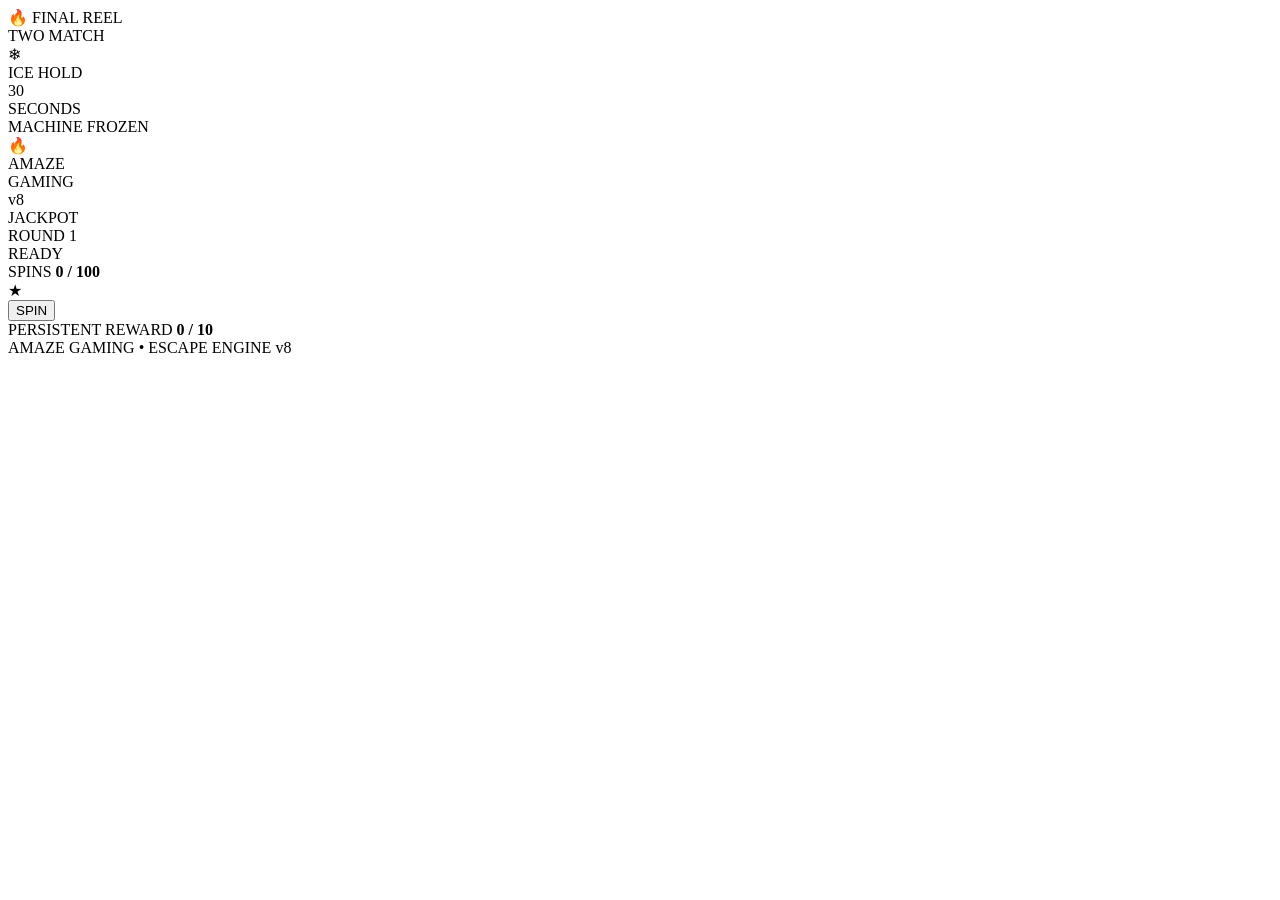
==== index.html @ b722d8b9 "Update index.html" ====
<!DOCTYPE html>
<html lang="bg">

<head>
    <meta charset="UTF-8">

    <meta
        name="viewport"
        content="width=device-width, initial-scale=1.0, viewport-fit=cover"
    >

    <meta
        name="theme-color"
        content="#050505"
    >

    <meta
        name="description"
        content="AMAZE GAMING — Escape Engine v8"
    >

    <title>
        AMAZE GAMING — Escape Engine v8
    </title>

    <!-- =====================================================
         AMAZE GAMING v8
         CSS
    ====================================================== -->

    <link
        rel="stylesheet"
        href="amaze-style-v8.css"
    >
</head>

<body>

    <!-- =====================================================
         CASINO BACKGROUND
    ====================================================== -->

    <div
        id="casinoBackground"
        class="casino-background"
        aria-hidden="true"
    ></div>

    <div
        id="snowContainer"
        class="snow-container"
        aria-hidden="true"
    ></div>

    <!-- =====================================================
         ANTICIPATION OVERLAY
    ====================================================== -->

    <div
        id="anticipationOverlay"
        class="anticipation-overlay"
        aria-hidden="true"
    >

        <div class="anticipation-title">
            🔥 FINAL REEL
        </div>

        <div class="anticipation-subtitle">
            TWO MATCH
        </div>

        <div
            id="anticipationParticles"
            class="anticipation-particles"
        ></div>

    </div>

    <!-- =====================================================
         HOLD OVERLAY
    ====================================================== -->

    <div
        id="holdOverlay"
        class="hold-overlay"
        aria-hidden="true"
    >

        <div class="hold-card">

            <div class="hold-icon">
                ❄
            </div>

            <div class="hold-title">
                ICE HOLD
            </div>

            <div
                id="holdCountdown"
                class="hold-countdown"
            >
                30
            </div>

            <div class="hold-seconds">
                SECONDS
            </div>

            <div
                id="holdProgress"
                class="hold-progress"
                role="progressbar"
                aria-valuemin="0"
                aria-valuemax="30"
                aria-valuenow="30"
            >

                <div
                    id="holdProgressFill"
                    class="hold-progress-fill"
                ></div>

            </div>

            <div
                id="holdStatus"
                class="hold-status"
            >
                MACHINE FROZEN
            </div>

        </div>

    </div>

    <!-- =====================================================
         MAIN GAME
    ====================================================== -->

    <main class="game-page">

        <section
            id="machine"
            class="slot-machine"
        >

            <!-- =================================================
                 HEADER
            ================================================== -->

            <header class="machine-header">

                <div class="brand-fire">
                    🔥
                </div>

                <div class="brand">

                    <div class="brand-name">
                        AMAZE
                    </div>

                    <div class="brand-subtitle">
                        GAMING
                    </div>

                    <div class="brand-version">
                        v8
                    </div>

                </div>

                <div
                    id="jackpotLamp"
                    class="jackpot-lamp"
                    aria-label="Jackpot lamp"
                >
                    JACKPOT
                </div>

            </header>

            <!-- =================================================
                 ROUND / PROGRESS
            ================================================== -->

            <div class="status-panel">

                <div
                    id="roundStatus"
                    class="round-status"
                >
                    ROUND 1
                </div>

                <div
                    id="message"
                    class="game-message"
                    aria-live="polite"
                >
                    READY
                </div>

                <div class="spin-counter">

                    <span>
                        SPINS
                    </span>

                    <strong id="counterValue">
                        0 / 100
                    </strong>

                </div>

                <div
                    id="spinProgress"
                    class="spin-progress"
                    role="progressbar"
                    aria-valuemin="0"
                    aria-valuemax="100"
                    aria-valuenow="0"
                >

                    <div
                        id="spinProgressFill"
                        class="spin-progress-fill"
                    ></div>

                </div>

            </div>

            <!-- =================================================
                 REEL WINDOW
            ================================================== -->

            <div class="reel-stage">

                <div class="reel-frame">

                    <!-- LEFT REEL -->

                    <div
                        id="reelWindow1"
                        class="reel-window"
                    >

                        <div
                            id="slot1"
                            class="reel-drum"
                        ></div>

                    </div>

                    <!-- METAL SEPARATOR -->

                    <div
                        class="metal-separator"
                        aria-hidden="true"
                    >

                        <div class="separator-bolt top"></div>
                        <div class="separator-bolt middle"></div>
                        <div class="separator-bolt bottom"></div>

                    </div>

                    <!-- CENTER REEL -->

                    <div
                        id="reelWindow2"
                        class="reel-window"
                    >

                        <div
                            id="slot2"
                            class="reel-drum"
                        ></div>

                    </div>

                    <!-- METAL SEPARATOR -->

                    <div
                        class="metal-separator"
                        aria-hidden="true"
                    >

                        <div class="separator-bolt top"></div>
                        <div class="separator-bolt middle"></div>
                        <div class="separator-bolt bottom"></div>

                    </div>

                    <!-- RIGHT REEL -->

                    <div
                        id="reelWindow3"
                        class="reel-window"
                    >

                        <div
                            id="slot3"
                            class="reel-drum"
                        ></div>

                    </div>

                    <!-- WIN LINE -->

                    <div
                        class="win-line"
                        aria-hidden="true"
                    >

                        <span class="win-line-left"></span>

                        <span class="win-line-center">
                            ★
                        </span>

                        <span class="win-line-right"></span>

                    </div>

                </div>

            </div>

            <!-- =================================================
                 LEVER
            ================================================== -->

            <div class="lever-area">

                <div
                    class="real-lever"
                    aria-hidden="true"
                >

                    <div class="lever-ball"></div>

                    <div class="lever-arm"></div>

                    <div class="lever-base"></div>

                </div>

            </div>

            <!-- =================================================
                 CONTROL
            ================================================== -->

            <div class="control-panel">

                <button
                    id="button"
                    class="spin-button"
                    type="button"
                >
                    SPIN
                </button>

            </div>

            <!-- =================================================
                 PERSISTENT REWARD
            ================================================== -->

            <section
                class="persistent-panel"
                aria-label="Persistent reward"
            >

                <div class="persistent-header">

                    <span>
                        PERSISTENT REWARD
                    </span>

                    <strong id="persistentValue">
                        0 / 10
                    </strong>

                </div>

                <div
                    id="persistentBar"
                    class="persistent-bar"
                    role="progressbar"
                    aria-valuemin="0"
                    aria-valuemax="10"
                    aria-valuenow="0"
                >

                    <div
                        id="persistentFill"
                        class="persistent-fill"
                    ></div>

                </div>

            </section>

            <!-- =================================================
                 FOOTER
            ================================================== -->

            <footer class="machine-footer">

                AMAZE GAMING
                <span>•</span>
                ESCAPE ENGINE v8

            </footer>

        </section>

    </main>

    <!-- =====================================================
         AMAZE GAMING v8
         JAVASCRIPT
    ====================================================== -->

    <script
        src="amaze-engine-v8.js"
        defer
    ></script>

</body>

</html>
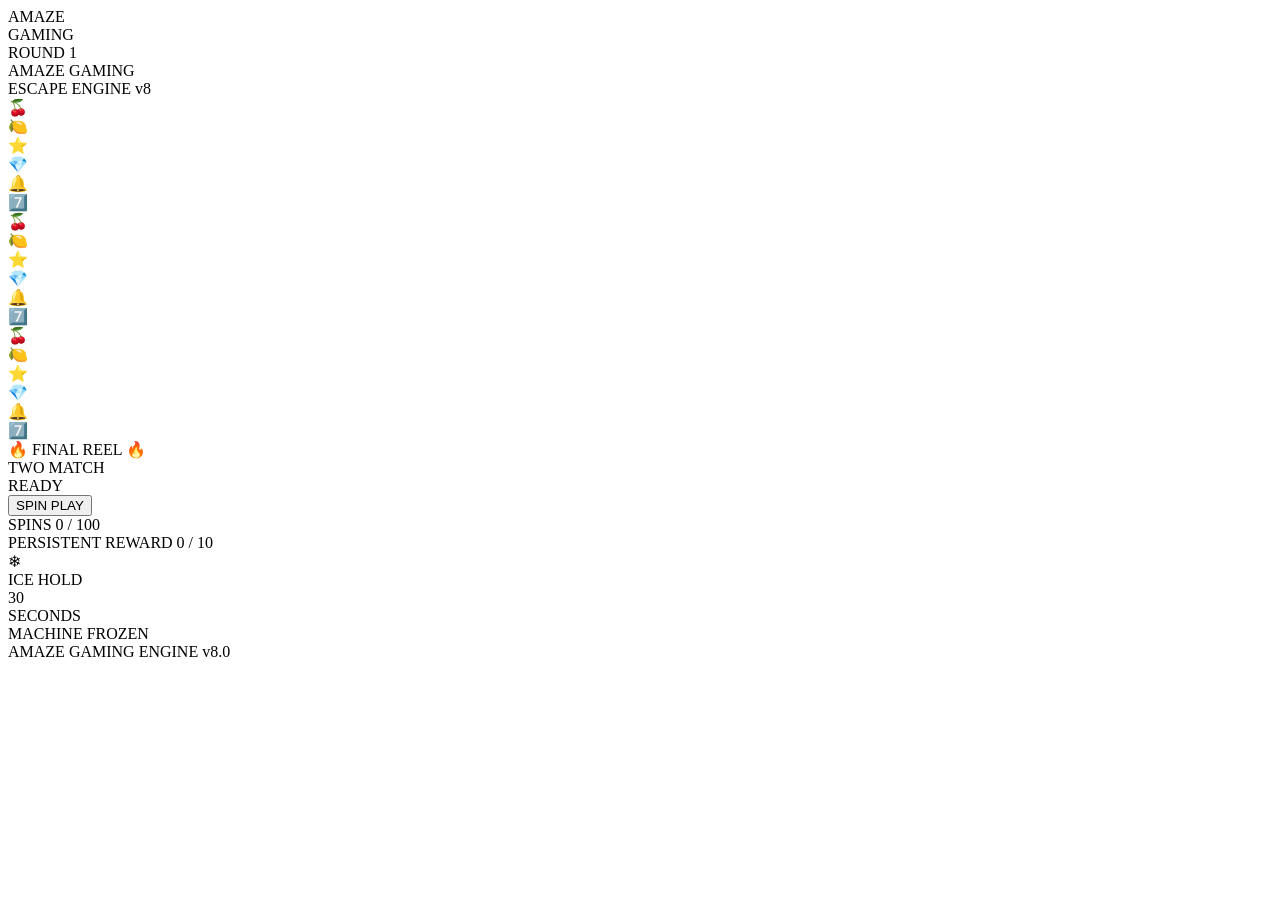
==== commit 8412374a: "Update index.html" ====
--- a/index.html
+++ b/index.html
@@ -1,40 +1,44 @@
 <!DOCTYPE html>
 <html lang="bg">
-
 <head>
+
     <meta charset="UTF-8">
 
     <meta
         name="viewport"
-        content="width=device-width, initial-scale=1.0, viewport-fit=cover"
+        content="width=device-width, initial-scale=1.0"
     >
 
     <meta
         name="theme-color"
-        content="#050505"
+        content="#080808"
     >
 
     <meta
         name="description"
-        content="AMAZE GAMING — Escape Engine v8"
+        content="Amaze Gaming — Escape Engine v8"
     >
 
     <title>
-        AMAZE GAMING — Escape Engine v8
+        Amaze Gaming — Escape Engine v8
     </title>
+
 
     <!-- =====================================================
          AMAZE GAMING v8
-         CSS
+         MAIN STYLE
     ====================================================== -->
 
     <link
         rel="stylesheet"
         href="amaze-style-v8.css"
     >
+
 </head>
 
+
 <body>
+
 
     <!-- =====================================================
          CASINO BACKGROUND
@@ -46,178 +50,416 @@
         aria-hidden="true"
     ></div>
 
+
+    <!-- =====================================================
+         SNOW / ICE EFFECT
+    ====================================================== -->
+
     <div
         id="snowContainer"
         class="snow-container"
         aria-hidden="true"
     ></div>
 
-    <!-- =====================================================
-         ANTICIPATION OVERLAY
-    ====================================================== -->
-
-    <div
-        id="anticipationOverlay"
-        class="anticipation-overlay"
-        aria-hidden="true"
-    >
-
-        <div class="anticipation-title">
-            🔥 FINAL REEL
-        </div>
-
-        <div class="anticipation-subtitle">
-            TWO MATCH
-        </div>
-
-        <div
-            id="anticipationParticles"
-            class="anticipation-particles"
-        ></div>
-
-    </div>
-
-    <!-- =====================================================
-         HOLD OVERLAY
-    ====================================================== -->
-
-    <div
-        id="holdOverlay"
-        class="hold-overlay"
-        aria-hidden="true"
-    >
-
-        <div class="hold-card">
-
-            <div class="hold-icon">
-                ❄
-            </div>
-
-            <div class="hold-title">
-                ICE HOLD
-            </div>
-
-            <div
-                id="holdCountdown"
-                class="hold-countdown"
-            >
-                30
-            </div>
-
-            <div class="hold-seconds">
-                SECONDS
-            </div>
-
-            <div
-                id="holdProgress"
-                class="hold-progress"
-                role="progressbar"
-                aria-valuemin="0"
-                aria-valuemax="30"
-                aria-valuenow="30"
-            >
-
-                <div
-                    id="holdProgressFill"
-                    class="hold-progress-fill"
-                ></div>
-
-            </div>
-
-            <div
-                id="holdStatus"
-                class="hold-status"
-            >
-                MACHINE FROZEN
-            </div>
-
-        </div>
-
-    </div>
 
     <!-- =====================================================
          MAIN GAME
     ====================================================== -->
 
-    <main class="game-page">
+    <main
+        id="game"
+        class="game"
+    >
+
+
+        <!-- ================================================
+             HEADER
+        ================================================= -->
+
+        <header class="game-header">
+
+            <div class="brand">
+
+                <div class="brand-title">
+                    AMAZE
+                </div>
+
+                <div class="brand-subtitle">
+                    GAMING
+                </div>
+
+            </div>
+
+
+            <div
+                id="roundStatus"
+                class="round-status"
+            >
+                ROUND 1
+            </div>
+
+        </header>
+
+
+
+        <!-- ================================================
+             MACHINE
+        ================================================= -->
 
         <section
             id="machine"
-            class="slot-machine"
+            class="machine"
+            aria-label="Amaze Gaming slot machine"
         >
 
-            <!-- =================================================
-                 HEADER
-            ================================================== -->
-
-            <header class="machine-header">
-
-                <div class="brand-fire">
-                    🔥
-                </div>
-
-                <div class="brand">
-
-                    <div class="brand-name">
-                        AMAZE
+
+            <!-- ============================================
+                 JACKPOT LAMP
+            ============================================= -->
+
+            <div
+                id="jackpotLamp"
+                class="jackpot-lamp"
+                aria-hidden="true"
+            ></div>
+
+
+
+            <!-- ============================================
+                 MACHINE TOP
+            ============================================= -->
+
+            <div class="machine-top">
+
+                <div class="machine-title">
+                    AMAZE GAMING
+                </div>
+
+                <div class="machine-version">
+                    ESCAPE ENGINE v8
+                </div>
+
+            </div>
+
+
+
+            <!-- ============================================
+                 REEL WINDOW
+            ============================================= -->
+
+            <div
+                class="reel-window"
+                aria-label="Slot reels"
+            >
+
+
+                <!-- ========================================
+                     REEL 1
+                ========================================= -->
+
+                <div
+                    class="reel-column"
+                    data-reel="1"
+                >
+
+                    <div
+                        id="slot1"
+                        class="slot-reel"
+                        aria-label="First reel"
+                    >
+
+                        <div class="reel-strip">
+
+                            <div class="reel-symbol">
+                                🍒
+                            </div>
+
+                            <div class="reel-symbol">
+                                🍋
+                            </div>
+
+                            <div class="reel-symbol">
+                                ⭐
+                            </div>
+
+                            <div class="reel-symbol">
+                                💎
+                            </div>
+
+                            <div class="reel-symbol">
+                                🔔
+                            </div>
+
+                            <div class="reel-symbol">
+                                7️⃣
+                            </div>
+
+                        </div>
+
                     </div>
 
-                    <div class="brand-subtitle">
-                        GAMING
+                </div>
+
+
+
+                <!-- ========================================
+                     METAL SEPARATOR 1
+                ========================================= -->
+
+                <div
+                    class="reel-separator"
+                    aria-hidden="true"
+                >
+
+                    <div class="separator-metal"></div>
+
+                </div>
+
+
+
+                <!-- ========================================
+                     REEL 2
+                ========================================= -->
+
+                <div
+                    class="reel-column"
+                    data-reel="2"
+                >
+
+                    <div
+                        id="slot2"
+                        class="slot-reel"
+                        aria-label="Second reel"
+                    >
+
+                        <div class="reel-strip">
+
+                            <div class="reel-symbol">
+                                🍒
+                            </div>
+
+                            <div class="reel-symbol">
+                                🍋
+                            </div>
+
+                            <div class="reel-symbol">
+                                ⭐
+                            </div>
+
+                            <div class="reel-symbol">
+                                💎
+                            </div>
+
+                            <div class="reel-symbol">
+                                🔔
+                            </div>
+
+                            <div class="reel-symbol">
+                                7️⃣
+                            </div>
+
+                        </div>
+
                     </div>
 
-                    <div class="brand-version">
-                        v8
+                </div>
+
+
+
+                <!-- ========================================
+                     METAL SEPARATOR 2
+                ========================================= -->
+
+                <div
+                    class="reel-separator"
+                    aria-hidden="true"
+                >
+
+                    <div class="separator-metal"></div>
+
+                </div>
+
+
+
+                <!-- ========================================
+                     REEL 3
+                ========================================= -->
+
+                <div
+                    class="reel-column"
+                    data-reel="3"
+                >
+
+                    <div
+                        id="slot3"
+                        class="slot-reel"
+                        aria-label="Third reel"
+                    >
+
+                        <div class="reel-strip">
+
+                            <div class="reel-symbol">
+                                🍒
+                            </div>
+
+                            <div class="reel-symbol">
+                                🍋
+                            </div>
+
+                            <div class="reel-symbol">
+                                ⭐
+                            </div>
+
+                            <div class="reel-symbol">
+                                💎
+                            </div>
+
+                            <div class="reel-symbol">
+                                🔔
+                            </div>
+
+                            <div class="reel-symbol">
+                                7️⃣
+                            </div>
+
+                        </div>
+
                     </div>
 
                 </div>
 
-                <div
-                    id="jackpotLamp"
-                    class="jackpot-lamp"
-                    aria-label="Jackpot lamp"
-                >
-                    JACKPOT
-                </div>
-
-            </header>
-
-            <!-- =================================================
-                 ROUND / PROGRESS
-            ================================================== -->
-
-            <div class="status-panel">
-
-                <div
-                    id="roundStatus"
-                    class="round-status"
-                >
-                    ROUND 1
-                </div>
-
-                <div
-                    id="message"
-                    class="game-message"
-                    aria-live="polite"
-                >
-                    READY
-                </div>
-
-                <div class="spin-counter">
+
+            </div>
+
+
+
+            <!-- ============================================
+                 REEL CENTER LINE
+            ============================================= -->
+
+            <div
+                class="reel-center-line"
+                aria-hidden="true"
+            ></div>
+
+
+
+            <!-- ============================================
+                 ANTICIPATION OVERLAY
+            ============================================= -->
+
+            <div
+                id="anticipationOverlay"
+                class="anticipation-overlay"
+                aria-hidden="true"
+            >
+
+                <div class="anticipation-content">
+
+                    <div class="anticipation-title">
+                        🔥 FINAL REEL 🔥
+                    </div>
+
+                    <div class="anticipation-subtitle">
+                        TWO MATCH
+                    </div>
+
+                </div>
+
+
+                <div
+                    id="anticipationParticles"
+                    class="anticipation-particles"
+                ></div>
+
+            </div>
+
+
+
+            <!-- ============================================
+                 MACHINE MESSAGE
+            ============================================= -->
+
+            <div
+                id="message"
+                class="machine-message"
+                aria-live="polite"
+            >
+                READY
+            </div>
+
+
+
+            <!-- ============================================
+                 LEVER
+            ============================================= -->
+
+            <div class="lever-area">
+
+                <div class="lever-base">
+
+                    <div
+                        class="real-lever"
+                        role="button"
+                        aria-label="Slot lever"
+                    >
+
+                        <div class="lever-arm"></div>
+
+                        <div class="lever-ball"></div>
+
+                    </div>
+
+                </div>
+
+            </div>
+
+
+
+            <!-- ============================================
+                 SPIN BUTTON
+            ============================================= -->
+
+            <button
+                id="button"
+                class="spin-button"
+                type="button"
+            >
+
+                <span class="button-main">
+                    SPIN
+                </span>
+
+                <span class="button-sub">
+                    PLAY
+                </span>
+
+            </button>
+
+
+
+            <!-- ============================================
+                 SPIN PROGRESS
+            ============================================= -->
+
+            <div class="progress-section">
+
+                <div class="progress-header">
 
                     <span>
                         SPINS
                     </span>
 
-                    <strong id="counterValue">
+                    <span id="counterValue">
                         0 / 100
-                    </strong>
-
-                </div>
+                    </span>
+
+                </div>
+
 
                 <div
                     id="spinProgress"
-                    class="spin-progress"
+                    class="progress-bar"
                     role="progressbar"
                     aria-valuemin="0"
                     aria-valuemax="100"
@@ -226,155 +468,20 @@
 
                     <div
                         id="spinProgressFill"
-                        class="spin-progress-fill"
+                        class="progress-fill"
                     ></div>
 
                 </div>
 
             </div>
 
-            <!-- =================================================
-                 REEL WINDOW
-            ================================================== -->
-
-            <div class="reel-stage">
-
-                <div class="reel-frame">
-
-                    <!-- LEFT REEL -->
-
-                    <div
-                        id="reelWindow1"
-                        class="reel-window"
-                    >
-
-                        <div
-                            id="slot1"
-                            class="reel-drum"
-                        ></div>
-
-                    </div>
-
-                    <!-- METAL SEPARATOR -->
-
-                    <div
-                        class="metal-separator"
-                        aria-hidden="true"
-                    >
-
-                        <div class="separator-bolt top"></div>
-                        <div class="separator-bolt middle"></div>
-                        <div class="separator-bolt bottom"></div>
-
-                    </div>
-
-                    <!-- CENTER REEL -->
-
-                    <div
-                        id="reelWindow2"
-                        class="reel-window"
-                    >
-
-                        <div
-                            id="slot2"
-                            class="reel-drum"
-                        ></div>
-
-                    </div>
-
-                    <!-- METAL SEPARATOR -->
-
-                    <div
-                        class="metal-separator"
-                        aria-hidden="true"
-                    >
-
-                        <div class="separator-bolt top"></div>
-                        <div class="separator-bolt middle"></div>
-                        <div class="separator-bolt bottom"></div>
-
-                    </div>
-
-                    <!-- RIGHT REEL -->
-
-                    <div
-                        id="reelWindow3"
-                        class="reel-window"
-                    >
-
-                        <div
-                            id="slot3"
-                            class="reel-drum"
-                        ></div>
-
-                    </div>
-
-                    <!-- WIN LINE -->
-
-                    <div
-                        class="win-line"
-                        aria-hidden="true"
-                    >
-
-                        <span class="win-line-left"></span>
-
-                        <span class="win-line-center">
-                            ★
-                        </span>
-
-                        <span class="win-line-right"></span>
-
-                    </div>
-
-                </div>
-
-            </div>
-
-            <!-- =================================================
-                 LEVER
-            ================================================== -->
-
-            <div class="lever-area">
-
-                <div
-                    class="real-lever"
-                    aria-hidden="true"
-                >
-
-                    <div class="lever-ball"></div>
-
-                    <div class="lever-arm"></div>
-
-                    <div class="lever-base"></div>
-
-                </div>
-
-            </div>
-
-            <!-- =================================================
-                 CONTROL
-            ================================================== -->
-
-            <div class="control-panel">
-
-                <button
-                    id="button"
-                    class="spin-button"
-                    type="button"
-                >
-                    SPIN
-                </button>
-
-            </div>
-
-            <!-- =================================================
+
+
+            <!-- ============================================
                  PERSISTENT REWARD
-            ================================================== -->
-
-            <section
-                class="persistent-panel"
-                aria-label="Persistent reward"
-            >
+            ============================================= -->
+
+            <div class="persistent-section">
 
                 <div class="persistent-header">
 
@@ -382,11 +489,12 @@
                         PERSISTENT REWARD
                     </span>
 
-                    <strong id="persistentValue">
+                    <span id="persistentValue">
                         0 / 10
-                    </strong>
-
-                </div>
+                    </span>
+
+                </div>
+
 
                 <div
                     id="persistentBar"
@@ -404,27 +512,96 @@
 
                 </div>
 
-            </section>
-
-            <!-- =================================================
-                 FOOTER
-            ================================================== -->
-
-            <footer class="machine-footer">
-
-                AMAZE GAMING
-                <span>•</span>
-                ESCAPE ENGINE v8
-
-            </footer>
+            </div>
+
 
         </section>
 
+
+
+        <!-- =================================================
+             HOLD / ICE OVERLAY
+        ================================================== -->
+
+        <section
+            id="holdOverlay"
+            class="hold-overlay"
+            aria-hidden="true"
+        >
+
+            <div class="hold-panel">
+
+                <div class="hold-icon">
+                    ❄
+                </div>
+
+                <div class="hold-title">
+                    ICE HOLD
+                </div>
+
+                <div
+                    id="holdCountdown"
+                    class="hold-countdown"
+                >
+                    30
+                </div>
+
+                <div class="hold-label">
+                    SECONDS
+                </div>
+
+
+                <div
+                    class="hold-progress"
+                    role="progressbar"
+                    aria-valuemin="0"
+                    aria-valuemax="100"
+                >
+
+                    <div
+                        id="holdProgressFill"
+                        class="hold-progress-fill"
+                    ></div>
+
+                </div>
+
+
+                <div
+                    id="holdStatus"
+                    class="hold-status"
+                >
+                    MACHINE FROZEN
+                </div>
+
+            </div>
+
+        </section>
+
+
     </main>
 
+
+
     <!-- =====================================================
-         AMAZE GAMING v8
-         JAVASCRIPT
+         FOOTER
+    ====================================================== -->
+
+    <footer class="game-footer">
+
+        <span>
+            AMAZE GAMING
+        </span>
+
+        <span>
+            ENGINE v8.0
+        </span>
+
+    </footer>
+
+
+
+    <!-- =====================================================
+         AMAZE GAMING v8 ENGINE
     ====================================================== -->
 
     <script
@@ -432,6 +609,6 @@
         defer
     ></script>
 
+
 </body>
-
 </html>
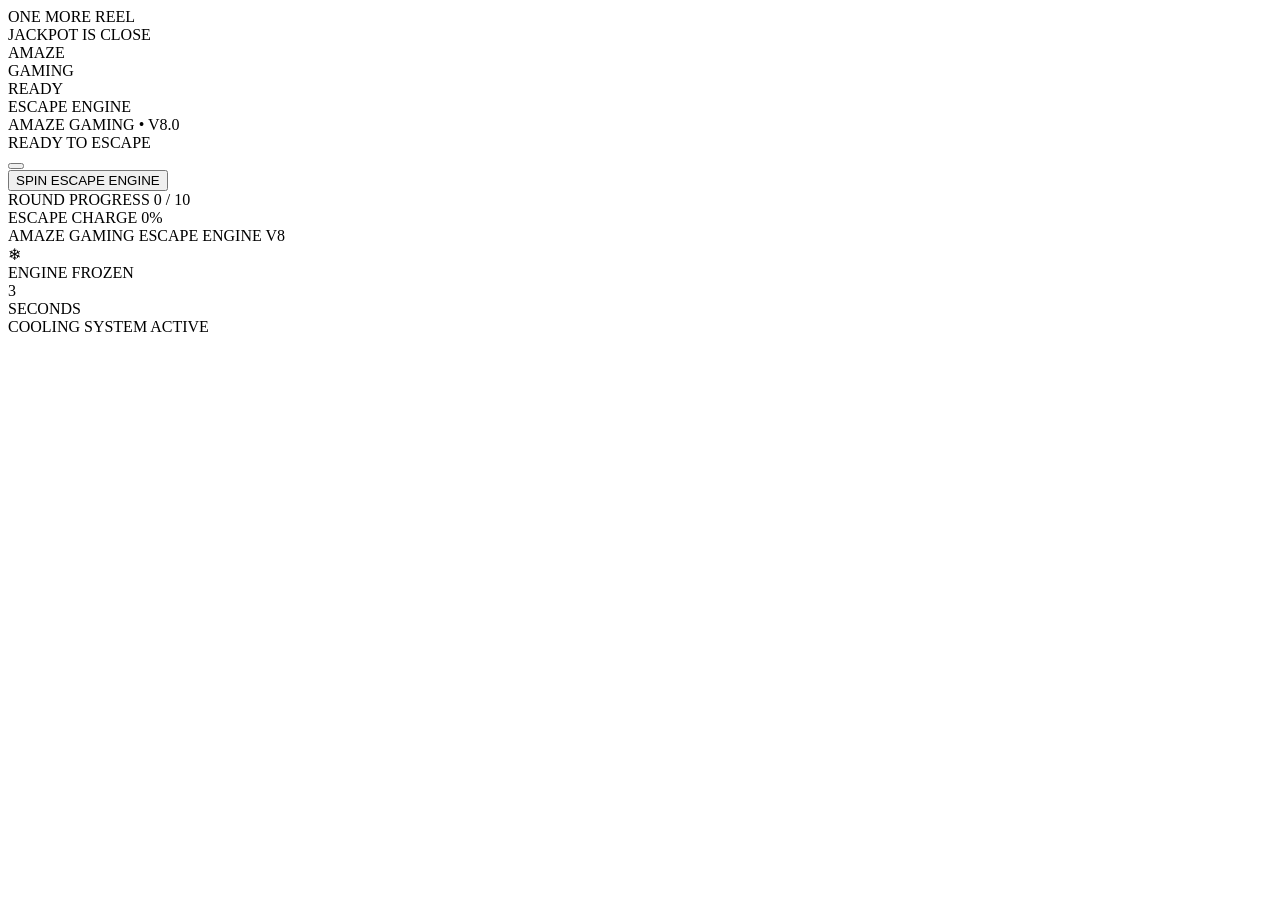
==== commit b006be43: "Update index.html" ====
--- a/index.html
+++ b/index.html
@@ -1,48 +1,31 @@
 <!DOCTYPE html>
 <html lang="bg">
 <head>
-
     <meta charset="UTF-8">
 
     <meta
         name="viewport"
-        content="width=device-width, initial-scale=1.0"
+        content="width=device-width, initial-scale=1.0, viewport-fit=cover"
     >
 
     <meta
         name="theme-color"
-        content="#080808"
-    >
-
-    <meta
-        name="description"
-        content="Amaze Gaming — Escape Engine v8"
-    >
-
-    <title>
-        Amaze Gaming — Escape Engine v8
-    </title>
-
-
-    <!-- =====================================================
-         AMAZE GAMING v8
-         MAIN STYLE
-    ====================================================== -->
+        content="#050505"
+    >
+
+    <title>AMAZE GAMING — Escape Engine v8</title>
 
     <link
         rel="stylesheet"
-        href="amaze-style-v8.css"
-    >
-
+        href="style.css"
+    >
 </head>
 
-
 <body>
 
-
-    <!-- =====================================================
+    <!-- ======================================================
          CASINO BACKGROUND
-    ====================================================== -->
+    ======================================================= -->
 
     <div
         id="casinoBackground"
@@ -51,9 +34,9 @@
     ></div>
 
 
-    <!-- =====================================================
-         SNOW / ICE EFFECT
-    ====================================================== -->
+    <!-- ======================================================
+         SNOW
+    ======================================================= -->
 
     <div
         id="snowContainer"
@@ -62,24 +45,46 @@
     ></div>
 
 
-    <!-- =====================================================
-         MAIN GAME
-    ====================================================== -->
+    <!-- ======================================================
+         ANTICIPATION OVERLAY
+    ======================================================= -->
+
+    <div
+        id="anticipationOverlay"
+        class="anticipation-overlay"
+        aria-hidden="true"
+    >
+        <div
+            id="anticipationParticles"
+            class="anticipation-particles"
+        ></div>
+
+        <div class="anticipation-content">
+            <div class="anticipation-title">
+                ONE MORE REEL
+            </div>
+
+            <div class="anticipation-subtitle">
+                JACKPOT IS CLOSE
+            </div>
+        </div>
+    </div>
+
+
+    <!-- ======================================================
+         GAME
+    ======================================================= -->
 
     <main
         id="game"
         class="game"
     >
 
-
-        <!-- ================================================
-             HEADER
-        ================================================= -->
+        <!-- HEADER -->
 
         <header class="game-header">
 
             <div class="brand">
-
                 <div class="brand-title">
                     AMAZE
                 </div>
@@ -87,528 +92,331 @@
                 <div class="brand-subtitle">
                     GAMING
                 </div>
-
-            </div>
-
+            </div>
 
             <div
                 id="roundStatus"
                 class="round-status"
             >
-                ROUND 1
+                READY
             </div>
 
         </header>
 
 
-
-        <!-- ================================================
+        <!-- ==================================================
              MACHINE
-        ================================================= -->
+        =================================================== -->
 
         <section
             id="machine"
             class="machine"
-            aria-label="Amaze Gaming slot machine"
         >
 
-
-            <!-- ============================================
-                 JACKPOT LAMP
-            ============================================= -->
+            <div class="jackpot-lamp-wrap">
+                <div
+                    id="jackpotLamp"
+                    class="jackpot-lamp"
+                    aria-label="Jackpot status"
+                ></div>
+            </div>
+
+
+            <!-- MACHINE TOP -->
+
+            <div class="machine-top">
+
+                <div class="machine-title">
+                    ESCAPE ENGINE
+                </div>
+
+                <div class="machine-version">
+                    AMAZE GAMING • V8.0
+                </div>
+
+            </div>
+
+
+            <!-- ==================================================
+                 REELS
+            =================================================== -->
 
             <div
-                id="jackpotLamp"
-                class="jackpot-lamp"
-                aria-hidden="true"
-            ></div>
-
-
-
-            <!-- ============================================
-                 MACHINE TOP
-            ============================================= -->
-
-            <div class="machine-top">
-
-                <div class="machine-title">
-                    AMAZE GAMING
-                </div>
-
-                <div class="machine-version">
-                    ESCAPE ENGINE v8
-                </div>
-
-            </div>
-
-
-
-            <!-- ============================================
-                 REEL WINDOW
-            ============================================= -->
-
-            <div
+                id="reels"
                 class="reel-window"
-                aria-label="Slot reels"
-            >
-
-
-                <!-- ========================================
-                     REEL 1
-                ========================================= -->
-
-                <div
+                aria-label="Slot machine reels"
+            >
+
+                <!-- REEL 1 -->
+
+                <div
+                    id="slot1"
+                    class="reel-column"
+                    data-reel="0"
+                >
+                    <div class="slot-reel">
+                        <div class="reel-strip"></div>
+                    </div>
+                </div>
+
+
+                <!-- SEPARATOR -->
+
+                <div
+                    class="reel-separator"
+                    aria-hidden="true"
+                >
+                    <div class="separator-metal"></div>
+                </div>
+
+
+                <!-- REEL 2 -->
+
+                <div
+                    id="slot2"
                     class="reel-column"
                     data-reel="1"
                 >
-
-                    <div
-                        id="slot1"
-                        class="slot-reel"
-                        aria-label="First reel"
-                    >
-
-                        <div class="reel-strip">
-
-                            <div class="reel-symbol">
-                                🍒
-                            </div>
-
-                            <div class="reel-symbol">
-                                🍋
-                            </div>
-
-                            <div class="reel-symbol">
-                                ⭐
-                            </div>
-
-                            <div class="reel-symbol">
-                                💎
-                            </div>
-
-                            <div class="reel-symbol">
-                                🔔
-                            </div>
-
-                            <div class="reel-symbol">
-                                7️⃣
-                            </div>
-
-                        </div>
-
+                    <div class="slot-reel">
+                        <div class="reel-strip"></div>
                     </div>
-
-                </div>
-
-
-
-                <!-- ========================================
-                     METAL SEPARATOR 1
-                ========================================= -->
+                </div>
+
+
+                <!-- SEPARATOR -->
 
                 <div
                     class="reel-separator"
                     aria-hidden="true"
                 >
-
                     <div class="separator-metal"></div>
-
-                </div>
-
-
-
-                <!-- ========================================
-                     REEL 2
-                ========================================= -->
-
-                <div
+                </div>
+
+
+                <!-- REEL 3 -->
+
+                <div
+                    id="slot3"
                     class="reel-column"
                     data-reel="2"
                 >
+                    <div class="slot-reel">
+                        <div class="reel-strip"></div>
+                    </div>
+
+                    <!-- FIRE EFFECT -->
 
                     <div
-                        id="slot2"
-                        class="slot-reel"
-                        aria-label="Second reel"
-                    >
-
-                        <div class="reel-strip">
-
-                            <div class="reel-symbol">
-                                🍒
-                            </div>
-
-                            <div class="reel-symbol">
-                                🍋
-                            </div>
-
-                            <div class="reel-symbol">
-                                ⭐
-                            </div>
-
-                            <div class="reel-symbol">
-                                💎
-                            </div>
-
-                            <div class="reel-symbol">
-                                🔔
-                            </div>
-
-                            <div class="reel-symbol">
-                                7️⃣
-                            </div>
-
-                        </div>
-
-                    </div>
-
-                </div>
-
-
-
-                <!-- ========================================
-                     METAL SEPARATOR 2
-                ========================================= -->
-
-                <div
-                    class="reel-separator"
+                        id="finalReelFire"
+                        class="final-reel-fire"
+                        aria-hidden="true"
+                    ></div>
+
+                </div>
+
+
+                <!-- CENTER PAYLINE -->
+
+                <div
+                    class="reel-center-line"
                     aria-hidden="true"
-                >
-
-                    <div class="separator-metal"></div>
-
-                </div>
-
-
-
-                <!-- ========================================
-                     REEL 3
-                ========================================= -->
-
-                <div
-                    class="reel-column"
-                    data-reel="3"
-                >
-
-                    <div
-                        id="slot3"
-                        class="slot-reel"
-                        aria-label="Third reel"
-                    >
-
-                        <div class="reel-strip">
-
-                            <div class="reel-symbol">
-                                🍒
-                            </div>
-
-                            <div class="reel-symbol">
-                                🍋
-                            </div>
-
-                            <div class="reel-symbol">
-                                ⭐
-                            </div>
-
-                            <div class="reel-symbol">
-                                💎
-                            </div>
-
-                            <div class="reel-symbol">
-                                🔔
-                            </div>
-
-                            <div class="reel-symbol">
-                                7️⃣
-                            </div>
-
-                        </div>
-
-                    </div>
-
-                </div>
-
-
-            </div>
-
-
-
-            <!-- ============================================
-                 REEL CENTER LINE
-            ============================================= -->
-
-            <div
-                class="reel-center-line"
-                aria-hidden="true"
-            ></div>
-
-
-
-            <!-- ============================================
-                 ANTICIPATION OVERLAY
-            ============================================= -->
-
-            <div
-                id="anticipationOverlay"
-                class="anticipation-overlay"
-                aria-hidden="true"
-            >
-
-                <div class="anticipation-content">
-
-                    <div class="anticipation-title">
-                        🔥 FINAL REEL 🔥
-                    </div>
-
-                    <div class="anticipation-subtitle">
-                        TWO MATCH
-                    </div>
-
-                </div>
-
-
-                <div
-                    id="anticipationParticles"
-                    class="anticipation-particles"
                 ></div>
 
             </div>
 
 
-
-            <!-- ============================================
-                 MACHINE MESSAGE
-            ============================================= -->
+            <!-- MESSAGE -->
 
             <div
                 id="message"
                 class="machine-message"
                 aria-live="polite"
             >
-                READY
-            </div>
-
-
-
-            <!-- ============================================
-                 LEVER
-            ============================================= -->
+                READY TO ESCAPE
+            </div>
+
+
+            <!-- LEVER -->
 
             <div class="lever-area">
 
-                <div class="lever-base">
-
-                    <div
-                        class="real-lever"
-                        role="button"
-                        aria-label="Slot lever"
-                    >
-
-                        <div class="lever-arm"></div>
-
-                        <div class="lever-ball"></div>
-
-                    </div>
-
-                </div>
-
-            </div>
-
-
-
-            <!-- ============================================
-                 SPIN BUTTON
-            ============================================= -->
+                <div class="lever-base"></div>
+
+                <button
+                    id="lever"
+                    class="real-lever"
+                    type="button"
+                    aria-label="Pull lever"
+                >
+                    <span class="lever-arm"></span>
+                    <span class="lever-ball"></span>
+                </button>
+
+            </div>
+
+
+            <!-- SPIN BUTTON -->
 
             <button
-                id="button"
+                id="spinButton"
                 class="spin-button"
                 type="button"
             >
-
                 <span class="button-main">
                     SPIN
                 </span>
 
                 <span class="button-sub">
-                    PLAY
+                    ESCAPE ENGINE
                 </span>
-
             </button>
 
 
-
-            <!-- ============================================
-                 SPIN PROGRESS
-            ============================================= -->
-
-            <div class="progress-section">
+            <!-- ==================================================
+                 ROUND PROGRESS
+            =================================================== -->
+
+            <section
+                class="progress-section"
+                aria-label="Round progress"
+            >
 
                 <div class="progress-header">
 
                     <span>
-                        SPINS
+                        ROUND PROGRESS
                     </span>
 
                     <span id="counterValue">
-                        0 / 100
+                        0 / 10
                     </span>
 
                 </div>
-
 
                 <div
                     id="spinProgress"
                     class="progress-bar"
-                    role="progressbar"
-                    aria-valuemin="0"
-                    aria-valuemax="100"
-                    aria-valuenow="0"
-                >
-
+                >
                     <div
                         id="spinProgressFill"
                         class="progress-fill"
                     ></div>
-
-                </div>
-
-            </div>
-
-
-
-            <!-- ============================================
-                 PERSISTENT REWARD
-            ============================================= -->
-
-            <div class="persistent-section">
+                </div>
+
+            </section>
+
+
+            <!-- ==================================================
+                 PERSISTENT PROGRESS
+            =================================================== -->
+
+            <section
+                class="persistent-section"
+                aria-label="Escape progress"
+            >
 
                 <div class="persistent-header">
 
                     <span>
-                        PERSISTENT REWARD
+                        ESCAPE CHARGE
                     </span>
 
                     <span id="persistentValue">
-                        0 / 10
+                        0%
                     </span>
 
                 </div>
-
 
                 <div
                     id="persistentBar"
                     class="persistent-bar"
-                    role="progressbar"
-                    aria-valuemin="0"
-                    aria-valuemax="10"
-                    aria-valuenow="0"
-                >
-
+                >
                     <div
                         id="persistentFill"
                         class="persistent-fill"
                     ></div>
-
-                </div>
-
-            </div>
-
+                </div>
+
+            </section>
 
         </section>
 
 
-
-        <!-- =================================================
-             HOLD / ICE OVERLAY
-        ================================================== -->
-
-        <section
-            id="holdOverlay"
-            class="hold-overlay"
-            aria-hidden="true"
-        >
-
-            <div class="hold-panel">
-
-                <div class="hold-icon">
-                    ❄
-                </div>
-
-                <div class="hold-title">
-                    ICE HOLD
-                </div>
-
-                <div
-                    id="holdCountdown"
-                    class="hold-countdown"
-                >
-                    30
-                </div>
-
-                <div class="hold-label">
-                    SECONDS
-                </div>
-
-
-                <div
-                    class="hold-progress"
-                    role="progressbar"
-                    aria-valuemin="0"
-                    aria-valuemax="100"
-                >
-
-                    <div
-                        id="holdProgressFill"
-                        class="hold-progress-fill"
-                    ></div>
-
-                </div>
-
-
-                <div
-                    id="holdStatus"
-                    class="hold-status"
-                >
-                    MACHINE FROZEN
-                </div>
-
-            </div>
-
-        </section>
-
+        <!-- FOOTER -->
+
+        <footer class="game-footer">
+
+            <span>
+                AMAZE GAMING
+            </span>
+
+            <span>
+                ESCAPE ENGINE V8
+            </span>
+
+        </footer>
 
     </main>
 
 
-
-    <!-- =====================================================
-         FOOTER
-    ====================================================== -->
-
-    <footer class="game-footer">
-
-        <span>
-            AMAZE GAMING
-        </span>
-
-        <span>
-            ENGINE v8.0
-        </span>
-
-    </footer>
-
-
-
-    <!-- =====================================================
-         AMAZE GAMING v8 ENGINE
-    ====================================================== -->
+    <!-- ======================================================
+         HOLD / ICE OVERLAY
+    ======================================================= -->
+
+    <div
+        id="holdOverlay"
+        class="hold-overlay"
+        aria-hidden="true"
+    >
+
+        <div class="hold-panel">
+
+            <div class="hold-icon">
+                ❄
+            </div>
+
+            <div class="hold-title">
+                ENGINE FROZEN
+            </div>
+
+            <div
+                id="holdCountdown"
+                class="hold-countdown"
+            >
+                3
+            </div>
+
+            <div class="hold-label">
+                SECONDS
+            </div>
+
+            <div class="hold-progress">
+                <div
+                    id="holdProgressFill"
+                    class="hold-progress-fill"
+                ></div>
+            </div>
+
+            <div
+                id="holdStatus"
+                class="hold-status"
+            >
+                COOLING SYSTEM ACTIVE
+            </div>
+
+        </div>
+
+    </div>
+
+
+    <!-- ======================================================
+         JAVASCRIPT
+    ======================================================= -->
 
     <script
-        src="amaze-engine-v8.js"
+        src="script.js"
         defer
     ></script>
 
-
 </body>
 </html>
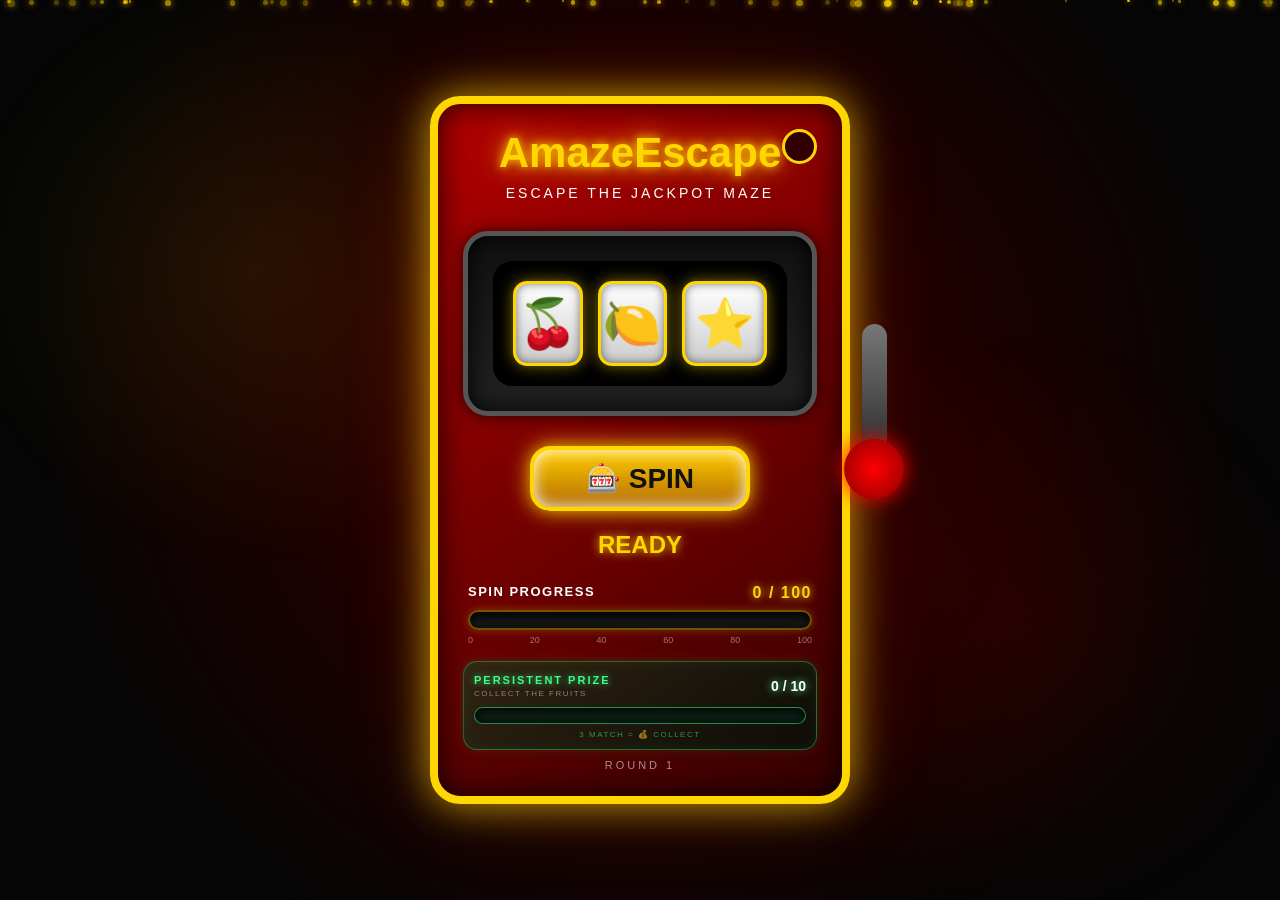
==== commit 912201ef: "Rename index-v7_backup_last.html to index.html" ====
--- a/index.html
+++ b/index.html
@@ -1,422 +1,439 @@
 <!DOCTYPE html>
-<html lang="bg">
+<html lang="en">
+
 <head>
+
     <meta charset="UTF-8">
 
     <meta
         name="viewport"
-        content="width=device-width, initial-scale=1.0, viewport-fit=cover"
+        content="width=device-width, initial-scale=1.0"
     >
 
     <meta
         name="theme-color"
-        content="#050505"
-    >
-
-    <title>AMAZE GAMING — Escape Engine v8</title>
+        content="#220000"
+    >
+
+    <title>AmazeEscape - Jackpot Maze v7</title>
+
+    <link
+        rel="icon"
+        href="favicon.svg"
+    >
 
     <link
         rel="stylesheet"
-        href="style.css"
-    >
+        href="css/amaze-style-v7.css"
+    >
+
 </head>
 
 <body>
 
-    <!-- ======================================================
+    <!-- =====================================================
          CASINO BACKGROUND
-    ======================================================= -->
+    ====================================================== -->
 
     <div
+        class="casino-background"
         id="casinoBackground"
-        class="casino-background"
         aria-hidden="true"
     ></div>
 
 
-    <!-- ======================================================
-         SNOW
-    ======================================================= -->
+    <!-- =====================================================
+         ANTICIPATION OVERLAY
+         GLOBAL FIRE / V7
+    ====================================================== -->
 
     <div
-        id="snowContainer"
-        class="snow-container"
+        class="anticipation-overlay"
+        id="anticipationOverlay"
         aria-hidden="true"
-    ></div>
-
-
-    <!-- ======================================================
-         ANTICIPATION OVERLAY
-    ======================================================= -->
+    >
+
+        <div class="anticipation-fire"></div>
+
+        <div
+            class="anticipation-particles"
+            id="anticipationParticles"
+        ></div>
+
+        <div class="anticipation-vignette"></div>
+
+        <div class="anticipation-text">
+
+            <span>🔥</span>
+
+            <strong>
+                ANTICIPATION
+            </strong>
+
+            <small>
+                FINAL REEL
+            </small>
+
+        </div>
+
+    </div>
+
+
+    <!-- =====================================================
+         HOLD / ICE MODE
+    ====================================================== -->
 
     <div
-        id="anticipationOverlay"
-        class="anticipation-overlay"
+        class="hold-overlay"
+        id="holdOverlay"
         aria-hidden="true"
     >
+
+        <div class="ice-vignette"></div>
+
         <div
-            id="anticipationParticles"
-            class="anticipation-particles"
+            class="snow-container"
+            id="snowContainer"
         ></div>
 
-        <div class="anticipation-content">
-            <div class="anticipation-title">
-                ONE MORE REEL
-            </div>
-
-            <div class="anticipation-subtitle">
-                JACKPOT IS CLOSE
-            </div>
-        </div>
+        <div class="hold-panel">
+
+            <div class="hold-icon">
+                ❄
+            </div>
+
+            <div class="hold-title">
+                HOLD
+            </div>
+
+            <div class="hold-subtitle">
+                ICE MODE
+            </div>
+
+            <div
+                class="hold-countdown"
+                id="holdCountdown"
+            >
+                30
+            </div>
+
+            <div class="hold-progress">
+
+                <div
+                    class="hold-progress-fill"
+                    id="holdProgressFill"
+                ></div>
+
+            </div>
+
+            <div
+                class="hold-status"
+                id="holdStatus"
+            >
+                MACHINE FROZEN
+            </div>
+
+        </div>
+
     </div>
 
 
-    <!-- ======================================================
-         GAME
-    ======================================================= -->
+    <!-- =====================================================
+         MACHINE
+    ====================================================== -->
 
     <main
-        id="game"
-        class="game"
-    >
-
-        <!-- HEADER -->
-
-        <header class="game-header">
-
-            <div class="brand">
-                <div class="brand-title">
-                    AMAZE
+        class="machine"
+        id="machine"
+    >
+
+        <!-- =================================================
+             HEADER
+        ================================================== -->
+
+        <div class="machine-header">
+
+            <h1>
+                AmazeEscape
+            </h1>
+
+            <div class="subtitle">
+                ESCAPE THE JACKPOT MAZE
+            </div>
+
+        </div>
+
+
+        <!-- =================================================
+             CABINET / REELS
+        ================================================== -->
+
+        <section class="cabinet">
+
+            <div class="display">
+
+                <div class="slots">
+
+                    <!-- =====================================
+                         REEL 1
+                    ====================================== -->
+
+                    <div
+                        class="slot reel-stop"
+                        id="slot1"
+                    >
+                        🍒
+                    </div>
+
+
+                    <!-- =====================================
+                         REEL 2
+                    ====================================== -->
+
+                    <div
+                        class="slot reel-stop"
+                        id="slot2"
+                    >
+                        🍋
+                    </div>
+
+
+                    <!-- =====================================
+                         REEL 3
+                         ANTICIPATION TARGET
+                    ====================================== -->
+
+                    <div
+                        class="anticipation-reel-wrap"
+                        id="anticipationReelWrap"
+                    >
+
+                        <!-- Fire ring around reel 3 -->
+                        <div
+                            class="reel-fire-ring"
+                            aria-hidden="true"
+                        ></div>
+
+
+                        <!-- Fire glow -->
+                        <div
+                            class="reel-fire-glow"
+                            aria-hidden="true"
+                        ></div>
+
+
+                        <!-- Reel-specific fire particles -->
+                        <div
+                            class="reel-fire-particles"
+                            id="reelFireParticles"
+                            aria-hidden="true"
+                        ></div>
+
+
+                        <!-- Actual reel 3 -->
+                        <div
+                            class="slot reel-stop"
+                            id="slot3"
+                        >
+                            ⭐
+                        </div>
+
+                    </div>
+
                 </div>
 
-                <div class="brand-subtitle">
-                    GAMING
-                </div>
-            </div>
-
-            <div
-                id="roundStatus"
-                class="round-status"
-            >
-                READY
-            </div>
-
-        </header>
-
-
-        <!-- ==================================================
-             MACHINE
-        =================================================== -->
-
-        <section
-            id="machine"
-            class="machine"
-        >
-
-            <div class="jackpot-lamp-wrap">
-                <div
-                    id="jackpotLamp"
-                    class="jackpot-lamp"
-                    aria-label="Jackpot status"
-                ></div>
-            </div>
-
-
-            <!-- MACHINE TOP -->
-
-            <div class="machine-top">
-
-                <div class="machine-title">
-                    ESCAPE ENGINE
-                </div>
-
-                <div class="machine-version">
-                    AMAZE GAMING • V8.0
-                </div>
-
-            </div>
-
-
-            <!-- ==================================================
-                 REELS
-            =================================================== -->
-
-            <div
-                id="reels"
-                class="reel-window"
-                aria-label="Slot machine reels"
-            >
-
-                <!-- REEL 1 -->
-
-                <div
-                    id="slot1"
-                    class="reel-column"
-                    data-reel="0"
-                >
-                    <div class="slot-reel">
-                        <div class="reel-strip"></div>
-                    </div>
-                </div>
-
-
-                <!-- SEPARATOR -->
-
-                <div
-                    class="reel-separator"
-                    aria-hidden="true"
-                >
-                    <div class="separator-metal"></div>
-                </div>
-
-
-                <!-- REEL 2 -->
-
-                <div
-                    id="slot2"
-                    class="reel-column"
-                    data-reel="1"
-                >
-                    <div class="slot-reel">
-                        <div class="reel-strip"></div>
-                    </div>
-                </div>
-
-
-                <!-- SEPARATOR -->
-
-                <div
-                    class="reel-separator"
-                    aria-hidden="true"
-                >
-                    <div class="separator-metal"></div>
-                </div>
-
-
-                <!-- REEL 3 -->
-
-                <div
-                    id="slot3"
-                    class="reel-column"
-                    data-reel="2"
-                >
-                    <div class="slot-reel">
-                        <div class="reel-strip"></div>
-                    </div>
-
-                    <!-- FIRE EFFECT -->
-
-                    <div
-                        id="finalReelFire"
-                        class="final-reel-fire"
-                        aria-hidden="true"
-                    ></div>
-
-                </div>
-
-
-                <!-- CENTER PAYLINE -->
-
-                <div
-                    class="reel-center-line"
-                    aria-hidden="true"
-                ></div>
-
-            </div>
-
-
-            <!-- MESSAGE -->
-
-            <div
-                id="message"
-                class="machine-message"
-                aria-live="polite"
-            >
-                READY TO ESCAPE
-            </div>
-
-
-            <!-- LEVER -->
-
-            <div class="lever-area">
-
-                <div class="lever-base"></div>
-
-                <button
-                    id="lever"
-                    class="real-lever"
-                    type="button"
-                    aria-label="Pull lever"
-                >
-                    <span class="lever-arm"></span>
-                    <span class="lever-ball"></span>
-                </button>
-
-            </div>
-
-
-            <!-- SPIN BUTTON -->
+            </div>
+
+        </section>
+
+
+        <!-- =================================================
+             HARDWARE
+        ================================================== -->
+
+        <div class="led-border"></div>
+
+
+        <div
+            class="jackpot-lamp"
+            id="jackpotLamp"
+        ></div>
+
+
+        <div class="real-lever">
+
+            <div class="ball"></div>
+
+        </div>
+
+
+        <!-- =================================================
+             CONTROLS
+        ================================================== -->
+
+        <div class="controls">
 
             <button
-                id="spinButton"
-                class="spin-button"
+                id="button"
                 type="button"
             >
-                <span class="button-main">
-                    SPIN
+                🎰 SPIN
+            </button>
+
+        </div>
+
+
+        <!-- =================================================
+             MESSAGE
+        ================================================== -->
+
+        <div
+            id="message"
+            class="message"
+        >
+            READY
+        </div>
+
+
+        <!-- =================================================
+             MAIN SPIN PROGRESS
+        ================================================== -->
+
+        <div class="progress-section">
+
+            <div class="progress-label">
+
+                <span>
+                    SPIN PROGRESS
                 </span>
 
-                <span class="button-sub">
-                    ESCAPE ENGINE
+                <span id="counterValue">
+                    0 / 100
                 </span>
-            </button>
-
-
-            <!-- ==================================================
-                 ROUND PROGRESS
-            =================================================== -->
-
-            <section
-                class="progress-section"
-                aria-label="Round progress"
+
+            </div>
+
+
+            <div
+                class="spin-progress"
+                id="spinProgress"
+                role="progressbar"
+                aria-valuemin="0"
+                aria-valuemax="100"
+                aria-valuenow="0"
             >
 
-                <div class="progress-header">
-
-                    <span>
-                        ROUND PROGRESS
+                <div
+                    class="spin-progress-fill"
+                    id="spinProgressFill"
+                ></div>
+
+                <div
+                    class="spin-progress-glow"
+                ></div>
+
+            </div>
+
+
+            <div class="progress-milestones">
+
+                <span>0</span>
+                <span>20</span>
+                <span>40</span>
+                <span>60</span>
+                <span>80</span>
+                <span>100</span>
+
+            </div>
+
+        </div>
+
+
+        <!-- =================================================
+             PERSISTENT PRIZE
+        ================================================== -->
+
+        <section
+            class="persistent-section"
+            aria-label="Persistent prize progress"
+        >
+
+            <div class="persistent-header">
+
+                <div>
+
+                    <span class="persistent-title">
+                        PERSISTENT PRIZE
                     </span>
 
-                    <span id="counterValue">
-                        0 / 10
+                    <span class="persistent-subtitle">
+                        COLLECT THE FRUITS
                     </span>
 
                 </div>
 
-                <div
-                    id="spinProgress"
-                    class="progress-bar"
+
+                <div
+                    class="persistent-value"
+                    id="persistentValue"
                 >
-                    <div
-                        id="spinProgressFill"
-                        class="progress-fill"
-                    ></div>
+                    0 / 10
                 </div>
 
-            </section>
-
-
-            <!-- ==================================================
-                 PERSISTENT PROGRESS
-            =================================================== -->
-
-            <section
-                class="persistent-section"
-                aria-label="Escape progress"
+            </div>
+
+
+            <div
+                class="persistent-bar"
+                id="persistentBar"
+                role="progressbar"
+                aria-valuemin="0"
+                aria-valuemax="10"
+                aria-valuenow="0"
             >
 
-                <div class="persistent-header">
-
-                    <span>
-                        ESCAPE CHARGE
-                    </span>
-
-                    <span id="persistentValue">
-                        0%
-                    </span>
-
-                </div>
-
-                <div
-                    id="persistentBar"
-                    class="persistent-bar"
-                >
-                    <div
-                        id="persistentFill"
-                        class="persistent-fill"
-                    ></div>
-                </div>
-
-            </section>
+                <div
+                    class="persistent-fill"
+                    id="persistentFill"
+                ></div>
+
+                <div
+                    class="persistent-coins"
+                    id="persistentCoins"
+                ></div>
+
+                <div class="persistent-shine"></div>
+
+            </div>
+
+
+            <div class="persistent-hint">
+                3 MATCH = 💰 COLLECT
+            </div>
 
         </section>
 
 
-        <!-- FOOTER -->
-
-        <footer class="game-footer">
-
-            <span>
-                AMAZE GAMING
-            </span>
-
-            <span>
-                ESCAPE ENGINE V8
-            </span>
-
-        </footer>
+        <!-- =================================================
+             ROUND STATUS
+        ================================================== -->
+
+        <div
+            id="roundStatus"
+            class="round-status"
+        >
+            ROUND 1
+        </div>
 
     </main>
 
 
-    <!-- ======================================================
-         HOLD / ICE OVERLAY
-    ======================================================= -->
-
-    <div
-        id="holdOverlay"
-        class="hold-overlay"
-        aria-hidden="true"
-    >
-
-        <div class="hold-panel">
-
-            <div class="hold-icon">
-                ❄
-            </div>
-
-            <div class="hold-title">
-                ENGINE FROZEN
-            </div>
-
-            <div
-                id="holdCountdown"
-                class="hold-countdown"
-            >
-                3
-            </div>
-
-            <div class="hold-label">
-                SECONDS
-            </div>
-
-            <div class="hold-progress">
-                <div
-                    id="holdProgressFill"
-                    class="hold-progress-fill"
-                ></div>
-            </div>
-
-            <div
-                id="holdStatus"
-                class="hold-status"
-            >
-                COOLING SYSTEM ACTIVE
-            </div>
-
-        </div>
-
-    </div>
-
-
-    <!-- ======================================================
-         JAVASCRIPT
-    ======================================================= -->
-
-    <script
-        src="script.js"
-        defer
-    ></script>
+    <!-- =====================================================
+         ENGINE
+    ====================================================== -->
+
+    <script src="js/amaze-engine-v7.js"></script>
 
 </body>
+
 </html>
--- a/css/amaze-style-v7.css
+++ b/css/amaze-style-v7.css
@@ -0,0 +1,2413 @@
+/* ==========================================================
+   AMAZE ESCAPE
+   STYLE ENGINE v7
+
+   NEW IN v7
+   ----------------------------------------------------------
+   • 2.5s anticipation for reel 3
+   • Reel 3 red danger frame
+   • Reel 3 fire ring
+   • Reel 3 fire glow
+   • Reel 3 fire particles
+   • Global anticipation fire
+   • Mobile optimized
+   ========================================================== */
+
+
+/* ==========================================================
+   RESET
+========================================================== */
+
+* {
+    margin: 0;
+    padding: 0;
+    box-sizing: border-box;
+    font-family: Arial, Helvetica, sans-serif;
+}
+
+
+/* ==========================================================
+   ROOT
+========================================================== */
+
+:root {
+
+    --gold: #ffd700;
+    --gold-light: #fff3a0;
+    --gold-dark: #b36b00;
+
+    --red: #8b0000;
+    --red-dark: #280000;
+
+    --orange: #ff6a00;
+    --fire: #ff2a00;
+
+    --anticipation-red: #ff0000;
+    --anticipation-red-dark: #650000;
+
+    --ice-blue: #7defff;
+    --ice-cyan: #00d9ff;
+    --ice-white: #eaffff;
+
+    --persistent-green: #39ff88;
+    --persistent-green-dark: #087a3c;
+}
+
+
+/* ==========================================================
+   BODY
+========================================================== */
+
+body {
+
+    min-height: 100vh;
+
+    overflow-x: hidden;
+
+    background:
+        radial-gradient(
+            circle at 50% 45%,
+            #580000 0%,
+            #220000 35%,
+            #050505 75%
+        );
+
+    color: white;
+
+    display: flex;
+
+    justify-content: center;
+
+    align-items: center;
+
+    position: relative;
+}
+
+
+/* ==========================================================
+   CASINO BACKGROUND
+========================================================== */
+
+.casino-background {
+
+    position: fixed;
+
+    inset: 0;
+
+    pointer-events: none;
+
+    overflow: hidden;
+
+    z-index: -5;
+
+    background:
+
+        radial-gradient(
+            circle at 20% 30%,
+            rgba(255,215,0,.08),
+            transparent 25%
+        ),
+
+        radial-gradient(
+            circle at 80% 70%,
+            rgba(255,0,0,.08),
+            transparent 25%
+        );
+}
+
+
+.casino-particle {
+
+    position: absolute;
+
+    border-radius: 50%;
+
+    background: var(--gold);
+
+    box-shadow:
+        0 0 6px gold,
+        0 0 12px rgba(255,180,0,.5);
+
+    animation:
+        casinoFloat
+        var(--duration)
+        linear
+        infinite;
+
+    opacity: var(--opacity);
+}
+
+
+@keyframes casinoFloat {
+
+    0% {
+
+        transform:
+            translate3d(0,110vh,0)
+            scale(.5);
+    }
+
+    50% {
+
+        transform:
+            translate3d(var(--drift),45vh,0)
+            scale(1);
+    }
+
+    100% {
+
+        transform:
+            translate3d(
+                calc(var(--drift) * -1),
+                -10vh,
+                0
+            )
+            scale(.4);
+    }
+}
+
+
+/* ==========================================================
+   MACHINE
+========================================================== */
+
+.machine {
+
+    position: relative;
+
+    width: 420px;
+
+    min-height: 700px;
+
+    padding: 25px;
+
+    border-radius: 30px;
+
+    background:
+        linear-gradient(
+            145deg,
+            #b30000,
+            #330000
+        );
+
+    border: 8px solid var(--gold);
+
+    box-shadow:
+        0 0 40px rgba(255,215,0,.7),
+        0 0 90px rgba(255,100,0,.18),
+        inset 0 0 30px rgba(0,0,0,.8);
+
+    text-align: center;
+
+    transition:
+        filter .8s ease,
+        box-shadow .8s ease,
+        border-color .8s ease,
+        background .8s ease;
+
+    z-index: 5;
+}
+
+
+/* ==========================================================
+   HEADER
+========================================================== */
+
+.machine-header h1 {
+
+    font-size: 42px;
+
+    color: var(--gold);
+
+    text-shadow:
+        0 0 10px gold,
+        0 0 25px orange,
+        0 0 45px rgba(255,150,0,.4);
+}
+
+
+.subtitle {
+
+    margin-top: 8px;
+
+    font-size: 14px;
+
+    letter-spacing: 3px;
+}
+
+
+/* ==========================================================
+   CABINET
+========================================================== */
+
+.cabinet {
+
+    margin-top: 30px;
+
+    padding: 25px;
+
+    background:
+        linear-gradient(
+            #111,
+            #222
+        );
+
+    border-radius: 25px;
+
+    border: 5px solid #555;
+
+    box-shadow:
+        inset 0 0 25px black,
+        0 0 15px rgba(0,0,0,.7);
+}
+
+
+.display {
+
+    background: #000;
+
+    padding: 20px;
+
+    border-radius: 20px;
+
+    box-shadow:
+        inset 0 0 25px #000;
+}
+
+
+/* ==========================================================
+   REELS
+========================================================== */
+
+.slots {
+
+    display: flex;
+
+    justify-content: center;
+
+    align-items: center;
+
+    gap: 15px;
+}
+
+
+.slot {
+
+    position: relative;
+
+    width: 85px;
+
+    height: 85px;
+
+    display: flex;
+
+    justify-content: center;
+
+    align-items: center;
+
+    overflow: hidden;
+
+    border-radius: 14px;
+
+    border: 3px solid gold;
+
+    background:
+        linear-gradient(
+            white,
+            #ccc
+        );
+
+    color: #111;
+
+    font-size: 48px;
+
+    font-weight: bold;
+
+    box-shadow:
+        inset 0 0 10px rgba(0,0,0,.5),
+        0 0 15px rgba(255,215,0,.5);
+
+    transition:
+        border-color .25s ease,
+        box-shadow .25s ease,
+        filter .25s ease,
+        transform .25s ease;
+}
+
+
+.slot.reel-spin {
+
+    animation:
+        reelSpin
+        .12s
+        linear
+        infinite;
+}
+
+
+@keyframes reelSpin {
+
+    0% {
+
+        transform: translateY(0);
+
+        filter: blur(0);
+    }
+
+    50% {
+
+        transform: translateY(-25px);
+
+        filter: blur(3px);
+    }
+
+    100% {
+
+        transform: translateY(25px);
+
+        filter: blur(0);
+    }
+}
+
+
+.slot.reel-stop {
+
+    animation:
+        reelStop
+        .25s
+        ease-out;
+}
+
+
+@keyframes reelStop {
+
+    from {
+
+        transform: scale(1.15);
+    }
+
+    to {
+
+        transform: scale(1);
+    }
+}
+
+
+/* ==========================================================
+   V7 ANTICIPATION REEL WRAPPER
+========================================================== */
+
+.anticipation-reel-wrap {
+
+    position: relative;
+
+    width: 85px;
+
+    height: 85px;
+
+    display: flex;
+
+    justify-content: center;
+
+    align-items: center;
+
+    border-radius: 18px;
+
+    isolation: isolate;
+}
+
+
+/* ==========================================================
+   REEL 3 RED ANTICIPATION FRAME
+========================================================== */
+
+.reel-fire-ring {
+
+    position: absolute;
+
+    inset: -7px;
+
+    border-radius: 22px;
+
+    border: 4px solid transparent;
+
+    background:
+        linear-gradient(
+            #180000,
+            #180000
+        ) padding-box,
+
+        linear-gradient(
+            135deg,
+            #ff0000,
+            #ff6a00,
+            #ff0000,
+            #780000,
+            #ff2a00
+        ) border-box;
+
+    opacity: 0;
+
+    transform: scale(.9);
+
+    pointer-events: none;
+
+    z-index: 2;
+}
+
+
+/* ==========================================================
+   REEL 3 FIRE GLOW
+========================================================== */
+
+.reel-fire-glow {
+
+    position: absolute;
+
+    inset: -18px;
+
+    border-radius: 30px;
+
+    background:
+        radial-gradient(
+            ellipse at center,
+            rgba(255,230,80,.85) 0%,
+            rgba(255,80,0,.7) 28%,
+            rgba(255,0,0,.35) 50%,
+            transparent 72%
+        );
+
+    filter: blur(9px);
+
+    opacity: 0;
+
+    transform: scale(.85);
+
+    pointer-events: none;
+
+    z-index: 0;
+}
+
+
+/* ==========================================================
+   REEL 3 FIRE PARTICLE CONTAINER
+========================================================== */
+
+.reel-fire-particles {
+
+    position: absolute;
+
+    inset: -35px;
+
+    overflow: visible;
+
+    pointer-events: none;
+
+    z-index: 4;
+
+    opacity: 0;
+}
+
+
+/* ==========================================================
+   REEL 3 FIRE PARTICLES
+========================================================== */
+
+.reel-fire-particle {
+
+    position: absolute;
+
+    bottom: 0;
+
+    left: 50%;
+
+    width: var(--size);
+
+    height: var(--size);
+
+    border-radius: 50%;
+
+    background:
+        radial-gradient(
+            circle,
+            #ffffff 0%,
+            #fff3a0 20%,
+            #ffd000 40%,
+            #ff5a00 70%,
+            transparent 100%
+        );
+
+    box-shadow:
+        0 0 5px #ffd700,
+        0 0 10px #ff6a00,
+        0 0 18px #ff0000;
+
+    opacity: 0;
+
+    animation:
+        reelFireParticle
+        var(--duration)
+        ease-out
+        var(--delay)
+        infinite;
+}
+
+
+@keyframes reelFireParticle {
+
+    0% {
+
+        transform:
+            translate3d(
+                var(--start-x),
+                10px,
+                0
+            )
+            scale(.25);
+
+        opacity: 0;
+    }
+
+    12% {
+
+        opacity: 1;
+    }
+
+    55% {
+
+        opacity: 1;
+    }
+
+    100% {
+
+        transform:
+            translate3d(
+                var(--end-x),
+                var(--rise),
+                0
+            )
+            scale(0);
+
+        opacity: 0;
+    }
+}
+
+
+/* ==========================================================
+   REEL 3 ACTIVE ANTICIPATION
+========================================================== */
+
+.anticipation-reel-wrap.active {
+
+    z-index: 10;
+}
+
+
+.anticipation-reel-wrap.active .reel-fire-ring {
+
+    opacity: 1;
+
+    animation:
+        reelDangerFrame
+        .28s
+        ease-in-out
+        infinite alternate;
+}
+
+
+.anticipation-reel-wrap.active .reel-fire-glow {
+
+    opacity: 1;
+
+    animation:
+        reelFireGlow
+        .35s
+        ease-in-out
+        infinite alternate;
+}
+
+
+.anticipation-reel-wrap.active .reel-fire-particles {
+
+    opacity: 1;
+}
+
+
+.anticipation-reel-wrap.active .slot {
+
+    border-color: #ff0000;
+
+    box-shadow:
+
+        inset 0 0 10px rgba(0,0,0,.7),
+
+        0 0 8px #ff0000,
+
+        0 0 20px #ff3300,
+
+        0 0 40px rgba(255,0,0,.95),
+
+        0 0 65px rgba(255,70,0,.7);
+}
+
+
+@keyframes reelDangerFrame {
+
+    from {
+
+        transform: scale(.94);
+
+        filter:
+            brightness(1)
+            saturate(1.2);
+
+        box-shadow:
+            0 0 10px #ff0000,
+            0 0 25px rgba(255,0,0,.7);
+    }
+
+    to {
+
+        transform: scale(1.08);
+
+        filter:
+            brightness(1.35)
+            saturate(1.7);
+
+        box-shadow:
+            0 0 18px #ff0000,
+            0 0 45px rgba(255,60,0,.95),
+            0 0 80px rgba(255,0,0,.6);
+    }
+}
+
+
+@keyframes reelFireGlow {
+
+    from {
+
+        transform: scale(.85);
+
+        opacity: .65;
+
+        filter: blur(8px);
+    }
+
+    to {
+
+        transform: scale(1.18);
+
+        opacity: 1;
+
+        filter: blur(13px);
+    }
+}
+
+
+/* ==========================================================
+   ANTICIPATION OVERLAY
+========================================================== */
+
+.anticipation-overlay {
+
+    position: fixed;
+
+    inset: 0;
+
+    pointer-events: none;
+
+    opacity: 0;
+
+    visibility: hidden;
+
+    z-index: 900;
+
+    transition:
+        opacity .2s ease,
+        visibility .2s ease;
+}
+
+
+.anticipation-overlay.active {
+
+    opacity: 1;
+
+    visibility: visible;
+}
+
+
+/* ==========================================================
+   ANTICIPATION VIGNETTE
+========================================================== */
+
+.anticipation-vignette {
+
+    position: absolute;
+
+    inset: 0;
+
+    background:
+        radial-gradient(
+            circle at center,
+            transparent 12%,
+            rgba(255,80,0,.08) 38%,
+            rgba(150,0,0,.5) 72%,
+            rgba(80,0,0,.9) 100%
+        );
+
+    box-shadow:
+        inset 0 0 120px rgba(255,60,0,.9),
+        inset 0 0 250px rgba(255,0,0,.55);
+
+    animation:
+        anticipationVignette
+        .45s
+        infinite alternate;
+}
+
+
+@keyframes anticipationVignette {
+
+    from {
+
+        opacity: .55;
+    }
+
+    to {
+
+        opacity: 1;
+    }
+}
+
+
+/* ==========================================================
+   GLOBAL ANTICIPATION FIRE
+========================================================== */
+
+.anticipation-fire {
+
+    position: absolute;
+
+    left: 50%;
+
+    bottom: -130px;
+
+    width: 550px;
+
+    height: 400px;
+
+    transform:
+        translateX(-50%);
+
+    background:
+        radial-gradient(
+            ellipse at center bottom,
+            rgba(255,230,80,.95) 0%,
+            rgba(255,90,0,.75) 25%,
+            rgba(255,20,0,.35) 50%,
+            transparent 72%
+        );
+
+    filter: blur(8px);
+
+    animation:
+        firePulse
+        .35s
+        infinite alternate;
+}
+
+
+@keyframes firePulse {
+
+    from {
+
+        transform:
+            translateX(-50%)
+            scaleY(.85)
+            scaleX(.95);
+    }
+
+    to {
+
+        transform:
+            translateX(-50%)
+            scaleY(1.15)
+            scaleX(1.05);
+    }
+}
+
+
+/* ==========================================================
+   ANTICIPATION TEXT
+========================================================== */
+
+.anticipation-text {
+
+    position: absolute;
+
+    top: 18%;
+
+    left: 50%;
+
+    transform:
+        translateX(-50%);
+
+    display: flex;
+
+    flex-direction: column;
+
+    align-items: center;
+
+    gap: 5px;
+
+    color: white;
+
+    text-shadow:
+        0 0 10px #fff,
+        0 0 25px #ff6a00,
+        0 0 50px red;
+
+    animation:
+        anticipationText
+        .45s
+        infinite alternate;
+}
+
+
+.anticipation-text span {
+
+    font-size: 42px;
+}
+
+
+.anticipation-text strong {
+
+    font-size: 22px;
+
+    letter-spacing: 5px;
+}
+
+
+.anticipation-text small {
+
+    font-size: 10px;
+
+    letter-spacing: 4px;
+
+    color: #ffd8a0;
+}
+
+
+@keyframes anticipationText {
+
+    from {
+
+        transform:
+            translateX(-50%)
+            scale(.98);
+    }
+
+    to {
+
+        transform:
+            translateX(-50%)
+            scale(1.05);
+    }
+}
+
+
+/* ==========================================================
+   GLOBAL ANTICIPATION PARTICLES
+========================================================== */
+
+.anticipation-particle {
+
+    position: absolute;
+
+    bottom: -20px;
+
+    border-radius: 50%;
+
+    background:
+        radial-gradient(
+            circle,
+            #fff,
+            #ffd700 35%,
+            #ff3c00 75%,
+            transparent
+        );
+
+    box-shadow:
+        0 0 8px orange,
+        0 0 18px red;
+
+    animation:
+        fireParticle
+        var(--duration)
+        linear
+        forwards;
+}
+
+
+@keyframes fireParticle {
+
+    0% {
+
+        transform:
+            translate3d(0,0,0)
+            scale(.5);
+
+        opacity: 0;
+    }
+
+    15% {
+
+        opacity: 1;
+    }
+
+    100% {
+
+        transform:
+            translate3d(
+                var(--drift),
+                -110vh,
+                0
+            )
+            scale(0);
+
+        opacity: 0;
+    }
+}
+
+
+/* ==========================================================
+   ANTICIPATION MACHINE STATE
+========================================================== */
+
+.machine.anticipation-mode {
+
+    border-color: #ff1a00;
+
+    box-shadow:
+
+        0 0 25px rgba(255,0,0,.9),
+
+        0 0 60px rgba(255,50,0,.8),
+
+        0 0 110px rgba(255,0,0,.45),
+
+        inset 0 0 35px rgba(120,0,0,.8);
+
+    animation:
+        machineAnticipation
+        .35s
+        ease-in-out
+        infinite alternate;
+}
+
+
+@keyframes machineAnticipation {
+
+    from {
+
+        filter:
+            brightness(1)
+            saturate(1.15);
+    }
+
+    to {
+
+        filter:
+            brightness(1.15)
+            saturate(1.45);
+    }
+}
+
+
+/* ==========================================================
+   BUTTON
+========================================================== */
+
+#button {
+
+    margin-top: 30px;
+
+    width: 220px;
+
+    height: 65px;
+
+    border-radius: 20px;
+
+    border: 4px solid gold;
+
+    background:
+        linear-gradient(
+            #ffcc00,
+            #b36b00
+        );
+
+    color: #111;
+
+    font-size: 28px;
+
+    font-weight: bold;
+
+    cursor: pointer;
+
+    box-shadow:
+        0 0 20px gold,
+        inset 0 0 15px white;
+
+    transition: .2s;
+}
+
+
+#button:hover {
+
+    transform: scale(1.06);
+
+    box-shadow:
+        0 0 35px yellow,
+        inset 0 0 15px white;
+}
+
+
+#button:active {
+
+    transform: scale(.95);
+}
+
+
+#button:disabled {
+
+    opacity: .6;
+
+    cursor: not-allowed;
+}
+
+
+/* ==========================================================
+   MESSAGE
+========================================================== */
+
+.message {
+
+    margin-top: 20px;
+
+    min-height: 35px;
+
+    font-size: 24px;
+
+    font-weight: bold;
+
+    color: var(--gold);
+
+    text-shadow:
+        0 0 10px gold;
+}
+
+
+/* ==========================================================
+   SPIN PROGRESS
+========================================================== */
+
+.progress-section {
+
+    margin-top: 18px;
+
+    padding: 0 5px;
+}
+
+
+.progress-label {
+
+    display: flex;
+
+    justify-content: space-between;
+
+    margin-bottom: 8px;
+
+    font-size: 13px;
+
+    font-weight: bold;
+
+    letter-spacing: 1.5px;
+}
+
+
+#counterValue {
+
+    color: var(--gold);
+
+    font-size: 16px;
+
+    text-shadow:
+        0 0 8px gold;
+}
+
+
+.spin-progress {
+
+    position: relative;
+
+    width: 100%;
+
+    height: 20px;
+
+    overflow: hidden;
+
+    border-radius: 12px;
+
+    border: 2px solid #6d5500;
+
+    background:
+        linear-gradient(
+            #090909,
+            #1d1d1d
+        );
+
+    box-shadow:
+        inset 0 0 8px black,
+        0 0 8px rgba(255,215,0,.25);
+}
+
+
+.spin-progress-fill {
+
+    position: absolute;
+
+    left: 0;
+
+    top: 0;
+
+    height: 100%;
+
+    width: 0%;
+
+    border-radius: inherit;
+
+    background:
+        linear-gradient(
+            90deg,
+            #8a5300,
+            #ffd700,
+            #fff3a0
+        );
+
+    box-shadow:
+        0 0 10px gold,
+        0 0 25px rgba(255,180,0,.7);
+
+    transition:
+        width .45s cubic-bezier(.2,.8,.2,1);
+}
+
+
+.spin-progress-glow {
+
+    position: absolute;
+
+    top: 0;
+
+    left: -80px;
+
+    width: 70px;
+
+    height: 100%;
+
+    background:
+        linear-gradient(
+            90deg,
+            transparent,
+            rgba(255,255,255,.75),
+            transparent
+        );
+
+    transform: skewX(-20deg);
+
+    animation:
+        progressShine
+        2.5s
+        linear
+        infinite;
+}
+
+
+@keyframes progressShine {
+
+    from {
+
+        left: -80px;
+    }
+
+    to {
+
+        left: 110%;
+    }
+}
+
+
+.progress-milestones {
+
+    display: flex;
+
+    justify-content: space-between;
+
+    margin-top: 5px;
+
+    color: rgba(255,255,255,.45);
+
+    font-size: 9px;
+}
+
+
+/* ==========================================================
+   PERSISTENT PRIZE
+========================================================== */
+
+.persistent-section {
+
+    margin-top: 16px;
+
+    padding: 12px 10px 10px;
+
+    border-radius: 14px;
+
+    border:
+        1px solid
+        rgba(57,255,136,.35);
+
+    background:
+        linear-gradient(
+            145deg,
+            rgba(0,70,35,.5),
+            rgba(0,15,10,.75)
+        );
+
+    box-shadow:
+        inset 0 0 15px rgba(0,255,100,.08),
+        0 0 12px rgba(0,255,100,.12);
+}
+
+
+.persistent-header {
+
+    display: flex;
+
+    align-items: center;
+
+    justify-content: space-between;
+
+    gap: 10px;
+
+    text-align: left;
+}
+
+
+.persistent-title {
+
+    display: block;
+
+    color: var(--persistent-green);
+
+    font-size: 11px;
+
+    font-weight: bold;
+
+    letter-spacing: 2px;
+
+    text-shadow:
+        0 0 7px rgba(57,255,136,.7);
+}
+
+
+.persistent-subtitle {
+
+    display: block;
+
+    margin-top: 3px;
+
+    color: rgba(255,255,255,.45);
+
+    font-size: 8px;
+
+    letter-spacing: 1.5px;
+}
+
+
+.persistent-value {
+
+    color: #fff;
+
+    font-size: 14px;
+
+    font-weight: bold;
+
+    white-space: nowrap;
+
+    text-shadow:
+        0 0 8px var(--persistent-green);
+}
+
+
+.persistent-bar {
+
+    position: relative;
+
+    height: 17px;
+
+    margin-top: 9px;
+
+    overflow: hidden;
+
+    border-radius: 10px;
+
+    border:
+        1px solid
+        rgba(57,255,136,.5);
+
+    background:
+        linear-gradient(
+            #07150d,
+            #102419
+        );
+
+    box-shadow:
+        inset 0 0 8px #000;
+}
+
+
+.persistent-fill {
+
+    position: absolute;
+
+    left: 0;
+
+    top: 0;
+
+    height: 100%;
+
+    width: 0%;
+
+    border-radius: inherit;
+
+    background:
+        linear-gradient(
+            90deg,
+            #087a3c,
+            #39ff88,
+            #d5ffe7
+        );
+
+    box-shadow:
+        0 0 10px #39ff88,
+        0 0 20px rgba(57,255,136,.55);
+
+    transition:
+        width .55s cubic-bezier(.2,.8,.2,1);
+}
+
+
+.persistent-coins {
+
+    position: absolute;
+
+    inset: 0;
+
+    pointer-events: none;
+}
+
+
+.mini-coin {
+
+    position: absolute;
+
+    width: 9px;
+
+    height: 9px;
+
+    border-radius: 50%;
+
+    background:
+        radial-gradient(
+            circle,
+            white 0%,
+            #ffd700 35%,
+            #b8860b 100%
+        );
+
+    box-shadow:
+        0 0 5px gold;
+
+    animation:
+        coinCollect
+        .7s
+        ease-out
+        forwards;
+}
+
+
+@keyframes coinCollect {
+
+    0% {
+
+        transform:
+            translateY(-25px)
+            scale(.4)
+            rotate(0);
+
+        opacity: 0;
+    }
+
+    35% {
+
+        opacity: 1;
+    }
+
+    100% {
+
+        transform:
+            translateY(0)
+            scale(1)
+            rotate(360deg);
+
+        opacity: 1;
+    }
+}
+
+
+.persistent-shine {
+
+    position: absolute;
+
+    top: 0;
+
+    left: -70px;
+
+    width: 60px;
+
+    height: 100%;
+
+    background:
+        linear-gradient(
+            90deg,
+            transparent,
+            rgba(255,255,255,.7),
+            transparent
+        );
+
+    transform: skewX(-20deg);
+
+    animation:
+        persistentShine
+        3s
+        linear
+        infinite;
+}
+
+
+@keyframes persistentShine {
+
+    from {
+
+        left: -70px;
+    }
+
+    to {
+
+        left: 110%;
+    }
+}
+
+
+.persistent-hint {
+
+    margin-top: 6px;
+
+    color:
+        rgba(57,255,136,.55);
+
+    font-size: 8px;
+
+    letter-spacing: 1.5px;
+}
+
+
+/* ==========================================================
+   LEVER
+========================================================== */
+
+.real-lever {
+
+    position: absolute;
+
+    right: -45px;
+
+    top: 220px;
+
+    width: 25px;
+
+    height: 150px;
+
+    background:
+        linear-gradient(
+            #777,
+            #222
+        );
+
+    border-radius: 15px;
+
+    transform-origin: top;
+}
+
+
+.ball {
+
+    position: absolute;
+
+    bottom: -25px;
+
+    left: -18px;
+
+    width: 60px;
+
+    height: 60px;
+
+    border-radius: 50%;
+
+    background:
+        radial-gradient(
+            circle,
+            red,
+            darkred
+        );
+
+    box-shadow:
+        0 0 20px red;
+}
+
+
+.pull-lever {
+
+    animation:
+        pullLever
+        .4s
+        ease;
+}
+
+
+@keyframes pullLever {
+
+    0% {
+
+        transform: rotate(0);
+    }
+
+    50% {
+
+        transform: rotate(35deg);
+    }
+
+    100% {
+
+        transform: rotate(0);
+    }
+}
+
+
+/* ==========================================================
+   JACKPOT LAMP
+========================================================== */
+
+.jackpot-lamp {
+
+    position: absolute;
+
+    top: 25px;
+
+    right: 25px;
+
+    width: 35px;
+
+    height: 35px;
+
+    border-radius: 50%;
+
+    background: #330000;
+
+    border: 3px solid gold;
+}
+
+
+.jackpot-lamp.on {
+
+    background:
+        radial-gradient(
+            circle,
+            yellow,
+            orange,
+            red
+        );
+
+    box-shadow:
+        0 0 15px yellow,
+        0 0 40px orange;
+
+    animation:
+        lampFlash
+        .5s
+        infinite;
+}
+
+
+@keyframes lampFlash {
+
+    0% {
+
+        opacity: .5;
+    }
+
+    50% {
+
+        opacity: 1;
+    }
+
+    100% {
+
+        opacity: .5;
+    }
+}
+
+
+/* ==========================================================
+   WIN
+========================================================== */
+
+.slot.flash {
+
+    animation:
+        winFlash
+        .3s
+        infinite;
+}
+
+
+@keyframes winFlash {
+
+    0% {
+
+        box-shadow:
+            0 0 10px gold;
+    }
+
+    50% {
+
+        box-shadow:
+            0 0 50px white,
+            0 0 80px gold;
+    }
+
+    100% {
+
+        box-shadow:
+            0 0 10px gold;
+    }
+}
+
+
+/* ==========================================================
+   COINS
+========================================================== */
+
+.coin {
+
+    position: fixed;
+
+    top: -40px;
+
+    width: 25px;
+
+    height: 25px;
+
+    border-radius: 50%;
+
+    background:
+        radial-gradient(
+            circle,
+            #fff,
+            gold,
+            #b8860b
+        );
+
+    z-index: 9999;
+
+    animation:
+        coinFall
+        3s
+        linear
+        forwards;
+}
+
+
+@keyframes coinFall {
+
+    from {
+
+        transform:
+            translateY(-50px)
+            rotate(0);
+    }
+
+    to {
+
+        transform:
+            translateY(110vh)
+            rotate(720deg);
+    }
+}
+
+
+/* ==========================================================
+   CONFETTI
+========================================================== */
+
+.confetti {
+
+    position: fixed;
+
+    top: -20px;
+
+    width: 12px;
+
+    height: 20px;
+
+    animation:
+        confettiFall
+        4s
+        linear
+        forwards;
+
+    z-index: 9999;
+}
+
+
+@keyframes confettiFall {
+
+    from {
+
+        transform:
+            translateY(-50px)
+            rotate(0);
+    }
+
+    to {
+
+        transform:
+            translateY(110vh)
+            rotate(720deg);
+    }
+}
+
+
+/* ==========================================================
+   HOLD OVERLAY
+========================================================== */
+
+.hold-overlay {
+
+    position: fixed;
+
+    inset: 0;
+
+    display: flex;
+
+    align-items: center;
+
+    justify-content: center;
+
+    opacity: 0;
+
+    visibility: hidden;
+
+    pointer-events: none;
+
+    z-index: 1000;
+
+    background:
+        radial-gradient(
+            circle at center,
+            rgba(40,190,255,.14),
+            rgba(0,15,30,.72)
+        );
+
+    backdrop-filter: blur(8px);
+
+    -webkit-backdrop-filter: blur(8px);
+
+    transition:
+        opacity .8s ease,
+        visibility .8s ease;
+}
+
+
+.hold-overlay.active {
+
+    opacity: 1;
+
+    visibility: visible;
+
+    pointer-events: auto;
+}
+
+
+.ice-vignette {
+
+    position: absolute;
+
+    inset: 0;
+
+    pointer-events: none;
+
+    box-shadow:
+        inset 0 0 150px rgba(90,230,255,.65),
+        inset 0 0 300px rgba(0,120,255,.25);
+}
+
+
+.hold-panel {
+
+    position: relative;
+
+    width: min(360px,82vw);
+
+    padding: 35px 30px;
+
+    text-align: center;
+
+    border-radius: 28px;
+
+    border:
+        2px solid
+        rgba(170,245,255,.8);
+
+    background:
+        linear-gradient(
+            145deg,
+            rgba(100,220,255,.16),
+            rgba(0,25,55,.8)
+        );
+
+    box-shadow:
+        0 0 35px rgba(0,220,255,.65),
+        inset 0 0 35px rgba(170,250,255,.12);
+
+    backdrop-filter: blur(12px);
+
+    -webkit-backdrop-filter: blur(12px);
+
+    animation:
+        holdPanelIn
+        .8s
+        ease-out;
+}
+
+
+@keyframes holdPanelIn {
+
+    from {
+
+        transform:
+            scale(.8)
+            translateY(20px);
+
+        opacity: 0;
+    }
+
+    to {
+
+        transform:
+            scale(1)
+            translateY(0);
+
+        opacity: 1;
+    }
+}
+
+
+.hold-icon {
+
+    font-size: 45px;
+
+    text-shadow:
+        0 0 10px white,
+        0 0 30px cyan;
+
+    animation:
+        icePulse
+        1.5s
+        infinite;
+}
+
+
+@keyframes icePulse {
+
+    50% {
+
+        transform:
+            scale(1.15)
+            rotate(8deg);
+    }
+}
+
+
+.hold-title {
+
+    margin-top: 5px;
+
+    font-size: 55px;
+
+    font-weight: 900;
+
+    letter-spacing: 8px;
+
+    text-shadow:
+        0 0 10px white,
+        0 0 30px cyan,
+        0 0 60px #008cff;
+}
+
+
+.hold-subtitle {
+
+    margin-top: 4px;
+
+    font-size: 12px;
+
+    letter-spacing: 5px;
+
+    color: var(--ice-blue);
+}
+
+
+.hold-countdown {
+
+    margin-top: 20px;
+
+    font-size: 72px;
+
+    font-weight: bold;
+
+    text-shadow:
+        0 0 15px white,
+        0 0 45px cyan;
+}
+
+
+.hold-progress {
+
+    width: 100%;
+
+    height: 14px;
+
+    margin-top: 15px;
+
+    overflow: hidden;
+
+    border-radius: 10px;
+
+    background:
+        rgba(0,20,35,.8);
+
+    border:
+        1px solid
+        rgba(150,240,255,.6);
+}
+
+
+.hold-progress-fill {
+
+    width: 100%;
+
+    height: 100%;
+
+    background:
+        linear-gradient(
+            90deg,
+            #00a8ff,
+            #9fffff,
+            white
+        );
+
+    box-shadow:
+        0 0 15px cyan;
+
+    transition:
+        width .1s linear;
+}
+
+
+.hold-status {
+
+    margin-top: 15px;
+
+    font-size: 10px;
+
+    letter-spacing: 3px;
+
+    color:
+        rgba(220,250,255,.7);
+}
+
+
+/* ==========================================================
+   SNOW
+========================================================== */
+
+.snow-container {
+
+    position: absolute;
+
+    inset: 0;
+
+    overflow: hidden;
+
+    pointer-events: none;
+}
+
+
+.snowflake {
+
+    position: absolute;
+
+    top: -30px;
+
+    width: var(--size);
+
+    height: var(--size);
+
+    border-radius: 50%;
+
+    background: white;
+
+    box-shadow:
+        0 0 6px white,
+        0 0 15px rgba(130,230,255,.8);
+
+    opacity: var(--opacity);
+
+    animation:
+        snowFall
+        var(--duration)
+        linear
+        infinite;
+}
+
+
+@keyframes snowFall {
+
+    0% {
+
+        transform:
+            translate3d(0,-30px,0)
+            rotate(0);
+    }
+
+    50% {
+
+        transform:
+            translate3d(
+                var(--sway),
+                50vh,
+                0
+            )
+            rotate(180deg);
+    }
+
+    100% {
+
+        transform:
+            translate3d(
+                calc(var(--sway) * -1),
+                110vh,
+                0
+            )
+            rotate(360deg);
+    }
+}
+
+
+/* ==========================================================
+   ICE MACHINE STATE
+========================================================== */
+
+.machine.ice-mode {
+
+    filter:
+        saturate(.55)
+        brightness(.72)
+        contrast(1.05);
+
+    box-shadow:
+        0 0 35px rgba(0,220,255,.8),
+        0 0 90px rgba(0,130,255,.45),
+        inset 0 0 40px rgba(0,30,60,.8);
+}
+
+
+/* ==========================================================
+   ROUND COMPLETE
+========================================================== */
+
+.machine.round-complete {
+
+    animation:
+        roundComplete
+        .8s
+        ease-in-out
+        infinite alternate;
+}
+
+
+@keyframes roundComplete {
+
+    from {
+
+        box-shadow:
+            0 0 40px gold,
+            0 0 80px orange;
+    }
+
+    to {
+
+        box-shadow:
+            0 0 70px white,
+            0 0 140px gold,
+            0 0 200px orange;
+    }
+}
+
+
+/* ==========================================================
+   ROUND STATUS
+========================================================== */
+
+.round-status {
+
+    margin-top: 9px;
+
+    font-size: 11px;
+
+    letter-spacing: 3px;
+
+    color:
+        rgba(255,255,255,.55);
+}
+
+
+/* ==========================================================
+   MOBILE
+========================================================== */
+
+@media (max-width:600px) {
+
+    body {
+
+        align-items: flex-start;
+
+        padding-top: 15px;
+
+        padding-bottom: 20px;
+    }
+
+
+    .machine {
+
+        width: 94vw;
+
+        min-height: 0;
+
+        padding: 18px;
+    }
+
+
+    .machine-header h1 {
+
+        font-size: 32px;
+    }
+
+
+    .subtitle {
+
+        font-size: 10px;
+
+        letter-spacing: 2px;
+    }
+
+
+    .cabinet {
+
+        margin-top: 22px;
+
+        padding: 15px;
+    }
+
+
+    .slots {
+
+        gap: 8px;
+    }
+
+
+    .slot {
+
+        width: 70px;
+
+        height: 70px;
+
+        font-size: 38px;
+    }
+
+
+    .anticipation-reel-wrap {
+
+        width: 70px;
+
+        height: 70px;
+    }
+
+
+    .reel-fire-ring {
+
+        inset: -6px;
+
+        border-radius: 18px;
+    }
+
+
+    .reel-fire-glow {
+
+        inset: -14px;
+    }
+
+
+    .reel-fire-particles {
+
+        inset: -30px;
+    }
+
+
+    #button {
+
+        width: 180px;
+
+        height: 58px;
+
+        font-size: 22px;
+    }
+
+
+    .message {
+
+        font-size: 20px;
+    }
+
+
+    .hold-title {
+
+        font-size: 43px;
+    }
+
+
+    .hold-countdown {
+
+        font-size: 60px;
+    }
+
+
+    .anticipation-text strong {
+
+        font-size: 16px;
+
+        letter-spacing: 3px;
+    }
+
+
+    .anticipation-text {
+
+        top: 15%;
+    }
+
+
+    .anticipation-fire {
+
+        width: 430px;
+
+        height: 330px;
+    }
+}
+
+
+/* ==========================================================
+   VERY SMALL MOBILE
+========================================================== */
+
+@media (max-width:360px) {
+
+    .slot {
+
+        width: 62px;
+
+        height: 62px;
+
+        font-size: 32px;
+    }
+
+
+    .anticipation-reel-wrap {
+
+        width: 62px;
+
+        height: 62px;
+    }
+
+
+    .machine {
+
+        padding: 12px;
+    }
+
+
+    .persistent-section {
+
+        padding-left: 7px;
+
+        padding-right: 7px;
+    }
+
+
+    .reel-fire-ring {
+
+        inset: -5px;
+    }
+}
+
+
+/* ==========================================================
+   REDUCED MOTION
+========================================================== */
+
+@media (prefers-reduced-motion: reduce) {
+
+    *,
+    *::before,
+    *::after {
+
+        animation-duration: .001ms !important;
+
+        animation-iteration-count: 1 !important;
+
+        scroll-behavior: auto !important;
+
+        transition-duration: .001ms !important;
+    }
+}
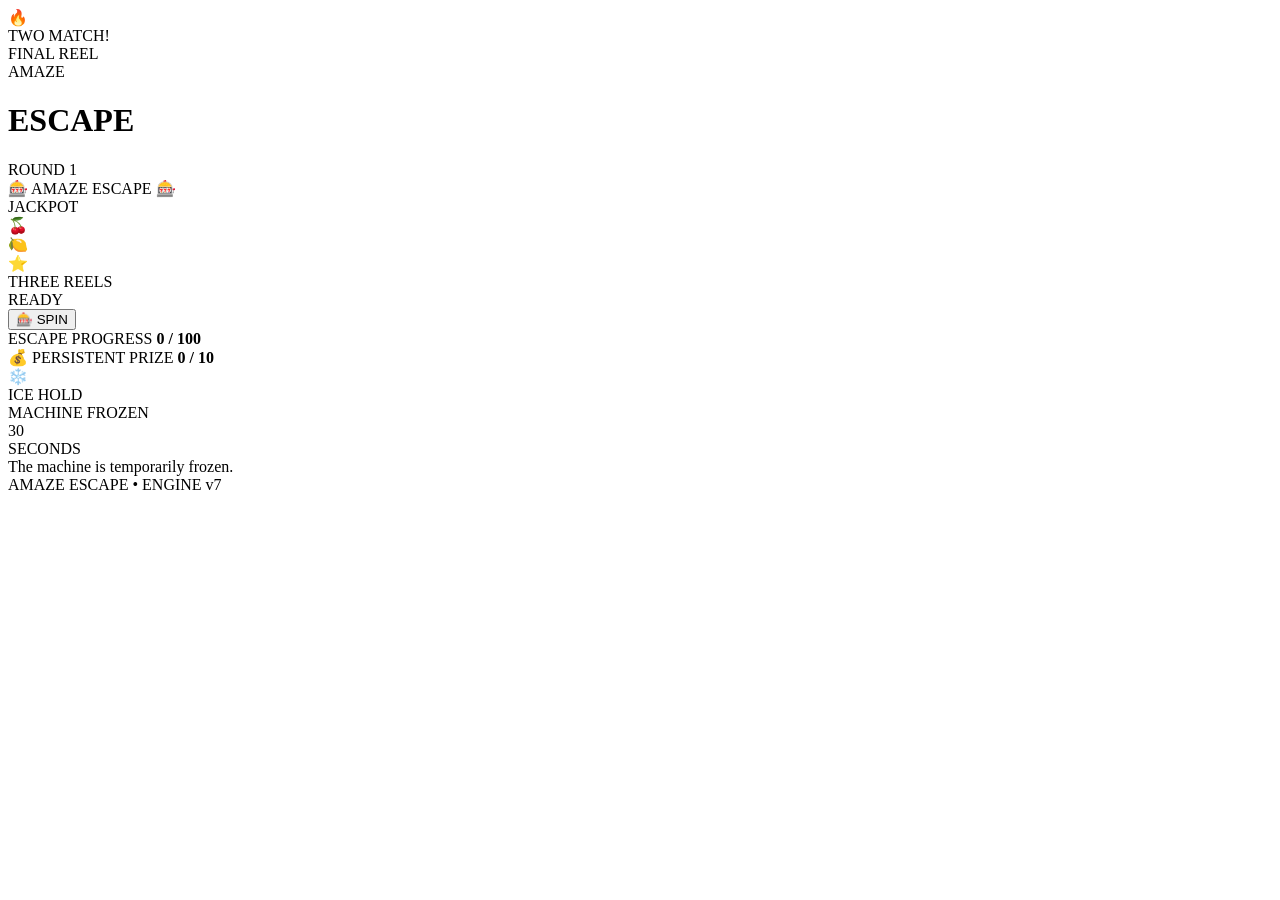
==== commit 44f00dc5: "Add initial HTML structure for Amaze Escape game" ====
--- a/index.html
+++ b/index.html
@@ -1,5 +1,5 @@
 <!DOCTYPE html>
-<html lang="en">
+<html lang="bg">
 
 <head>
 
@@ -12,427 +12,476 @@
 
     <meta
         name="theme-color"
-        content="#220000"
+        content="#07000f"
     >
 
-    <title>AmazeEscape - Jackpot Maze v7</title>
-
-    <link
-        rel="icon"
-        href="favicon.svg"
-    >
+    <title>Amaze Escape</title>
 
     <link
         rel="stylesheet"
-        href="css/amaze-style-v7.css"
+        href="amaze-style-v7.css"
     >
 
 </head>
 
+
 <body>
 
-    <!-- =====================================================
+    <!-- ======================================================
          CASINO BACKGROUND
-    ====================================================== -->
+    ======================================================= -->
 
     <div
+        id="casinoBackground"
         class="casino-background"
-        id="casinoBackground"
         aria-hidden="true"
     ></div>
 
 
-    <!-- =====================================================
+    <!-- ======================================================
+         SNOW / ICE EFFECT
+    ======================================================= -->
+
+    <div
+        id="snowContainer"
+        class="snow-container"
+        aria-hidden="true"
+    ></div>
+
+
+    <!-- ======================================================
          ANTICIPATION OVERLAY
-         GLOBAL FIRE / V7
-    ====================================================== -->
+    ======================================================= -->
 
     <div
+        id="anticipationOverlay"
         class="anticipation-overlay"
-        id="anticipationOverlay"
         aria-hidden="true"
     >
 
-        <div class="anticipation-fire"></div>
+        <div class="anticipation-glow"></div>
 
         <div
+            id="anticipationParticles"
             class="anticipation-particles"
-            id="anticipationParticles"
         ></div>
 
-        <div class="anticipation-vignette"></div>
-
-        <div class="anticipation-text">
-
-            <span>🔥</span>
-
-            <strong>
-                ANTICIPATION
-            </strong>
-
-            <small>
+        <div class="anticipation-content">
+
+            <div class="anticipation-warning">
+                🔥
+            </div>
+
+            <div class="anticipation-title">
+                TWO MATCH!
+            </div>
+
+            <div class="anticipation-subtitle">
                 FINAL REEL
-            </small>
+            </div>
 
         </div>
 
     </div>
 
 
-    <!-- =====================================================
-         HOLD / ICE MODE
-    ====================================================== -->
-
-    <div
-        class="hold-overlay"
-        id="holdOverlay"
-        aria-hidden="true"
-    >
-
-        <div class="ice-vignette"></div>
-
-        <div
-            class="snow-container"
-            id="snowContainer"
-        ></div>
-
-        <div class="hold-panel">
-
-            <div class="hold-icon">
-                ❄
-            </div>
-
-            <div class="hold-title">
-                HOLD
-            </div>
-
-            <div class="hold-subtitle">
-                ICE MODE
-            </div>
+    <!-- ======================================================
+         MAIN GAME
+    ======================================================= -->
+
+    <main class="game-wrapper">
+
+
+        <!-- ==================================================
+             HEADER
+        =================================================== -->
+
+        <header class="game-header">
+
+            <div class="brand">
+
+                <div class="brand-small">
+                    AMAZE
+                </div>
+
+                <h1>
+                    ESCAPE
+                </h1>
+
+            </div>
+
 
             <div
-                class="hold-countdown"
-                id="holdCountdown"
+                id="roundStatus"
+                class="round-status"
             >
-                30
-            </div>
-
-            <div class="hold-progress">
-
-                <div
-                    class="hold-progress-fill"
-                    id="holdProgressFill"
+                ROUND 1
+            </div>
+
+        </header>
+
+
+        <!-- ==================================================
+             MACHINE
+        =================================================== -->
+
+        <section
+            id="machine"
+            class="slot-machine"
+            aria-label="Amaze Escape slot machine"
+        >
+
+
+            <!-- ==============================================
+                 MACHINE TOP
+            =============================================== -->
+
+            <div class="machine-top">
+
+                <div class="machine-title">
+                    🎰 AMAZE ESCAPE 🎰
+                </div>
+
+                <div
+                    id="jackpotLamp"
+                    class="jackpot-lamp"
+                >
+
+                    <span class="lamp-light"></span>
+
+                    <span class="lamp-text">
+                        JACKPOT
+                    </span>
+
+                </div>
+
+            </div>
+
+
+            <!-- ==============================================
+                 REELS AREA
+            =============================================== -->
+
+            <div class="reels-frame">
+
+
+                <!-- LEFT LIGHT -->
+                <div
+                    class="reel-side-light left"
+                    aria-hidden="true"
                 ></div>
 
-            </div>
+
+                <!-- ==========================================
+                     REEL 1
+                =========================================== -->
+
+                <div
+                    id="slot1"
+                    class="reel"
+                    aria-label="First reel"
+                >
+                    🍒
+                </div>
+
+
+                <!-- ==========================================
+                     REEL 2
+                =========================================== -->
+
+                <div
+                    id="slot2"
+                    class="reel"
+                    aria-label="Second reel"
+                >
+                    🍋
+                </div>
+
+
+                <!-- ==========================================
+                     REEL 3 — FINAL REEL
+                =========================================== -->
+
+                <div
+                    id="slot3"
+                    class="reel final-reel"
+                    aria-label="Final reel"
+                >
+                    ⭐
+                </div>
+
+
+                <!-- RIGHT LIGHT -->
+                <div
+                    class="reel-side-light right"
+                    aria-hidden="true"
+                ></div>
+
+
+            </div>
+
+
+            <!-- ==============================================
+                 REEL STATUS
+            =============================================== -->
+
+            <div class="reel-status">
+
+                <span class="status-dot"></span>
+
+                <span>
+                    THREE REELS
+                </span>
+
+                <span class="status-dot"></span>
+
+            </div>
+
+
+            <!-- ==============================================
+                 MESSAGE
+            =============================================== -->
 
             <div
-                class="hold-status"
-                id="holdStatus"
+                id="message"
+                class="game-message"
+                aria-live="polite"
             >
-                MACHINE FROZEN
-            </div>
-
-        </div>
-
-    </div>
-
-
-    <!-- =====================================================
-         MACHINE
-    ====================================================== -->
-
-    <main
-        class="machine"
-        id="machine"
-    >
-
-        <!-- =================================================
-             HEADER
-        ================================================== -->
-
-        <div class="machine-header">
-
-            <h1>
-                AmazeEscape
-            </h1>
-
-            <div class="subtitle">
-                ESCAPE THE JACKPOT MAZE
-            </div>
-
-        </div>
-
-
-        <!-- =================================================
-             CABINET / REELS
-        ================================================== -->
-
-        <section class="cabinet">
-
-            <div class="display">
-
-                <div class="slots">
-
-                    <!-- =====================================
-                         REEL 1
-                    ====================================== -->
+                READY
+            </div>
+
+
+            <!-- ==============================================
+                 LEVER
+            =============================================== -->
+
+            <div
+                class="lever-area"
+                aria-hidden="true"
+            >
+
+                <div class="lever-base">
 
                     <div
-                        class="slot reel-stop"
-                        id="slot1"
+                        class="real-lever"
                     >
-                        🍒
+
+                        <div class="lever-ball"></div>
+
+                        <div class="lever-stick"></div>
+
                     </div>
 
-
-                    <!-- =====================================
-                         REEL 2
-                    ====================================== -->
-
-                    <div
-                        class="slot reel-stop"
-                        id="slot2"
-                    >
-                        🍋
-                    </div>
-
-
-                    <!-- =====================================
-                         REEL 3
-                         ANTICIPATION TARGET
-                    ====================================== -->
-
-                    <div
-                        class="anticipation-reel-wrap"
-                        id="anticipationReelWrap"
-                    >
-
-                        <!-- Fire ring around reel 3 -->
-                        <div
-                            class="reel-fire-ring"
-                            aria-hidden="true"
-                        ></div>
-
-
-                        <!-- Fire glow -->
-                        <div
-                            class="reel-fire-glow"
-                            aria-hidden="true"
-                        ></div>
-
-
-                        <!-- Reel-specific fire particles -->
-                        <div
-                            class="reel-fire-particles"
-                            id="reelFireParticles"
-                            aria-hidden="true"
-                        ></div>
-
-
-                        <!-- Actual reel 3 -->
-                        <div
-                            class="slot reel-stop"
-                            id="slot3"
-                        >
-                            ⭐
-                        </div>
-
-                    </div>
-
-                </div>
-
-            </div>
-
-        </section>
-
-
-        <!-- =================================================
-             HARDWARE
-        ================================================== -->
-
-        <div class="led-border"></div>
-
-
-        <div
-            class="jackpot-lamp"
-            id="jackpotLamp"
-        ></div>
-
-
-        <div class="real-lever">
-
-            <div class="ball"></div>
-
-        </div>
-
-
-        <!-- =================================================
-             CONTROLS
-        ================================================== -->
-
-        <div class="controls">
+                </div>
+
+            </div>
+
+
+            <!-- ==============================================
+                 SPIN BUTTON
+            =============================================== -->
 
             <button
                 id="button"
+                class="spin-button"
                 type="button"
             >
-                🎰 SPIN
+
+                <span class="button-glow"></span>
+
+                <span class="button-icon">
+                    🎰
+                </span>
+
+                <span class="button-text">
+                    SPIN
+                </span>
+
             </button>
 
-        </div>
-
-
-        <!-- =================================================
-             MESSAGE
-        ================================================== -->
-
-        <div
-            id="message"
-            class="message"
-        >
-            READY
-        </div>
-
-
-        <!-- =================================================
-             MAIN SPIN PROGRESS
-        ================================================== -->
-
-        <div class="progress-section">
-
-            <div class="progress-label">
-
-                <span>
-                    SPIN PROGRESS
-                </span>
-
-                <span id="counterValue">
-                    0 / 100
-                </span>
-
-            </div>
-
-
-            <div
-                class="spin-progress"
-                id="spinProgress"
-                role="progressbar"
-                aria-valuemin="0"
-                aria-valuemax="100"
-                aria-valuenow="0"
-            >
-
-                <div
-                    class="spin-progress-fill"
-                    id="spinProgressFill"
-                ></div>
-
-                <div
-                    class="spin-progress-glow"
-                ></div>
-
-            </div>
-
-
-            <div class="progress-milestones">
-
-                <span>0</span>
-                <span>20</span>
-                <span>40</span>
-                <span>60</span>
-                <span>80</span>
-                <span>100</span>
-
-            </div>
-
-        </div>
-
-
-        <!-- =================================================
-             PERSISTENT PRIZE
-        ================================================== -->
-
-        <section
-            class="persistent-section"
-            aria-label="Persistent prize progress"
-        >
-
-            <div class="persistent-header">
-
-                <div>
-
-                    <span class="persistent-title">
+
+            <!-- ==============================================
+                 SPIN PROGRESS
+            =============================================== -->
+
+            <div class="progress-section">
+
+                <div class="progress-header">
+
+                    <span>
+                        ESCAPE PROGRESS
+                    </span>
+
+                    <strong id="counterValue">
+                        0 / 100
+                    </strong>
+
+                </div>
+
+
+                <div
+                    id="spinProgress"
+                    class="progress-bar"
+                    role="progressbar"
+                    aria-valuemin="0"
+                    aria-valuemax="100"
+                    aria-valuenow="0"
+                >
+
+                    <div
+                        id="spinProgressFill"
+                        class="progress-fill"
+                    ></div>
+
+                </div>
+
+            </div>
+
+
+            <!-- ==============================================
+                 PERSISTENT REWARD
+            =============================================== -->
+
+            <div class="persistent-section">
+
+                <div class="persistent-header">
+
+                    <span class="persistent-icon">
+                        💰
+                    </span>
+
+                    <span>
                         PERSISTENT PRIZE
                     </span>
 
-                    <span class="persistent-subtitle">
-                        COLLECT THE FRUITS
-                    </span>
-
-                </div>
-
-
-                <div
-                    class="persistent-value"
-                    id="persistentValue"
-                >
-                    0 / 10
-                </div>
-
-            </div>
-
-
-            <div
-                class="persistent-bar"
-                id="persistentBar"
-                role="progressbar"
-                aria-valuemin="0"
-                aria-valuemax="10"
-                aria-valuenow="0"
-            >
-
-                <div
-                    class="persistent-fill"
-                    id="persistentFill"
-                ></div>
-
-                <div
-                    class="persistent-coins"
-                    id="persistentCoins"
-                ></div>
-
-                <div class="persistent-shine"></div>
-
-            </div>
-
-
-            <div class="persistent-hint">
-                3 MATCH = 💰 COLLECT
-            </div>
+                    <strong id="persistentValue">
+                        0 / 10
+                    </strong>
+
+                </div>
+
+
+                <div
+                    id="persistentBar"
+                    class="persistent-bar"
+                    role="progressbar"
+                    aria-valuemin="0"
+                    aria-valuemax="10"
+                    aria-valuenow="0"
+                >
+
+                    <div
+                        id="persistentFill"
+                        class="persistent-fill"
+                    ></div>
+
+                </div>
+
+            </div>
+
 
         </section>
 
 
-        <!-- =================================================
-             ROUND STATUS
-        ================================================== -->
+        <!-- ==================================================
+             HOLD / ICE OVERLAY
+        =================================================== -->
 
         <div
-            id="roundStatus"
-            class="round-status"
+            id="holdOverlay"
+            class="hold-overlay"
+            aria-hidden="true"
         >
-            ROUND 1
+
+            <div class="hold-backdrop"></div>
+
+
+            <div class="hold-card">
+
+
+                <div class="hold-icon">
+                    ❄️
+                </div>
+
+
+                <div class="hold-title">
+                    ICE HOLD
+                </div>
+
+
+                <div
+                    id="holdStatus"
+                    class="hold-status"
+                >
+                    MACHINE FROZEN
+                </div>
+
+
+                <div
+                    id="holdCountdown"
+                    class="hold-countdown"
+                >
+                    30
+                </div>
+
+
+                <div class="hold-seconds">
+                    SECONDS
+                </div>
+
+
+                <div class="hold-progress">
+
+                    <div
+                        id="holdProgressFill"
+                        class="hold-progress-fill"
+                    ></div>
+
+                </div>
+
+
+                <div class="hold-message">
+                    The machine is temporarily frozen.
+                </div>
+
+
+            </div>
+
         </div>
 
+
+        <!-- ==================================================
+             FOOTER
+        =================================================== -->
+
+        <footer class="game-footer">
+
+            <span>
+                AMAZE ESCAPE
+            </span>
+
+            <span>
+                •
+            </span>
+
+            <span>
+                ENGINE v7
+            </span>
+
+        </footer>
+
+
     </main>
 
 
-    <!-- =====================================================
-         ENGINE
-    ====================================================== -->
-
-    <script src="js/amaze-engine-v7.js"></script>
+    <!-- ======================================================
+         JAVASCRIPT
+    ======================================================= -->
+
+    <script
+        src="amaze-engine-v7.js"
+        defer
+    ></script>
 
 </body>
 
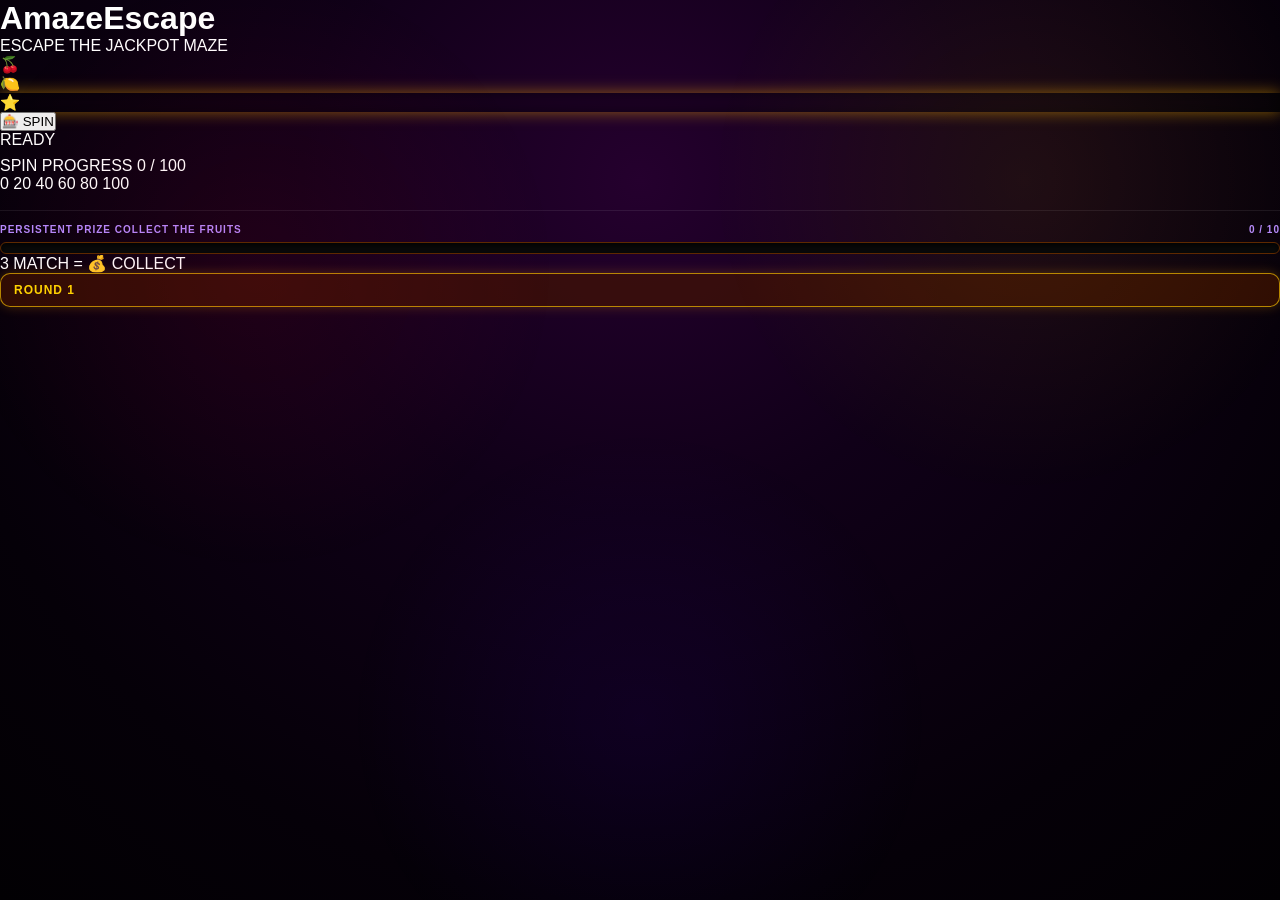
==== commit a7cb8b79: "Rename index-v7-backup_work.html to index.html" ====
--- a/index.html
+++ b/index.html
@@ -1,5 +1,5 @@
 <!DOCTYPE html>
-<html lang="bg">
+<html lang="en">
 
 <head>
 
@@ -12,72 +12,125 @@
 
     <meta
         name="theme-color"
-        content="#07000f"
-    >
-
-    <title>Amaze Escape</title>
+        content="#220000"
+    >
+
+    <title>AmazeEscape - Jackpot Maze v7</title>
+
+    <link
+        rel="icon"
+        href="favicon.svg"
+    >
 
     <link
         rel="stylesheet"
-        href="amaze-style-v7.css"
+        href="css/amaze-style-v7.css"
     >
 
 </head>
 
-
 <body>
 
-    <!-- ======================================================
+    <!-- =====================================================
          CASINO BACKGROUND
-    ======================================================= -->
+    ====================================================== -->
 
     <div
+        class="casino-background"
         id="casinoBackground"
-        class="casino-background"
         aria-hidden="true"
     ></div>
 
 
-    <!-- ======================================================
-         SNOW / ICE EFFECT
-    ======================================================= -->
+    <!-- =====================================================
+         ANTICIPATION OVERLAY
+         GLOBAL FIRE / V7
+    ====================================================== -->
 
     <div
-        id="snowContainer"
-        class="snow-container"
+        class="anticipation-overlay"
+        id="anticipationOverlay"
         aria-hidden="true"
-    ></div>
-
-
-    <!-- ======================================================
-         ANTICIPATION OVERLAY
-    ======================================================= -->
+    >
+
+        <div class="anticipation-fire"></div>
+
+        <div
+            class="anticipation-particles"
+            id="anticipationParticles"
+        ></div>
+
+        <div class="anticipation-vignette"></div>
+
+        <div class="anticipation-text">
+
+            <span>🔥</span>
+
+            <strong>
+                ANTICIPATION
+            </strong>
+
+            <small>
+                FINAL REEL
+            </small>
+
+        </div>
+
+    </div>
+
+
+    <!-- =====================================================
+         HOLD / ICE MODE
+    ====================================================== -->
 
     <div
-        id="anticipationOverlay"
-        class="anticipation-overlay"
+        class="hold-overlay"
+        id="holdOverlay"
         aria-hidden="true"
     >
 
-        <div class="anticipation-glow"></div>
+        <div class="ice-vignette"></div>
 
         <div
-            id="anticipationParticles"
-            class="anticipation-particles"
+            class="snow-container"
+            id="snowContainer"
         ></div>
 
-        <div class="anticipation-content">
-
-            <div class="anticipation-warning">
-                🔥
-            </div>
-
-            <div class="anticipation-title">
-                TWO MATCH!
-            </div>
-
-            <div class="anticipation-subtitle">
-                FINAL REEL
+        <div class="hold-panel">
+
+            <div class="hold-icon">
+                ❄
+            </div>
+
+            <div class="hold-title">
+                HOLD
+            </div>
+
+            <div class="hold-subtitle">
+                ICE MODE
+            </div>
+
+            <div
+                class="hold-countdown"
+                id="holdCountdown"
+            >
+                30
+            </div>
+
+            <div class="hold-progress">
+
+                <div
+                    class="hold-progress-fill"
+                    id="holdProgressFill"
+                ></div>
+
+            </div>
+
+            <div
+                class="hold-status"
+                id="holdStatus"
+            >
+                MACHINE FROZEN
             </div>
 
         </div>
@@ -85,403 +138,301 @@
     </div>
 
 
-    <!-- ======================================================
-         MAIN GAME
-    ======================================================= -->
-
-    <main class="game-wrapper">
-
-
-        <!-- ==================================================
+    <!-- =====================================================
+         MACHINE
+    ====================================================== -->
+
+    <main
+        class="machine"
+        id="machine"
+    >
+
+        <!-- =================================================
              HEADER
-        =================================================== -->
-
-        <header class="game-header">
-
-            <div class="brand">
-
-                <div class="brand-small">
-                    AMAZE
+        ================================================== -->
+
+        <div class="machine-header">
+
+            <h1>
+                AmazeEscape
+            </h1>
+
+            <div class="subtitle">
+                ESCAPE THE JACKPOT MAZE
+            </div>
+
+        </div>
+
+
+        <!-- =================================================
+             CABINET / REELS
+        ================================================== -->
+
+        <section class="cabinet">
+
+            <div class="display">
+
+                <div class="slots">
+
+                    <!-- =====================================
+                         REEL 1
+                    ====================================== -->
+
+                    <div
+                        class="slot reel-stop"
+                        id="slot1"
+                    >
+                        🍒
+                    </div>
+
+
+                    <!-- =====================================
+                         REEL 2
+                    ====================================== -->
+
+                    <div
+                        class="slot reel-stop"
+                        id="slot2"
+                    >
+                        🍋
+                    </div>
+
+
+                    <!-- =====================================
+                         REEL 3
+                         ANTICIPATION TARGET
+                    ====================================== -->
+
+                    <div
+                        class="anticipation-reel-wrap"
+                        id="anticipationReelWrap"
+                    >
+
+                        <!-- Fire ring around reel 3 -->
+                        <div
+                            class="reel-fire-ring"
+                            aria-hidden="true"
+                        ></div>
+
+
+                        <!-- Fire glow -->
+                        <div
+                            class="reel-fire-glow"
+                            aria-hidden="true"
+                        ></div>
+
+
+                        <!-- Reel-specific fire particles -->
+                        <div
+                            class="reel-fire-particles"
+                            id="reelFireParticles"
+                            aria-hidden="true"
+                        ></div>
+
+
+                        <!-- Actual reel 3 -->
+                        <div
+                            class="slot reel-stop"
+                            id="slot3"
+                        >
+                            ⭐
+                        </div>
+
+                    </div>
+
                 </div>
 
-                <h1>
-                    ESCAPE
-                </h1>
-
-            </div>
-
-
-            <div
-                id="roundStatus"
-                class="round-status"
-            >
-                ROUND 1
-            </div>
-
-        </header>
-
-
-        <!-- ==================================================
-             MACHINE
-        =================================================== -->
-
-        <section
-            id="machine"
-            class="slot-machine"
-            aria-label="Amaze Escape slot machine"
-        >
-
-
-            <!-- ==============================================
-                 MACHINE TOP
-            =============================================== -->
-
-            <div class="machine-top">
-
-                <div class="machine-title">
-                    🎰 AMAZE ESCAPE 🎰
-                </div>
-
-                <div
-                    id="jackpotLamp"
-                    class="jackpot-lamp"
-                >
-
-                    <span class="lamp-light"></span>
-
-                    <span class="lamp-text">
-                        JACKPOT
-                    </span>
-
-                </div>
-
-            </div>
-
-
-            <!-- ==============================================
-                 REELS AREA
-            =============================================== -->
-
-            <div class="reels-frame">
-
-
-                <!-- LEFT LIGHT -->
-                <div
-                    class="reel-side-light left"
-                    aria-hidden="true"
-                ></div>
-
-
-                <!-- ==========================================
-                     REEL 1
-                =========================================== -->
-
-                <div
-                    id="slot1"
-                    class="reel"
-                    aria-label="First reel"
-                >
-                    🍒
-                </div>
-
-
-                <!-- ==========================================
-                     REEL 2
-                =========================================== -->
-
-                <div
-                    id="slot2"
-                    class="reel"
-                    aria-label="Second reel"
-                >
-                    🍋
-                </div>
-
-
-                <!-- ==========================================
-                     REEL 3 — FINAL REEL
-                =========================================== -->
-
-                <div
-                    id="slot3"
-                    class="reel final-reel"
-                    aria-label="Final reel"
-                >
-                    ⭐
-                </div>
-
-
-                <!-- RIGHT LIGHT -->
-                <div
-                    class="reel-side-light right"
-                    aria-hidden="true"
-                ></div>
-
-
-            </div>
-
-
-            <!-- ==============================================
-                 REEL STATUS
-            =============================================== -->
-
-            <div class="reel-status">
-
-                <span class="status-dot"></span>
-
-                <span>
-                    THREE REELS
-                </span>
-
-                <span class="status-dot"></span>
-
-            </div>
-
-
-            <!-- ==============================================
-                 MESSAGE
-            =============================================== -->
-
-            <div
-                id="message"
-                class="game-message"
-                aria-live="polite"
-            >
-                READY
-            </div>
-
-
-            <!-- ==============================================
-                 LEVER
-            =============================================== -->
-
-            <div
-                class="lever-area"
-                aria-hidden="true"
-            >
-
-                <div class="lever-base">
-
-                    <div
-                        class="real-lever"
-                    >
-
-                        <div class="lever-ball"></div>
-
-                        <div class="lever-stick"></div>
-
-                    </div>
-
-                </div>
-
-            </div>
-
-
-            <!-- ==============================================
-                 SPIN BUTTON
-            =============================================== -->
+            </div>
+
+        </section>
+
+
+        <!-- =================================================
+             HARDWARE
+        ================================================== -->
+
+        <div class="led-border"></div>
+
+
+        <div
+            class="jackpot-lamp"
+            id="jackpotLamp"
+        ></div>
+
+
+        <div class="real-lever">
+
+            <div class="ball"></div>
+
+        </div>
+
+
+        <!-- =================================================
+             CONTROLS
+        ================================================== -->
+
+        <div class="controls">
 
             <button
                 id="button"
-                class="spin-button"
                 type="button"
             >
-
-                <span class="button-glow"></span>
-
-                <span class="button-icon">
-                    🎰
+                🎰 SPIN
+            </button>
+
+        </div>
+
+
+        <!-- =================================================
+             MESSAGE
+        ================================================== -->
+
+        <div
+            id="message"
+            class="message"
+        >
+            READY
+        </div>
+
+
+        <!-- =================================================
+             MAIN SPIN PROGRESS
+        ================================================== -->
+
+        <div class="progress-section">
+
+            <div class="progress-label">
+
+                <span>
+                    SPIN PROGRESS
                 </span>
 
-                <span class="button-text">
-                    SPIN
+                <span id="counterValue">
+                    0 / 100
                 </span>
 
-            </button>
-
-
-            <!-- ==============================================
-                 SPIN PROGRESS
-            =============================================== -->
-
-            <div class="progress-section">
-
-                <div class="progress-header">
-
-                    <span>
-                        ESCAPE PROGRESS
-                    </span>
-
-                    <strong id="counterValue">
-                        0 / 100
-                    </strong>
-
-                </div>
-
-
-                <div
-                    id="spinProgress"
-                    class="progress-bar"
-                    role="progressbar"
-                    aria-valuemin="0"
-                    aria-valuemax="100"
-                    aria-valuenow="0"
-                >
-
-                    <div
-                        id="spinProgressFill"
-                        class="progress-fill"
-                    ></div>
-
-                </div>
-
-            </div>
-
-
-            <!-- ==============================================
-                 PERSISTENT REWARD
-            =============================================== -->
-
-            <div class="persistent-section">
-
-                <div class="persistent-header">
-
-                    <span class="persistent-icon">
-                        💰
-                    </span>
-
-                    <span>
+            </div>
+
+
+            <div
+                class="spin-progress"
+                id="spinProgress"
+                role="progressbar"
+                aria-valuemin="0"
+                aria-valuemax="100"
+                aria-valuenow="0"
+            >
+
+                <div
+                    class="spin-progress-fill"
+                    id="spinProgressFill"
+                ></div>
+
+                <div
+                    class="spin-progress-glow"
+                ></div>
+
+            </div>
+
+
+            <div class="progress-milestones">
+
+                <span>0</span>
+                <span>20</span>
+                <span>40</span>
+                <span>60</span>
+                <span>80</span>
+                <span>100</span>
+
+            </div>
+
+        </div>
+
+
+        <!-- =================================================
+             PERSISTENT PRIZE
+        ================================================== -->
+
+        <section
+            class="persistent-section"
+            aria-label="Persistent prize progress"
+        >
+
+            <div class="persistent-header">
+
+                <div>
+
+                    <span class="persistent-title">
                         PERSISTENT PRIZE
                     </span>
 
-                    <strong id="persistentValue">
-                        0 / 10
-                    </strong>
+                    <span class="persistent-subtitle">
+                        COLLECT THE FRUITS
+                    </span>
 
                 </div>
 
 
                 <div
-                    id="persistentBar"
-                    class="persistent-bar"
-                    role="progressbar"
-                    aria-valuemin="0"
-                    aria-valuemax="10"
-                    aria-valuenow="0"
+                    class="persistent-value"
+                    id="persistentValue"
                 >
-
-                    <div
-                        id="persistentFill"
-                        class="persistent-fill"
-                    ></div>
-
+                    0 / 10
                 </div>
 
             </div>
 
 
+            <div
+                class="persistent-bar"
+                id="persistentBar"
+                role="progressbar"
+                aria-valuemin="0"
+                aria-valuemax="10"
+                aria-valuenow="0"
+            >
+
+                <div
+                    class="persistent-fill"
+                    id="persistentFill"
+                ></div>
+
+                <div
+                    class="persistent-coins"
+                    id="persistentCoins"
+                ></div>
+
+                <div class="persistent-shine"></div>
+
+            </div>
+
+
+            <div class="persistent-hint">
+                3 MATCH = 💰 COLLECT
+            </div>
+
         </section>
 
 
-        <!-- ==================================================
-             HOLD / ICE OVERLAY
-        =================================================== -->
+        <!-- =================================================
+             ROUND STATUS
+        ================================================== -->
 
         <div
-            id="holdOverlay"
-            class="hold-overlay"
-            aria-hidden="true"
+            id="roundStatus"
+            class="round-status"
         >
-
-            <div class="hold-backdrop"></div>
-
-
-            <div class="hold-card">
-
-
-                <div class="hold-icon">
-                    ❄️
-                </div>
-
-
-                <div class="hold-title">
-                    ICE HOLD
-                </div>
-
-
-                <div
-                    id="holdStatus"
-                    class="hold-status"
-                >
-                    MACHINE FROZEN
-                </div>
-
-
-                <div
-                    id="holdCountdown"
-                    class="hold-countdown"
-                >
-                    30
-                </div>
-
-
-                <div class="hold-seconds">
-                    SECONDS
-                </div>
-
-
-                <div class="hold-progress">
-
-                    <div
-                        id="holdProgressFill"
-                        class="hold-progress-fill"
-                    ></div>
-
-                </div>
-
-
-                <div class="hold-message">
-                    The machine is temporarily frozen.
-                </div>
-
-
-            </div>
-
-        </div>
-
-
-        <!-- ==================================================
-             FOOTER
-        =================================================== -->
-
-        <footer class="game-footer">
-
-            <span>
-                AMAZE ESCAPE
-            </span>
-
-            <span>
-                •
-            </span>
-
-            <span>
-                ENGINE v7
-            </span>
-
-        </footer>
-
+            ROUND 1
+        </div>
 
     </main>
 
 
-    <!-- ======================================================
-         JAVASCRIPT
-    ======================================================= -->
-
-    <script
-        src="amaze-engine-v7.js"
-        defer
-    ></script>
+    <!-- =====================================================
+         ENGINE
+    ====================================================== -->
+
+    <script src="js/amaze-engine-v7.js"></script>
 
 </body>
 
--- a/css/amaze-style-v7.css
+++ b/css/amaze-style-v7.css
@@ -0,0 +1,2452 @@
+/* ==========================================================
+   AMAZE ESCAPE
+   STYLE v7
+   ----------------------------------------------------------
+   3 REELS
+   FINAL REEL FIRE
+   ANTICIPATION
+   ICE HOLD
+   JACKPOT
+   PROGRESS
+   PERSISTENT REWARD
+   MOBILE
+========================================================== */
+
+
+/* ==========================================================
+   RESET
+========================================================== */
+
+* {
+    box-sizing: border-box;
+    margin: 0;
+    padding: 0;
+}
+
+
+html {
+    width: 100%;
+    min-height: 100%;
+    background: #050008;
+}
+
+
+body {
+    width: 100%;
+    min-height: 100vh;
+
+    overflow-x: hidden;
+
+    font-family:
+        Arial,
+        Helvetica,
+        sans-serif;
+
+    color: #ffffff;
+
+    background:
+        radial-gradient(
+            circle at 50% 20%,
+            #25002e 0%,
+            #100018 35%,
+            #050008 75%,
+            #020003 100%
+        );
+}
+
+
+/* ==========================================================
+   CASINO BACKGROUND
+========================================================== */
+
+.casino-background {
+    position: fixed;
+
+    inset: 0;
+
+    overflow: hidden;
+
+    pointer-events: none;
+
+    z-index: 0;
+
+    background:
+        radial-gradient(
+            circle at 20% 30%,
+            rgba(255, 0, 60, .08),
+            transparent 25%
+        ),
+        radial-gradient(
+            circle at 80% 20%,
+            rgba(255, 180, 0, .08),
+            transparent 25%
+        ),
+        radial-gradient(
+            circle at 50% 80%,
+            rgba(80, 0, 255, .08),
+            transparent 30%
+        );
+}
+
+
+.casino-particle {
+    position: absolute;
+
+    bottom: -20px;
+
+    border-radius: 50%;
+
+    background: #ffd700;
+
+    opacity: var(--opacity);
+
+    box-shadow:
+        0 0 6px #ffd700,
+        0 0 14px rgba(255, 120, 0, .6);
+
+    animation:
+        casinoFloat
+        var(--duration)
+        linear
+        infinite;
+
+    pointer-events: none;
+}
+
+
+@keyframes casinoFloat {
+
+    0% {
+        transform:
+            translate3d(0, 0, 0)
+            scale(.5);
+
+        opacity: 0;
+    }
+
+    15% {
+        opacity: var(--opacity);
+    }
+
+    85% {
+        opacity: var(--opacity);
+    }
+
+    100% {
+        transform:
+            translate3d(var(--drift), -110vh, 0)
+            scale(1.2);
+
+        opacity: 0;
+    }
+}
+
+
+/* ==========================================================
+   SNOW
+========================================================== */
+
+.snow-container {
+    position: fixed;
+
+    inset: 0;
+
+    overflow: hidden;
+
+    pointer-events: none;
+
+    z-index: 100;
+
+    opacity: 0;
+
+    visibility: hidden;
+
+    transition:
+        opacity .5s ease,
+        visibility .5s ease;
+}
+
+
+.snow-container.active {
+    opacity: 1;
+    visibility: visible;
+}
+
+
+.snowflake {
+    position: absolute;
+
+    top: -20px;
+
+    width: var(--size);
+    height: var(--size);
+
+    border-radius: 50%;
+
+    background:
+        radial-gradient(
+            circle,
+            #ffffff 0%,
+            #dff8ff 50%,
+            rgba(150, 220, 255, .1) 100%
+        );
+
+    opacity: var(--opacity);
+
+    filter:
+        drop-shadow(
+            0 0 5px #9eeaff
+        );
+
+    animation:
+        snowfall
+        var(--duration)
+        linear
+        infinite;
+}
+
+
+@keyframes snowfall {
+
+    0% {
+        transform:
+            translate3d(0, -20px, 0)
+            rotate(0deg);
+    }
+
+    50% {
+        transform:
+            translate3d(var(--sway), 50vh, 0)
+            rotate(180deg);
+    }
+
+    100% {
+        transform:
+            translate3d(
+                calc(var(--sway) * -1),
+                110vh,
+                0
+            )
+            rotate(360deg);
+    }
+}
+
+
+/* ==========================================================
+   GAME WRAPPER
+========================================================== */
+
+.game-wrapper {
+    position: relative;
+
+    z-index: 10;
+
+    width: min(94vw, 680px);
+
+    margin: 0 auto;
+
+    padding:
+        25px
+        15px
+        40px;
+}
+
+
+/* ==========================================================
+   HEADER
+========================================================== */
+
+.game-header {
+    display: flex;
+
+    align-items: center;
+    justify-content: space-between;
+
+    gap: 15px;
+
+    margin-bottom: 18px;
+}
+
+
+.brand {
+    text-align: left;
+}
+
+
+.brand-small {
+    color: #ffcf00;
+
+    font-size: 11px;
+
+    font-weight: 900;
+
+    letter-spacing: 5px;
+
+    text-shadow:
+        0 0 8px #ffae00;
+}
+
+
+.brand h1 {
+    color: #ffffff;
+
+    font-size:
+        clamp(28px, 8vw, 48px);
+
+    font-weight: 1000;
+
+    line-height: .9;
+
+    letter-spacing: 2px;
+
+    text-shadow:
+        0 3px 0 #760000,
+        0 0 10px #ff1800,
+        0 0 25px rgba(255, 0, 0, .6);
+}
+
+
+.round-status {
+    padding:
+        9px
+        13px;
+
+    border:
+        1px solid rgba(255, 200, 0, .65);
+
+    border-radius: 10px;
+
+    color: #ffd700;
+
+    background:
+        rgba(70, 20, 0, .65);
+
+    font-size: 12px;
+
+    font-weight: 900;
+
+    letter-spacing: 1px;
+
+    box-shadow:
+        0 0 12px rgba(255, 160, 0, .25);
+}
+
+
+/* ==========================================================
+   SLOT MACHINE
+========================================================== */
+
+.slot-machine {
+    position: relative;
+
+    width: 100%;
+
+    padding:
+        20px
+        18px
+        25px;
+
+    border:
+        3px solid #8e1300;
+
+    border-radius: 28px;
+
+    background:
+        linear-gradient(
+            145deg,
+            #420006 0%,
+            #180007 40%,
+            #090006 100%
+        );
+
+    box-shadow:
+        0 0 0 2px #ffae00,
+        0 0 0 5px #300006,
+        0 20px 70px rgba(0, 0, 0, .8),
+        0 0 35px rgba(255, 30, 0, .25);
+
+    transition:
+        box-shadow .4s ease,
+        filter .4s ease,
+        transform .3s ease;
+}
+
+
+/* ==========================================================
+   MACHINE PLAYING
+========================================================== */
+
+.slot-machine.playing {
+    box-shadow:
+        0 0 0 2px #ffb000,
+        0 0 0 5px #430000,
+        0 20px 70px rgba(0, 0, 0, .8),
+        0 0 50px rgba(255, 40, 0, .55);
+}
+
+
+.slot-machine.playing .machine-title {
+    animation:
+        titlePulse
+        .35s
+        ease-in-out
+        infinite alternate;
+}
+
+
+@keyframes titlePulse {
+
+    from {
+        text-shadow:
+            0 0 6px #ff8c00;
+    }
+
+    to {
+        text-shadow:
+            0 0 8px #fff,
+            0 0 20px #ff4500,
+            0 0 35px #ff0000;
+    }
+}
+
+
+/* ==========================================================
+   MACHINE TOP
+========================================================== */
+
+.machine-top {
+    display: flex;
+
+    align-items: center;
+    justify-content: space-between;
+
+    gap: 12px;
+
+    margin-bottom: 18px;
+}
+
+
+.machine-title {
+    color: #ffd34e;
+
+    font-size:
+        clamp(13px, 3.5vw, 19px);
+
+    font-weight: 1000;
+
+    letter-spacing: 1px;
+
+    text-shadow:
+        0 0 8px #ff6500;
+}
+
+
+.jackpot-lamp {
+    display: flex;
+
+    align-items: center;
+
+    gap: 6px;
+
+    opacity: .45;
+
+    transition:
+        opacity .2s ease,
+        transform .2s ease;
+}
+
+
+.jackpot-lamp.on {
+    opacity: 1;
+
+    animation:
+        jackpotLamp
+        .25s
+        infinite alternate;
+}
+
+
+.lamp-light {
+    width: 10px;
+    height: 10px;
+
+    border-radius: 50%;
+
+    background: #4b0000;
+
+    box-shadow:
+        inset 0 0 3px #000;
+}
+
+
+.jackpot-lamp.on .lamp-light {
+    background: #ffec00;
+
+    box-shadow:
+        0 0 5px #fff,
+        0 0 12px #ffcf00,
+        0 0 25px #ff3300;
+}
+
+
+.lamp-text {
+    color: #ffcf00;
+
+    font-size: 9px;
+
+    font-weight: 1000;
+
+    letter-spacing: 1px;
+}
+
+
+@keyframes jackpotLamp {
+
+    from {
+        transform: scale(1);
+    }
+
+    to {
+        transform: scale(1.08);
+    }
+}
+
+
+/* ==========================================================
+   REELS FRAME
+========================================================== */
+
+.reels-frame {
+    position: relative;
+
+    display: grid;
+
+    grid-template-columns:
+        repeat(3, minmax(0, 1fr));
+
+    gap: 10px;
+
+    width: 100%;
+
+    padding:
+        13px;
+
+    border:
+        3px solid #d68b00;
+
+    border-radius: 18px;
+
+    background:
+        linear-gradient(
+            180deg,
+            #130000,
+            #020003
+        );
+
+    box-shadow:
+        inset 0 0 25px #000,
+        0 0 20px rgba(255, 150, 0, .2);
+}
+
+
+/* ==========================================================
+   REEL SIDE LIGHTS
+========================================================== */
+
+.reel-side-light {
+    position: absolute;
+
+    top: 10px;
+    bottom: 10px;
+
+    width: 4px;
+
+    border-radius: 10px;
+
+    background:
+        linear-gradient(
+            180deg,
+            transparent,
+            #ffdc00,
+            #ff1800,
+            #ffdc00,
+            transparent
+        );
+
+    box-shadow:
+        0 0 10px #ff4500,
+        0 0 20px #ff1800;
+
+    opacity: .8;
+
+    animation:
+        sideLight
+        1.2s
+        ease-in-out
+        infinite alternate;
+}
+
+
+.reel-side-light.left {
+    left: 5px;
+}
+
+
+.reel-side-light.right {
+    right: 5px;
+}
+
+
+@keyframes sideLight {
+
+    from {
+        opacity: .4;
+    }
+
+    to {
+        opacity: 1;
+    }
+}
+
+
+/* ==========================================================
+   REELS
+========================================================== */
+
+.reel {
+    position: relative;
+
+    display: flex;
+
+    align-items: center;
+    justify-content: center;
+
+    min-width: 0;
+
+    height:
+        clamp(120px, 28vw, 190px);
+
+    overflow: hidden;
+
+    border:
+        3px solid #ffb000;
+
+    border-radius: 15px;
+
+    color: #ffffff;
+
+    background:
+        radial-gradient(
+            circle at 50% 40%,
+            #ffffff 0%,
+            #e9e9e9 35%,
+            #a9a9a9 65%,
+            #555 100%
+        );
+
+    font-size:
+        clamp(55px, 13vw, 100px);
+
+    line-height: 1;
+
+    text-align: center;
+
+    text-shadow:
+        0 3px 4px rgba(0, 0, 0, .5);
+
+    box-shadow:
+        inset 0 0 15px rgba(0, 0, 0, .65),
+        0 0 12px rgba(255, 170, 0, .35);
+
+    transform:
+        translateZ(0);
+
+    will-change:
+        transform,
+        filter,
+        box-shadow;
+
+    transition:
+        border-color .2s ease,
+        box-shadow .2s ease;
+}
+
+
+/* ==========================================================
+   REEL INNER SHINE
+========================================================== */
+
+.reel::before {
+    content: "";
+
+    position: absolute;
+
+    inset: 0;
+
+    pointer-events: none;
+
+    z-index: 2;
+
+    background:
+        linear-gradient(
+            110deg,
+            rgba(255,255,255,.35),
+            transparent 20%,
+            transparent 70%,
+            rgba(255,255,255,.12)
+        );
+
+    mix-blend-mode: screen;
+}
+
+
+/* ==========================================================
+   REEL SHADOW
+========================================================== */
+
+.reel::after {
+    content: "";
+
+    position: absolute;
+
+    left: 0;
+    right: 0;
+
+    top: 50%;
+
+    height: 2px;
+
+    pointer-events: none;
+
+    z-index: 3;
+
+    background:
+        rgba(255,255,255,.8);
+
+    box-shadow:
+        0 0 5px rgba(255,255,255,.8);
+
+    opacity: .2;
+}
+
+
+/* ==========================================================
+   FINAL REEL BASE
+========================================================== */
+
+#slot3 {
+    border-color: #ffbd00;
+
+    box-shadow:
+        inset 0 0 18px rgba(0,0,0,.7),
+        0 0 16px rgba(255,180,0,.5);
+
+    z-index: 5;
+}
+
+
+/* ==========================================================
+   REEL SPIN
+========================================================== */
+
+.reel-spin {
+    animation:
+        reelSpin
+        .12s
+        linear
+        infinite;
+
+    filter:
+        blur(.5px)
+        brightness(1.08);
+}
+
+
+@keyframes reelSpin {
+
+    0% {
+        transform:
+            translateY(-8px)
+            scaleY(.96);
+    }
+
+    50% {
+        transform:
+            translateY(8px)
+            scaleY(1.04);
+    }
+
+    100% {
+        transform:
+            translateY(-8px)
+            scaleY(.96);
+    }
+}
+
+
+/* ==========================================================
+   REEL STOP
+========================================================== */
+
+.reel-stop {
+    animation:
+        reelStop
+        .28s
+        cubic-bezier(.17,.67,.3,1.4);
+}
+
+
+@keyframes reelStop {
+
+    0% {
+        transform:
+            translateY(-12px)
+            scaleY(.94);
+    }
+
+    55% {
+        transform:
+            translateY(7px)
+            scaleY(1.04);
+    }
+
+    100% {
+        transform:
+            translateY(0)
+            scaleY(1);
+    }
+}
+
+
+/* ==========================================================
+   FINAL REEL ANTICIPATION
+========================================================== */
+
+#slot3.final-reel-anticipation {
+
+    border-color: #ff1800 !important;
+
+    background:
+        radial-gradient(
+            circle at 50% 50%,
+            #fff4d0 0%,
+            #ffbd00 25%,
+            #ff6500 48%,
+            #8e0000 75%,
+            #160000 100%
+        );
+
+    box-shadow:
+        0 0 10px #ff0000,
+        0 0 25px #ff3b00,
+        0 0 50px #ff0000,
+        0 0 80px rgba(255,0,0,.65),
+        inset 0 0 25px rgba(255,0,0,.7);
+
+    animation:
+        finalReelFireFrame
+        .22s
+        infinite alternate;
+
+    z-index: 20;
+}
+
+
+/* ==========================================================
+   ANTICIPATION MODE
+========================================================== */
+
+.slot-machine.anticipation-mode {
+
+    border-color: #ff2400;
+
+    box-shadow:
+        0 0 0 2px #ffcf00,
+        0 0 0 5px #ff1200,
+        0 0 40px #ff1800,
+        0 0 100px rgba(255,0,0,.7),
+        inset 0 0 40px rgba(255,0,0,.15);
+
+    animation:
+        machineFire
+        .3s
+        infinite alternate;
+}
+
+
+@keyframes machineFire {
+
+    from {
+        filter:
+            brightness(1);
+    }
+
+    to {
+        filter:
+            brightness(1.12);
+    }
+}
+
+
+/* ==========================================================
+   REEL STATUS
+========================================================== */
+
+.reel-status {
+    display: flex;
+
+    align-items: center;
+    justify-content: center;
+
+    gap: 9px;
+
+    margin-top: 12px;
+
+    color: #8e8e8e;
+
+    font-size: 9px;
+
+    font-weight: 900;
+
+    letter-spacing: 3px;
+}
+
+
+.status-dot {
+    width: 5px;
+    height: 5px;
+
+    border-radius: 50%;
+
+    background: #ff4d00;
+
+    box-shadow:
+        0 0 7px #ff3000;
+}
+
+
+/* ==========================================================
+   GAME MESSAGE
+========================================================== */
+
+.game-message {
+    min-height: 38px;
+
+    display: flex;
+
+    align-items: center;
+    justify-content: center;
+
+    margin-top: 12px;
+
+    color: #ffffff;
+
+    font-size:
+        clamp(16px, 4vw, 23px);
+
+    font-weight: 1000;
+
+    letter-spacing: 1px;
+
+    text-align: center;
+
+    text-shadow:
+        0 0 8px #ff4d00,
+        0 0 20px rgba(255,0,0,.5);
+}
+
+
+/* ==========================================================
+   LEVER
+========================================================== */
+
+.lever-area {
+    position: absolute;
+
+    right: -48px;
+
+    top: 120px;
+
+    width: 65px;
+
+    height: 170px;
+}
+
+
+.lever-base {
+    position: absolute;
+
+    right: 0;
+
+    top: 45px;
+
+    width: 45px;
+    height: 90px;
+
+    border-radius:
+        12px
+        18px
+        18px
+        12px;
+
+    background:
+        linear-gradient(
+            90deg,
+            #310000,
+            #a00000,
+            #380000
+        );
+
+    border:
+        2px solid #d58a00;
+
+    box-shadow:
+        0 0 15px rgba(255, 70, 0, .3);
+}
+
+
+.real-lever {
+    position: absolute;
+
+    left: 12px;
+
+    top: -35px;
+
+    width: 18px;
+
+    height: 110px;
+
+    transform-origin:
+        50% 90%;
+
+    transition:
+        transform .15s ease;
+}
+
+
+.real-lever.pull-lever {
+    animation:
+        pullLever
+        .5s
+        cubic-bezier(.2,.8,.3,1);
+}
+
+
+@keyframes pullLever {
+
+    0% {
+        transform:
+            rotate(0deg);
+    }
+
+    35% {
+        transform:
+            rotate(32deg);
+    }
+
+    65% {
+        transform:
+            rotate(25deg);
+    }
+
+    100% {
+        transform:
+            rotate(0deg);
+    }
+}
+
+
+.lever-stick {
+    position: absolute;
+
+    left: 5px;
+    bottom: 5px;
+
+    width: 8px;
+    height: 82px;
+
+    border-radius: 10px;
+
+    background:
+        linear-gradient(
+            90deg,
+            #555,
+            #eeeeee,
+            #555
+        );
+
+    box-shadow:
+        0 0 6px #fff;
+}
+
+
+.lever-ball {
+    position: absolute;
+
+    top: 0;
+    left: 0;
+
+    width: 22px;
+    height: 22px;
+
+    border-radius: 50%;
+
+    background:
+        radial-gradient(
+            circle at 30% 25%,
+            #ffcf00,
+            #ff3500 55%,
+            #700000
+        );
+
+    box-shadow:
+        0 0 8px #ff4500,
+        0 0 20px rgba(255,0,0,.5);
+
+    z-index: 2;
+}
+
+
+/* ==========================================================
+   SPIN BUTTON
+========================================================== */
+
+.spin-button {
+    position: relative;
+
+    display: flex;
+
+    align-items: center;
+    justify-content: center;
+
+    gap: 10px;
+
+    width: min(100%, 330px);
+
+    min-height: 62px;
+
+    margin:
+        15px auto
+        20px;
+
+    overflow: hidden;
+
+    border:
+        2px solid #ffd000;
+
+    border-radius: 16px;
+
+    color: #ffffff;
+
+    background:
+        linear-gradient(
+            180deg,
+            #ff3d00,
+            #b40000 55%,
+            #650000
+        );
+
+    font-size: 20px;
+
+    font-weight: 1000;
+
+    letter-spacing: 3px;
+
+    cursor: pointer;
+
+    box-shadow:
+        0 5px 0 #400000,
+        0 0 20px rgba(255, 50, 0, .45);
+
+    transition:
+        transform .1s ease,
+        filter .15s ease,
+        box-shadow .15s ease;
+}
+
+
+.spin-button:hover:not(:disabled) {
+    filter: brightness(1.15);
+
+    box-shadow:
+        0 5px 0 #400000,
+        0 0 30px rgba(255, 50, 0, .7);
+}
+
+
+.spin-button:active:not(:disabled) {
+    transform:
+        translateY(4px);
+
+    box-shadow:
+        0 1px 0 #400000,
+        0 0 20px rgba(255, 50, 0, .5);
+}
+
+
+.spin-button:disabled {
+    cursor: not-allowed;
+
+    opacity: .45;
+
+    filter:
+        grayscale(.25);
+}
+
+
+.button-icon {
+    position: relative;
+    z-index: 2;
+
+    font-size: 22px;
+}
+
+
+.button-text {
+    position: relative;
+    z-index: 2;
+}
+
+
+.button-glow {
+    position: absolute;
+
+    inset: -50%;
+
+    background:
+        linear-gradient(
+            120deg,
+            transparent 35%,
+            rgba(255,255,255,.4) 50%,
+            transparent 65%
+        );
+
+    transform:
+        translateX(-70%);
+
+    animation:
+        buttonShine
+        3s
+        infinite;
+}
+
+
+@keyframes buttonShine {
+
+    0%,
+    60% {
+        transform:
+            translateX(-70%);
+    }
+
+    80%,
+    100% {
+        transform:
+            translateX(70%);
+    }
+}
+
+
+/* ==========================================================
+   PROGRESS
+========================================================== */
+
+.progress-section {
+    margin-top: 8px;
+}
+
+
+.progress-header,
+.persistent-header {
+    display: flex;
+
+    align-items: center;
+    justify-content: space-between;
+
+    gap: 10px;
+
+    margin-bottom: 7px;
+
+    color: #9b9b9b;
+
+    font-size: 10px;
+
+    font-weight: 900;
+
+    letter-spacing: 1px;
+}
+
+
+.progress-header strong {
+    color: #ffd000;
+}
+
+
+.progress-bar,
+.persistent-bar {
+    position: relative;
+
+    width: 100%;
+
+    height: 12px;
+
+    overflow: hidden;
+
+    border:
+        1px solid #5e2900;
+
+    border-radius: 20px;
+
+    background:
+        #090909;
+
+    box-shadow:
+        inset 0 2px 5px rgba(0,0,0,.8);
+}
+
+
+.progress-fill {
+    width: 0;
+    height: 100%;
+
+    border-radius: inherit;
+
+    background:
+        linear-gradient(
+            90deg,
+            #ff1800,
+            #ff9d00,
+            #ffe600
+        );
+
+    box-shadow:
+        0 0 10px #ff4d00,
+        0 0 20px rgba(255,100,0,.5);
+
+    transition:
+        width .3s ease;
+}
+
+
+/* ==========================================================
+   PERSISTENT REWARD
+========================================================== */
+
+.persistent-section {
+    margin-top: 17px;
+
+    padding-top: 13px;
+
+    border-top:
+        1px solid rgba(255,255,255,.08);
+}
+
+
+.persistent-header {
+    color: #b68bff;
+}
+
+
+.persistent-icon {
+    margin-right: -4px;
+}
+
+
+.persistent-header strong {
+    margin-left: auto;
+
+    color: #ffd700;
+}
+
+
+.persistent-fill {
+    position: relative;
+
+    width: 0;
+    height: 100%;
+
+    border-radius: inherit;
+
+    background:
+        linear-gradient(
+            90deg,
+            #6b00ff,
+            #bd30ff,
+            #ffd000
+        );
+
+    box-shadow:
+        0 0 10px #a000ff,
+        0 0 20px rgba(150,0,255,.5);
+
+    transition:
+        width .35s ease;
+}
+
+
+.mini-coin {
+    position: absolute;
+
+    width: 8px;
+    height: 8px;
+
+    border-radius: 50%;
+
+    background:
+        radial-gradient(
+            circle at 30% 25%,
+            #fff7a0,
+            #ffd000 35%,
+            #e18b00 70%,
+            #8c4200
+        );
+
+    box-shadow:
+        0 0 5px #ffd000;
+
+    pointer-events: none;
+
+    animation:
+        miniCoin
+        1.1s
+        ease-out
+        forwards;
+}
+
+
+@keyframes miniCoin {
+
+    0% {
+        transform:
+            translateY(0)
+            scale(.4);
+
+        opacity: 0;
+    }
+
+    25% {
+        opacity: 1;
+    }
+
+    100% {
+        transform:
+            translateY(-30px)
+            scale(1.2);
+
+        opacity: 0;
+    }
+}
+
+
+/* ==========================================================
+   ANTICIPATION OVERLAY
+========================================================== */
+
+.anticipation-overlay {
+    position: fixed;
+
+    inset: 0;
+
+    display: flex;
+
+    align-items: center;
+    justify-content: center;
+
+    overflow: hidden;
+
+    pointer-events: none;
+
+    opacity: 0;
+    visibility: hidden;
+
+    z-index: 500;
+
+    background:
+        radial-gradient(
+            circle at center,
+            rgba(255, 80, 0, .12),
+            rgba(80, 0, 0, .25) 35%,
+            rgba(0,0,0,.72) 100%
+        );
+
+    transition:
+        opacity .2s ease,
+        visibility .2s ease;
+}
+
+
+.anticipation-overlay.active {
+    opacity: 1;
+    visibility: visible;
+}
+
+
+.anticipation-glow {
+    position: absolute;
+
+    width: 55vw;
+    height: 55vw;
+
+    max-width: 550px;
+    max-height: 550px;
+
+    border-radius: 50%;
+
+    background:
+        radial-gradient(
+            circle,
+            rgba(255, 230, 0, .16),
+            rgba(255, 40, 0, .13) 30%,
+            transparent 70%
+        );
+
+    filter:
+        blur(10px);
+
+    animation:
+        anticipationGlow
+        .45s
+        infinite alternate;
+}
+
+
+@keyframes anticipationGlow {
+
+    from {
+        transform:
+            scale(.8);
+
+        opacity: .5;
+    }
+
+    to {
+        transform:
+            scale(1.15);
+
+        opacity: 1;
+    }
+}
+
+
+.anticipation-content {
+    position: relative;
+
+    text-align: center;
+
+    z-index: 3;
+
+    animation:
+        anticipationText
+        .45s
+        infinite alternate;
+}
+
+
+.anticipation-warning {
+    font-size:
+        clamp(40px, 13vw, 85px);
+
+    filter:
+        drop-shadow(0 0 15px #ff4500);
+}
+
+
+.anticipation-title {
+    color: #fff;
+
+    font-size:
+        clamp(28px, 8vw, 58px);
+
+    font-weight: 1000;
+
+    letter-spacing: 3px;
+
+    text-shadow:
+        0 0 8px #fff,
+        0 0 20px #ffcf00,
+        0 0 40px #ff4500,
+        0 0 70px #ff0000;
+}
+
+
+.anticipation-subtitle {
+    margin-top: 5px;
+
+    color: #ffd000;
+
+    font-size:
+        clamp(14px, 4vw, 24px);
+
+    font-weight: 1000;
+
+    letter-spacing: 8px;
+
+    text-shadow:
+        0 0 15px #ff3000;
+}
+
+
+@keyframes anticipationText {
+
+    from {
+        transform:
+            scale(.97);
+
+        filter:
+            brightness(.9);
+    }
+
+    to {
+        transform:
+            scale(1.04);
+
+        filter:
+            brightness(1.25);
+    }
+}
+
+
+/* ==========================================================
+   ANTICIPATION PARTICLES
+========================================================== */
+
+.anticipation-particles {
+    position: absolute;
+
+    inset: 0;
+
+    overflow: hidden;
+}
+
+
+.anticipation-particle {
+    position: absolute;
+
+    bottom: -20px;
+
+    border-radius: 50%;
+
+    background:
+        radial-gradient(
+            circle,
+            #fff 0%,
+            #ffd700 30%,
+            #ff4500 65%,
+            transparent 100%
+        );
+
+    box-shadow:
+        0 0 8px #ff9d00,
+        0 0 18px #ff1800;
+
+    animation:
+        anticipationParticle
+        var(--duration)
+        linear
+        infinite;
+}
+
+
+@keyframes anticipationParticle {
+
+    0% {
+        transform:
+            translate3d(0, 30px, 0)
+            scale(.2);
+
+        opacity: 0;
+    }
+
+    15% {
+        opacity: 1;
+    }
+
+    100% {
+        transform:
+            translate3d(var(--drift), -110vh, 0)
+            scale(0);
+
+        opacity: 0;
+    }
+}
+
+
+/* ==========================================================
+   ICE MODE
+========================================================== */
+
+.slot-machine.ice-mode {
+
+    border-color: #72eaff;
+
+    box-shadow:
+        0 0 0 2px #dffcff,
+        0 0 0 5px #008cff,
+        0 0 35px #00bfff,
+        0 0 80px rgba(0,180,255,.5),
+        inset 0 0 35px rgba(0,200,255,.15);
+
+    filter:
+        saturate(.7);
+}
+
+
+.slot-machine.ice-mode .reel {
+    border-color: #79eaff;
+
+    box-shadow:
+        inset 0 0 18px rgba(0,100,255,.5),
+        0 0 18px rgba(0,200,255,.5);
+
+    filter:
+        hue-rotate(20deg)
+        saturate(.7);
+}
+
+
+.slot-machine.ice-mode .machine-title {
+    color: #bdf8ff;
+
+    text-shadow:
+        0 0 10px #00d9ff;
+}
+
+
+/* ==========================================================
+   HOLD OVERLAY
+========================================================== */
+
+.hold-overlay {
+    position: fixed;
+
+    inset: 0;
+
+    display: flex;
+
+    align-items: center;
+    justify-content: center;
+
+    padding: 20px;
+
+    z-index: 1000;
+
+    opacity: 0;
+    visibility: hidden;
+
+    pointer-events: none;
+
+    transition:
+        opacity .35s ease,
+        visibility .35s ease;
+}
+
+
+.hold-overlay.active {
+    opacity: 1;
+    visibility: visible;
+
+    pointer-events: auto;
+}
+
+
+.hold-backdrop {
+    position: absolute;
+
+    inset: 0;
+
+    background:
+        rgba(0, 15, 35, .82);
+
+    backdrop-filter:
+        blur(8px);
+}
+
+
+.hold-card {
+    position: relative;
+
+    width: min(90vw, 420px);
+
+    padding:
+        35px
+        25px;
+
+    border:
+        2px solid #9defff;
+
+    border-radius: 24px;
+
+    text-align: center;
+
+    background:
+        linear-gradient(
+            145deg,
+            rgba(5, 60, 95, .95),
+            rgba(0, 15, 35, .98)
+        );
+
+    box-shadow:
+        0 0 20px #00bfff,
+        0 0 60px rgba(0,150,255,.5),
+        inset 0 0 30px rgba(0,220,255,.12);
+
+    animation:
+        iceCard
+        1.2s
+        ease-in-out
+        infinite alternate;
+}
+
+
+@keyframes iceCard {
+
+    from {
+        transform:
+            scale(.985);
+
+        box-shadow:
+            0 0 20px #00bfff,
+            0 0 50px rgba(0,150,255,.35);
+    }
+
+    to {
+        transform:
+            scale(1.015);
+
+        box-shadow:
+            0 0 30px #8ff5ff,
+            0 0 80px rgba(0,150,255,.6);
+    }
+}
+
+
+.hold-icon {
+    font-size: 55px;
+
+    filter:
+        drop-shadow(0 0 15px #00d9ff);
+}
+
+
+.hold-title {
+    margin-top: 10px;
+
+    color: #e8fdff;
+
+    font-size: 28px;
+
+    font-weight: 1000;
+
+    letter-spacing: 4px;
+
+    text-shadow:
+        0 0 10px #00d9ff;
+}
+
+
+.hold-status {
+    margin-top: 8px;
+
+    color: #7feeff;
+
+    font-size: 10px;
+
+    font-weight: 900;
+
+    letter-spacing: 2px;
+}
+
+
+.hold-countdown {
+    margin-top: 12px;
+
+    color: #ffffff;
+
+    font-size:
+        clamp(65px, 18vw, 100px);
+
+    font-weight: 1000;
+
+    line-height: 1;
+
+    text-shadow:
+        0 0 10px #fff,
+        0 0 30px #00d9ff,
+        0 0 60px #008cff;
+}
+
+
+.hold-seconds {
+    color: #82eaff;
+
+    font-size: 10px;
+
+    font-weight: 900;
+
+    letter-spacing: 4px;
+}
+
+
+.hold-progress {
+    position: relative;
+
+    width: 100%;
+
+    height: 10px;
+
+    margin-top: 20px;
+
+    overflow: hidden;
+
+    border-radius: 20px;
+
+    background: #00111d;
+
+    border:
+        1px solid #126b8a;
+}
+
+
+.hold-progress-fill {
+    width: 100%;
+    height: 100%;
+
+    border-radius: inherit;
+
+    background:
+        linear-gradient(
+            90deg,
+            #00aaff,
+            #a5f8ff
+        );
+
+    box-shadow:
+        0 0 10px #00d9ff;
+
+    transition:
+        width .1s linear;
+}
+
+
+.hold-message {
+    margin-top: 15px;
+
+    color: #7896a3;
+
+    font-size: 10px;
+
+    line-height: 1.5;
+}
+
+
+/* ==========================================================
+   ROUND COMPLETE
+========================================================== */
+
+.slot-machine.round-complete {
+
+    border-color: #ffd700;
+
+    animation:
+        roundComplete
+        .35s
+        infinite alternate;
+
+    box-shadow:
+        0 0 0 2px #fff,
+        0 0 0 5px #ffcf00,
+        0 0 50px #ffcf00,
+        0 0 100px rgba(255,150,0,.7);
+}
+
+
+@keyframes roundComplete {
+
+    from {
+        transform:
+            scale(1);
+    }
+
+    to {
+        transform:
+            scale(1.015);
+    }
+}
+
+
+/* ==========================================================
+   JACKPOT REEL FLASH
+========================================================== */
+
+.reel.flash {
+
+    animation:
+        jackpotFlash
+        .22s
+        infinite alternate;
+}
+
+
+@keyframes jackpotFlash {
+
+    from {
+        filter:
+            brightness(1);
+    }
+
+    to {
+        filter:
+            brightness(1.8)
+            saturate(1.5);
+
+        box-shadow:
+            inset 0 0 20px rgba(255,255,255,.8),
+            0 0 35px #ffd000,
+            0 0 70px #ff4500;
+    }
+}
+
+
+/* ==========================================================
+   COINS
+========================================================== */
+
+.coin {
+    position: fixed;
+
+    top: -30px;
+
+    width: 16px;
+    height: 16px;
+
+    z-index: 2000;
+
+    border-radius: 50%;
+
+    border:
+        2px solid #fff1a0;
+
+    background:
+        radial-gradient(
+            circle at 30% 25%,
+            #fff8a8,
+            #ffd000 35%,
+            #d68a00 70%,
+            #7b4300
+        );
+
+    box-shadow:
+        0 0 7px #ffd000;
+
+    pointer-events: none;
+
+    animation:
+        coinFall
+        3.5s
+        cubic-bezier(.15,.65,.35,1)
+        forwards;
+}
+
+
+@keyframes coinFall {
+
+    0% {
+        transform:
+            translateY(-30px)
+            rotate(0deg);
+
+        opacity: 0;
+    }
+
+    10% {
+        opacity: 1;
+    }
+
+    100% {
+        transform:
+            translateY(115vh)
+            rotate(900deg);
+
+        opacity: 0;
+    }
+}
+
+
+/* ==========================================================
+   CONFETTI
+========================================================== */
+
+.confetti {
+    position: fixed;
+
+    top: -20px;
+
+    width: 8px;
+    height: 15px;
+
+    z-index: 1999;
+
+    pointer-events: none;
+
+    animation:
+        confettiFall
+        4s
+        cubic-bezier(.15,.65,.35,1)
+        forwards;
+}
+
+
+@keyframes confettiFall {
+
+    0% {
+        transform:
+            translateY(-20px)
+            rotate(0deg);
+
+        opacity: 0;
+    }
+
+    10% {
+        opacity: 1;
+    }
+
+    100% {
+        transform:
+            translateY(115vh)
+            translateX(
+                calc(
+                    -100px +
+                    200px * var(--random, .5)
+                )
+            )
+            rotate(900deg);
+
+        opacity: 0;
+    }
+}
+
+
+/* ==========================================================
+   FOOTER
+========================================================== */
+
+.game-footer {
+    display: flex;
+
+    justify-content: center;
+
+    gap: 10px;
+
+    margin-top: 20px;
+
+    color: #4f4f58;
+
+    font-size: 8px;
+
+    font-weight: 900;
+
+    letter-spacing: 2px;
+}
+
+
+/* ==========================================================
+   ACCESSIBILITY
+========================================================== */
+
+button:focus-visible {
+    outline:
+        3px solid #ffffff;
+
+    outline-offset:
+        4px;
+}
+
+
+@media (
+    prefers-reduced-motion: reduce
+) {
+
+    *,
+    *::before,
+    *::after {
+
+        animation-duration:
+            .001ms !important;
+
+        animation-iteration-count:
+            1 !important;
+
+        scroll-behavior:
+            auto !important;
+
+    }
+
+}
+
+
+/* ==========================================================
+   TABLET
+========================================================== */
+
+@media (max-width: 760px) {
+
+    .game-wrapper {
+        width: min(94vw, 620px);
+
+        padding-top: 18px;
+    }
+
+
+    .lever-area {
+        right: -38px;
+
+        transform:
+            scale(.85);
+
+        transform-origin:
+            center right;
+    }
+
+}
+
+
+/* ==========================================================
+   MOBILE
+========================================================== */
+
+@media (max-width: 600px) {
+
+    .game-wrapper {
+        width: 100%;
+
+        padding:
+            14px
+            9px
+            30px;
+    }
+
+
+    .game-header {
+        margin-bottom: 12px;
+    }
+
+
+    .brand-small {
+        font-size: 8px;
+
+        letter-spacing: 3px;
+    }
+
+
+    .brand h1 {
+        font-size: 30px;
+    }
+
+
+    .round-status {
+        padding:
+            7px
+            9px;
+
+        font-size: 9px;
+    }
+
+
+    .slot-machine {
+        padding:
+            14px
+            10px
+            18px;
+
+        border-radius: 20px;
+    }
+
+
+    .machine-top {
+        margin-bottom: 12px;
+    }
+
+
+    .machine-title {
+        font-size: 12px;
+    }
+
+
+    .lamp-text {
+        display: none;
+    }
+
+
+    .reels-frame {
+        gap: 6px;
+
+        padding: 8px;
+
+        border-radius: 13px;
+    }
+
+
+    .reel {
+        height:
+            clamp(105px, 31vw, 145px);
+
+        border-width: 2px;
+
+        border-radius: 10px;
+
+        font-size:
+            clamp(45px, 14vw, 70px);
+    }
+
+
+    .reel-side-light {
+        display: none;
+    }
+
+
+    .reel-status {
+        margin-top: 8px;
+
+        font-size: 7px;
+
+        letter-spacing: 2px;
+    }
+
+
+    .game-message {
+        min-height: 32px;
+
+        font-size: 16px;
+    }
+
+
+    .lever-area {
+        display: none;
+    }
+
+
+    .spin-button {
+        min-height: 56px;
+
+        margin-top: 10px;
+
+        border-radius: 13px;
+
+        font-size: 17px;
+    }
+
+
+    .progress-header,
+    .persistent-header {
+        font-size: 8px;
+    }
+
+
+    .progress-bar,
+    .persistent-bar {
+        height: 10px;
+    }
+
+
+    .hold-card {
+        padding:
+            28px
+            18px;
+    }
+
+
+    .hold-title {
+        font-size: 22px;
+    }
+
+
+    .anticipation-title {
+        letter-spacing: 2px;
+    }
+
+
+    .anticipation-subtitle {
+        letter-spacing: 5px;
+    }
+
+}
+
+
+/* ==========================================================
+   VERY SMALL PHONES
+========================================================== */
+
+@media (max-width: 380px) {
+
+    .reel {
+        height: 98px;
+
+        font-size: 43px;
+    }
+
+
+    .reels-frame {
+        padding: 6px;
+
+        gap: 5px;
+    }
+
+
+    .slot-machine {
+        padding-left: 8px;
+        padding-right: 8px;
+    }
+
+
+    .machine-title {
+        font-size: 10px;
+    }
+
+
+    .round-status {
+        font-size: 8px;
+    }
+
+}
+
+
+/* ==========================================================
+   FINAL REEL EXTRA FIRE
+========================================================== */
+
+#slot3.final-reel-anticipation::before {
+
+    background:
+        linear-gradient(
+            110deg,
+            rgba(255,255,255,.55),
+            transparent 20%,
+            rgba(255,80,0,.25) 50%,
+            transparent 75%
+        );
+
+    animation:
+        reelFireShine
+        .3s
+        linear
+        infinite;
+}
+
+
+@keyframes reelFireShine {
+
+    from {
+        transform:
+            translateX(-100%);
+    }
+
+    to {
+        transform:
+            translateX(100%);
+    }
+}
+
+
+/* ==========================================================
+   END
+========================================================== */
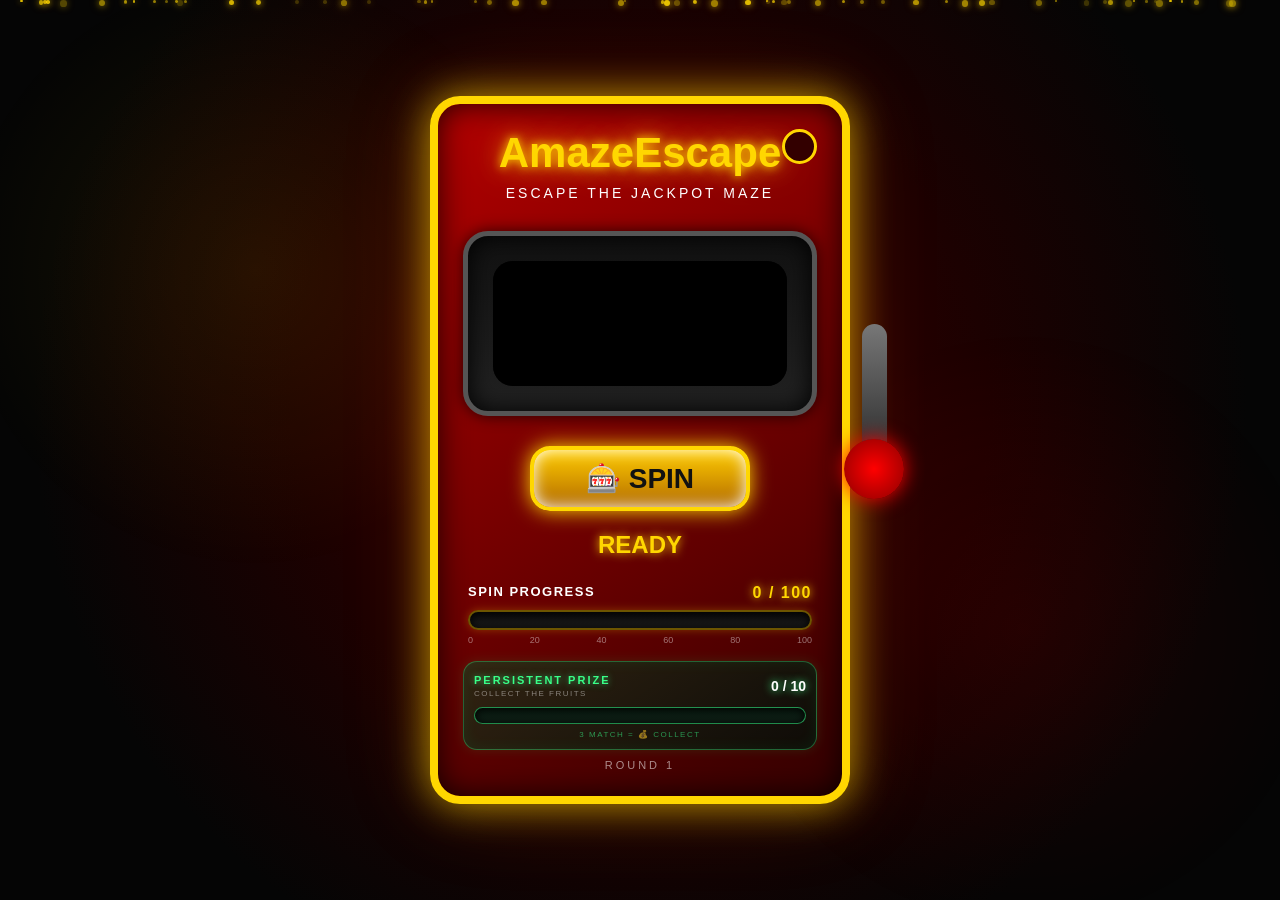
==== commit 68fdb5be: "Update index.html" ====
--- a/index.html
+++ b/index.html
@@ -174,75 +174,111 @@
 
                 <div class="slots">
 
-                    <!-- =====================================
-                         REEL 1
-                    ====================================== -->
-
-                    <div
-                        class="slot reel-stop"
-                        id="slot1"
-                    >
-                        🍒
-                    </div>
-
-
-                    <!-- =====================================
-                         REEL 2
-                    ====================================== -->
-
-                    <div
-                        class="slot reel-stop"
-                        id="slot2"
-                    >
-                        🍋
-                    </div>
-
-
-                    <!-- =====================================
-                         REEL 3
-                         ANTICIPATION TARGET
-                    ====================================== -->
-
-                    <div
-                        class="anticipation-reel-wrap"
-                        id="anticipationReelWrap"
-                    >
-
-                        <!-- Fire ring around reel 3 -->
-                        <div
-                            class="reel-fire-ring"
-                            aria-hidden="true"
-                        ></div>
-
-
-                        <!-- Fire glow -->
-                        <div
-                            class="reel-fire-glow"
-                            aria-hidden="true"
-                        ></div>
-
-
-                        <!-- Reel-specific fire particles -->
-                        <div
-                            class="reel-fire-particles"
-                            id="reelFireParticles"
-                            aria-hidden="true"
-                        ></div>
-
-
-                        <!-- Actual reel 3 -->
-                        <div
-                            class="slot reel-stop"
-                            id="slot3"
-                        >
-                            ⭐
-                        </div>
-
-                    </div>
-
-                </div>
-
-            </div>
+    <!-- REEL 1 -->
+    <div class="reel-column">
+
+        <div
+            class="reel-window"
+            id="reelWindow1"
+        >
+            <div
+                class="reel-strip"
+                id="slot1"
+            ></div>
+
+            <div class="reel-shade reel-shade-top"></div>
+            <div class="reel-shade reel-shade-bottom"></div>
+
+            <div class="reel-center-line"></div>
+        </div>
+
+    </div>
+
+
+    <!-- METAL SEPARATOR -->
+    <div class="reel-separator">
+        <div class="separator-bolt top"></div>
+        <div class="separator-metal"></div>
+        <div class="separator-bolt bottom"></div>
+    </div>
+
+
+    <!-- REEL 2 -->
+    <div class="reel-column">
+
+        <div
+            class="reel-window"
+            id="reelWindow2"
+        >
+            <div
+                class="reel-strip"
+                id="slot2"
+            ></div>
+
+            <div class="reel-shade reel-shade-top"></div>
+            <div class="reel-shade reel-shade-bottom"></div>
+
+            <div class="reel-center-line"></div>
+        </div>
+
+    </div>
+
+
+    <!-- METAL SEPARATOR -->
+    <div class="reel-separator">
+        <div class="separator-bolt top"></div>
+        <div class="separator-metal"></div>
+        <div class="separator-bolt bottom"></div>
+    </div>
+
+
+    <!-- REEL 3 -->
+    <div class="reel-column">
+
+        <div
+            class="anticipation-reel-wrap"
+            id="anticipationReelWrap"
+        >
+
+            <div
+                class="reel-fire-ring"
+                aria-hidden="true"
+            ></div>
+
+            <div
+                class="reel-fire-glow"
+                aria-hidden="true"
+            ></div>
+
+            <div
+                class="reel-fire-particles"
+                id="reelFireParticles"
+                aria-hidden="true"
+            ></div>
+
+
+            <div
+                class="reel-window"
+                id="reelWindow3"
+            >
+
+                <div
+                    class="reel-strip"
+                    id="slot3"
+                ></div>
+
+                <div class="reel-shade reel-shade-top"></div>
+                <div class="reel-shade reel-shade-bottom"></div>
+
+                <div class="reel-center-line"></div>
+
+            </div>
+
+        </div>
+
+    </div>
+
+</div>
 
         </section>
 
--- a/css/amaze-style-v7.css
+++ b/css/amaze-style-v7.css
@@ -1,16 +1,17 @@
 /* ==========================================================
    AMAZE ESCAPE
-   STYLE v7
+   STYLE ENGINE v7
+
+   NEW IN v7
    ----------------------------------------------------------
-   3 REELS
-   FINAL REEL FIRE
-   ANTICIPATION
-   ICE HOLD
-   JACKPOT
-   PROGRESS
-   PERSISTENT REWARD
-   MOBILE
-========================================================== */
+   • 2.5s anticipation for reel 3
+   • Reel 3 red danger frame
+   • Reel 3 fire ring
+   • Reel 3 fire glow
+   • Reel 3 fire particles
+   • Global anticipation fire
+   • Mobile optimized
+   ========================================================== */
 
 
 /* ==========================================================
@@ -18,40 +19,68 @@
 ========================================================== */
 
 * {
-    box-sizing: border-box;
     margin: 0;
     padding: 0;
-}
-
-
-html {
-    width: 100%;
-    min-height: 100%;
-    background: #050008;
-}
-
+    box-sizing: border-box;
+    font-family: Arial, Helvetica, sans-serif;
+}
+
+
+/* ==========================================================
+   ROOT
+========================================================== */
+
+:root {
+
+    --gold: #ffd700;
+    --gold-light: #fff3a0;
+    --gold-dark: #b36b00;
+
+    --red: #8b0000;
+    --red-dark: #280000;
+
+    --orange: #ff6a00;
+    --fire: #ff2a00;
+
+    --anticipation-red: #ff0000;
+    --anticipation-red-dark: #650000;
+
+    --ice-blue: #7defff;
+    --ice-cyan: #00d9ff;
+    --ice-white: #eaffff;
+
+    --persistent-green: #39ff88;
+    --persistent-green-dark: #087a3c;
+}
+
+
+/* ==========================================================
+   BODY
+========================================================== */
 
 body {
-    width: 100%;
+
     min-height: 100vh;
 
     overflow-x: hidden;
 
-    font-family:
-        Arial,
-        Helvetica,
-        sans-serif;
-
-    color: #ffffff;
-
     background:
         radial-gradient(
-            circle at 50% 20%,
-            #25002e 0%,
-            #100018 35%,
-            #050008 75%,
-            #020003 100%
-        );
+            circle at 50% 45%,
+            #580000 0%,
+            #220000 35%,
+            #050505 75%
+        );
+
+    color: white;
+
+    display: flex;
+
+    justify-content: center;
+
+    align-items: center;
+
+    position: relative;
 }
 
 
@@ -60,49 +89,44 @@
 ========================================================== */
 
 .casino-background {
+
     position: fixed;
 
     inset: 0;
 
+    pointer-events: none;
+
     overflow: hidden;
 
-    pointer-events: none;
-
-    z-index: 0;
-
-    background:
+    z-index: -5;
+
+    background:
+
         radial-gradient(
             circle at 20% 30%,
-            rgba(255, 0, 60, .08),
+            rgba(255,215,0,.08),
             transparent 25%
         ),
+
         radial-gradient(
-            circle at 80% 20%,
-            rgba(255, 180, 0, .08),
+            circle at 80% 70%,
+            rgba(255,0,0,.08),
             transparent 25%
-        ),
-        radial-gradient(
-            circle at 50% 80%,
-            rgba(80, 0, 255, .08),
-            transparent 30%
         );
 }
 
 
 .casino-particle {
+
     position: absolute;
 
-    bottom: -20px;
-
     border-radius: 50%;
 
-    background: #ffd700;
-
-    opacity: var(--opacity);
+    background: var(--gold);
 
     box-shadow:
-        0 0 6px #ffd700,
-        0 0 14px rgba(255, 120, 0, .6);
+        0 0 6px gold,
+        0 0 12px rgba(255,180,0,.5);
 
     animation:
         casinoFloat
@@ -110,75 +134,395 @@
         linear
         infinite;
 
+    opacity: var(--opacity);
+}
+
+
+@keyframes casinoFloat {
+
+    0% {
+
+        transform:
+            translate3d(0,110vh,0)
+            scale(.5);
+    }
+
+    50% {
+
+        transform:
+            translate3d(var(--drift),45vh,0)
+            scale(1);
+    }
+
+    100% {
+
+        transform:
+            translate3d(
+                calc(var(--drift) * -1),
+                -10vh,
+                0
+            )
+            scale(.4);
+    }
+}
+
+
+/* ==========================================================
+   MACHINE
+========================================================== */
+
+.machine {
+
+    position: relative;
+
+    width: 420px;
+
+    min-height: 700px;
+
+    padding: 25px;
+
+    border-radius: 30px;
+
+    background:
+        linear-gradient(
+            145deg,
+            #b30000,
+            #330000
+        );
+
+    border: 8px solid var(--gold);
+
+    box-shadow:
+        0 0 40px rgba(255,215,0,.7),
+        0 0 90px rgba(255,100,0,.18),
+        inset 0 0 30px rgba(0,0,0,.8);
+
+    text-align: center;
+
+    transition:
+        filter .8s ease,
+        box-shadow .8s ease,
+        border-color .8s ease,
+        background .8s ease;
+
+    z-index: 5;
+}
+
+
+/* ==========================================================
+   HEADER
+========================================================== */
+
+.machine-header h1 {
+
+    font-size: 42px;
+
+    color: var(--gold);
+
+    text-shadow:
+        0 0 10px gold,
+        0 0 25px orange,
+        0 0 45px rgba(255,150,0,.4);
+}
+
+
+.subtitle {
+
+    margin-top: 8px;
+
+    font-size: 14px;
+
+    letter-spacing: 3px;
+}
+
+
+/* ==========================================================
+   CABINET
+========================================================== */
+
+.cabinet {
+
+    margin-top: 30px;
+
+    padding: 25px;
+
+    background:
+        linear-gradient(
+            #111,
+            #222
+        );
+
+    border-radius: 25px;
+
+    border: 5px solid #555;
+
+    box-shadow:
+        inset 0 0 25px black,
+        0 0 15px rgba(0,0,0,.7);
+}
+
+
+.display {
+
+    background: #000;
+
+    padding: 20px;
+
+    border-radius: 20px;
+
+    box-shadow:
+        inset 0 0 25px #000;
+}
+
+
+/* ==========================================================
+   REELS
+========================================================== */
+
+.slots {
+
+    display: flex;
+
+    justify-content: center;
+
+    align-items: center;
+
+    gap: 15px;
+}
+
+
+.slot {
+
+    position: relative;
+
+    width: 85px;
+
+    height: 85px;
+
+    display: flex;
+
+    justify-content: center;
+
+    align-items: center;
+
+    overflow: hidden;
+
+    border-radius: 14px;
+
+    border: 3px solid gold;
+
+    background:
+        linear-gradient(
+            white,
+            #ccc
+        );
+
+    color: #111;
+
+    font-size: 48px;
+
+    font-weight: bold;
+
+    box-shadow:
+        inset 0 0 10px rgba(0,0,0,.5),
+        0 0 15px rgba(255,215,0,.5);
+
+    transition:
+        border-color .25s ease,
+        box-shadow .25s ease,
+        filter .25s ease,
+        transform .25s ease;
+}
+
+
+.slot.reel-spin {
+
+    animation:
+        reelSpin
+        .12s
+        linear
+        infinite;
+}
+
+
+@keyframes reelSpin {
+
+    0% {
+
+        transform: translateY(0);
+
+        filter: blur(0);
+    }
+
+    50% {
+
+        transform: translateY(-25px);
+
+        filter: blur(3px);
+    }
+
+    100% {
+
+        transform: translateY(25px);
+
+        filter: blur(0);
+    }
+}
+
+
+.slot.reel-stop {
+
+    animation:
+        reelStop
+        .25s
+        ease-out;
+}
+
+
+@keyframes reelStop {
+
+    from {
+
+        transform: scale(1.15);
+    }
+
+    to {
+
+        transform: scale(1);
+    }
+}
+
+
+/* ==========================================================
+   V7 ANTICIPATION REEL WRAPPER
+========================================================== */
+
+.anticipation-reel-wrap {
+
+    position: relative;
+
+    width: 85px;
+
+    height: 85px;
+
+    display: flex;
+
+    justify-content: center;
+
+    align-items: center;
+
+    border-radius: 18px;
+
+    isolation: isolate;
+}
+
+
+/* ==========================================================
+   REEL 3 RED ANTICIPATION FRAME
+========================================================== */
+
+.reel-fire-ring {
+
+    position: absolute;
+
+    inset: -7px;
+
+    border-radius: 22px;
+
+    border: 4px solid transparent;
+
+    background:
+        linear-gradient(
+            #180000,
+            #180000
+        ) padding-box,
+
+        linear-gradient(
+            135deg,
+            #ff0000,
+            #ff6a00,
+            #ff0000,
+            #780000,
+            #ff2a00
+        ) border-box;
+
+    opacity: 0;
+
+    transform: scale(.9);
+
     pointer-events: none;
-}
-
-
-@keyframes casinoFloat {
-
-    0% {
-        transform:
-            translate3d(0, 0, 0)
-            scale(.5);
-
-        opacity: 0;
-    }
-
-    15% {
-        opacity: var(--opacity);
-    }
-
-    85% {
-        opacity: var(--opacity);
-    }
-
-    100% {
-        transform:
-            translate3d(var(--drift), -110vh, 0)
-            scale(1.2);
-
-        opacity: 0;
-    }
-}
-
-
-/* ==========================================================
-   SNOW
-========================================================== */
-
-.snow-container {
-    position: fixed;
-
-    inset: 0;
-
-    overflow: hidden;
+
+    z-index: 2;
+}
+
+
+/* ==========================================================
+   REEL 3 FIRE GLOW
+========================================================== */
+
+.reel-fire-glow {
+
+    position: absolute;
+
+    inset: -18px;
+
+    border-radius: 30px;
+
+    background:
+        radial-gradient(
+            ellipse at center,
+            rgba(255,230,80,.85) 0%,
+            rgba(255,80,0,.7) 28%,
+            rgba(255,0,0,.35) 50%,
+            transparent 72%
+        );
+
+    filter: blur(9px);
+
+    opacity: 0;
+
+    transform: scale(.85);
 
     pointer-events: none;
 
-    z-index: 100;
+    z-index: 0;
+}
+
+
+/* ==========================================================
+   REEL 3 FIRE PARTICLE CONTAINER
+========================================================== */
+
+.reel-fire-particles {
+
+    position: absolute;
+
+    inset: -35px;
+
+    overflow: visible;
+
+    pointer-events: none;
+
+    z-index: 4;
 
     opacity: 0;
-
-    visibility: hidden;
-
-    transition:
-        opacity .5s ease,
-        visibility .5s ease;
-}
-
-
-.snow-container.active {
-    opacity: 1;
-    visibility: visible;
-}
-
-
-.snowflake {
+}
+
+
+/* ==========================================================
+   REEL 3 FIRE PARTICLES
+========================================================== */
+
+.reel-fire-particle {
+
     position: absolute;
 
-    top: -20px;
+    bottom: 0;
+
+    left: 50%;
 
     width: var(--size);
+
     height: var(--size);
 
     border-radius: 50%;
@@ -187,40 +531,1600 @@
         radial-gradient(
             circle,
             #ffffff 0%,
-            #dff8ff 50%,
-            rgba(150, 220, 255, .1) 100%
-        );
+            #fff3a0 20%,
+            #ffd000 40%,
+            #ff5a00 70%,
+            transparent 100%
+        );
+
+    box-shadow:
+        0 0 5px #ffd700,
+        0 0 10px #ff6a00,
+        0 0 18px #ff0000;
+
+    opacity: 0;
+
+    animation:
+        reelFireParticle
+        var(--duration)
+        ease-out
+        var(--delay)
+        infinite;
+}
+
+
+@keyframes reelFireParticle {
+
+    0% {
+
+        transform:
+            translate3d(
+                var(--start-x),
+                10px,
+                0
+            )
+            scale(.25);
+
+        opacity: 0;
+    }
+
+    12% {
+
+        opacity: 1;
+    }
+
+    55% {
+
+        opacity: 1;
+    }
+
+    100% {
+
+        transform:
+            translate3d(
+                var(--end-x),
+                var(--rise),
+                0
+            )
+            scale(0);
+
+        opacity: 0;
+    }
+}
+
+
+/* ==========================================================
+   REEL 3 ACTIVE ANTICIPATION
+========================================================== */
+
+.anticipation-reel-wrap.active {
+
+    z-index: 10;
+}
+
+
+.anticipation-reel-wrap.active .reel-fire-ring {
+
+    opacity: 1;
+
+    animation:
+        reelDangerFrame
+        .28s
+        ease-in-out
+        infinite alternate;
+}
+
+
+.anticipation-reel-wrap.active .reel-fire-glow {
+
+    opacity: 1;
+
+    animation:
+        reelFireGlow
+        .35s
+        ease-in-out
+        infinite alternate;
+}
+
+
+.anticipation-reel-wrap.active .reel-fire-particles {
+
+    opacity: 1;
+}
+
+
+.anticipation-reel-wrap.active .slot {
+
+    border-color: #ff0000;
+
+    box-shadow:
+
+        inset 0 0 10px rgba(0,0,0,.7),
+
+        0 0 8px #ff0000,
+
+        0 0 20px #ff3300,
+
+        0 0 40px rgba(255,0,0,.95),
+
+        0 0 65px rgba(255,70,0,.7);
+}
+
+
+@keyframes reelDangerFrame {
+
+    from {
+
+        transform: scale(.94);
+
+        filter:
+            brightness(1)
+            saturate(1.2);
+
+        box-shadow:
+            0 0 10px #ff0000,
+            0 0 25px rgba(255,0,0,.7);
+    }
+
+    to {
+
+        transform: scale(1.08);
+
+        filter:
+            brightness(1.35)
+            saturate(1.7);
+
+        box-shadow:
+            0 0 18px #ff0000,
+            0 0 45px rgba(255,60,0,.95),
+            0 0 80px rgba(255,0,0,.6);
+    }
+}
+
+
+@keyframes reelFireGlow {
+
+    from {
+
+        transform: scale(.85);
+
+        opacity: .65;
+
+        filter: blur(8px);
+    }
+
+    to {
+
+        transform: scale(1.18);
+
+        opacity: 1;
+
+        filter: blur(13px);
+    }
+}
+
+
+/* ==========================================================
+   ANTICIPATION OVERLAY
+========================================================== */
+
+.anticipation-overlay {
+
+    position: fixed;
+
+    inset: 0;
+
+    pointer-events: none;
+
+    opacity: 0;
+
+    visibility: hidden;
+
+    z-index: 900;
+
+    transition:
+        opacity .2s ease,
+        visibility .2s ease;
+}
+
+
+.anticipation-overlay.active {
+
+    opacity: 1;
+
+    visibility: visible;
+}
+
+
+/* ==========================================================
+   ANTICIPATION VIGNETTE
+========================================================== */
+
+.anticipation-vignette {
+
+    position: absolute;
+
+    inset: 0;
+
+    background:
+        radial-gradient(
+            circle at center,
+            transparent 12%,
+            rgba(255,80,0,.08) 38%,
+            rgba(150,0,0,.5) 72%,
+            rgba(80,0,0,.9) 100%
+        );
+
+    box-shadow:
+        inset 0 0 120px rgba(255,60,0,.9),
+        inset 0 0 250px rgba(255,0,0,.55);
+
+    animation:
+        anticipationVignette
+        .45s
+        infinite alternate;
+}
+
+
+@keyframes anticipationVignette {
+
+    from {
+
+        opacity: .55;
+    }
+
+    to {
+
+        opacity: 1;
+    }
+}
+
+
+/* ==========================================================
+   GLOBAL ANTICIPATION FIRE
+========================================================== */
+
+.anticipation-fire {
+
+    position: absolute;
+
+    left: 50%;
+
+    bottom: -130px;
+
+    width: 550px;
+
+    height: 400px;
+
+    transform:
+        translateX(-50%);
+
+    background:
+        radial-gradient(
+            ellipse at center bottom,
+            rgba(255,230,80,.95) 0%,
+            rgba(255,90,0,.75) 25%,
+            rgba(255,20,0,.35) 50%,
+            transparent 72%
+        );
+
+    filter: blur(8px);
+
+    animation:
+        firePulse
+        .35s
+        infinite alternate;
+}
+
+
+@keyframes firePulse {
+
+    from {
+
+        transform:
+            translateX(-50%)
+            scaleY(.85)
+            scaleX(.95);
+    }
+
+    to {
+
+        transform:
+            translateX(-50%)
+            scaleY(1.15)
+            scaleX(1.05);
+    }
+}
+
+
+/* ==========================================================
+   ANTICIPATION TEXT
+========================================================== */
+
+.anticipation-text {
+
+    position: absolute;
+
+    top: 18%;
+
+    left: 50%;
+
+    transform:
+        translateX(-50%);
+
+    display: flex;
+
+    flex-direction: column;
+
+    align-items: center;
+
+    gap: 5px;
+
+    color: white;
+
+    text-shadow:
+        0 0 10px #fff,
+        0 0 25px #ff6a00,
+        0 0 50px red;
+
+    animation:
+        anticipationText
+        .45s
+        infinite alternate;
+}
+
+
+.anticipation-text span {
+
+    font-size: 42px;
+}
+
+
+.anticipation-text strong {
+
+    font-size: 22px;
+
+    letter-spacing: 5px;
+}
+
+
+.anticipation-text small {
+
+    font-size: 10px;
+
+    letter-spacing: 4px;
+
+    color: #ffd8a0;
+}
+
+
+@keyframes anticipationText {
+
+    from {
+
+        transform:
+            translateX(-50%)
+            scale(.98);
+    }
+
+    to {
+
+        transform:
+            translateX(-50%)
+            scale(1.05);
+    }
+}
+
+
+/* ==========================================================
+   GLOBAL ANTICIPATION PARTICLES
+========================================================== */
+
+.anticipation-particle {
+
+    position: absolute;
+
+    bottom: -20px;
+
+    border-radius: 50%;
+
+    background:
+        radial-gradient(
+            circle,
+            #fff,
+            #ffd700 35%,
+            #ff3c00 75%,
+            transparent
+        );
+
+    box-shadow:
+        0 0 8px orange,
+        0 0 18px red;
+
+    animation:
+        fireParticle
+        var(--duration)
+        linear
+        forwards;
+}
+
+
+@keyframes fireParticle {
+
+    0% {
+
+        transform:
+            translate3d(0,0,0)
+            scale(.5);
+
+        opacity: 0;
+    }
+
+    15% {
+
+        opacity: 1;
+    }
+
+    100% {
+
+        transform:
+            translate3d(
+                var(--drift),
+                -110vh,
+                0
+            )
+            scale(0);
+
+        opacity: 0;
+    }
+}
+
+
+/* ==========================================================
+   ANTICIPATION MACHINE STATE
+========================================================== */
+
+.machine.anticipation-mode {
+
+    border-color: #ff1a00;
+
+    box-shadow:
+
+        0 0 25px rgba(255,0,0,.9),
+
+        0 0 60px rgba(255,50,0,.8),
+
+        0 0 110px rgba(255,0,0,.45),
+
+        inset 0 0 35px rgba(120,0,0,.8);
+
+    animation:
+        machineAnticipation
+        .35s
+        ease-in-out
+        infinite alternate;
+}
+
+
+@keyframes machineAnticipation {
+
+    from {
+
+        filter:
+            brightness(1)
+            saturate(1.15);
+    }
+
+    to {
+
+        filter:
+            brightness(1.15)
+            saturate(1.45);
+    }
+}
+
+
+/* ==========================================================
+   BUTTON
+========================================================== */
+
+#button {
+
+    margin-top: 30px;
+
+    width: 220px;
+
+    height: 65px;
+
+    border-radius: 20px;
+
+    border: 4px solid gold;
+
+    background:
+        linear-gradient(
+            #ffcc00,
+            #b36b00
+        );
+
+    color: #111;
+
+    font-size: 28px;
+
+    font-weight: bold;
+
+    cursor: pointer;
+
+    box-shadow:
+        0 0 20px gold,
+        inset 0 0 15px white;
+
+    transition: .2s;
+}
+
+
+#button:hover {
+
+    transform: scale(1.06);
+
+    box-shadow:
+        0 0 35px yellow,
+        inset 0 0 15px white;
+}
+
+
+#button:active {
+
+    transform: scale(.95);
+}
+
+
+#button:disabled {
+
+    opacity: .6;
+
+    cursor: not-allowed;
+}
+
+
+/* ==========================================================
+   MESSAGE
+========================================================== */
+
+.message {
+
+    margin-top: 20px;
+
+    min-height: 35px;
+
+    font-size: 24px;
+
+    font-weight: bold;
+
+    color: var(--gold);
+
+    text-shadow:
+        0 0 10px gold;
+}
+
+
+/* ==========================================================
+   SPIN PROGRESS
+========================================================== */
+
+.progress-section {
+
+    margin-top: 18px;
+
+    padding: 0 5px;
+}
+
+
+.progress-label {
+
+    display: flex;
+
+    justify-content: space-between;
+
+    margin-bottom: 8px;
+
+    font-size: 13px;
+
+    font-weight: bold;
+
+    letter-spacing: 1.5px;
+}
+
+
+#counterValue {
+
+    color: var(--gold);
+
+    font-size: 16px;
+
+    text-shadow:
+        0 0 8px gold;
+}
+
+
+.spin-progress {
+
+    position: relative;
+
+    width: 100%;
+
+    height: 20px;
+
+    overflow: hidden;
+
+    border-radius: 12px;
+
+    border: 2px solid #6d5500;
+
+    background:
+        linear-gradient(
+            #090909,
+            #1d1d1d
+        );
+
+    box-shadow:
+        inset 0 0 8px black,
+        0 0 8px rgba(255,215,0,.25);
+}
+
+
+.spin-progress-fill {
+
+    position: absolute;
+
+    left: 0;
+
+    top: 0;
+
+    height: 100%;
+
+    width: 0%;
+
+    border-radius: inherit;
+
+    background:
+        linear-gradient(
+            90deg,
+            #8a5300,
+            #ffd700,
+            #fff3a0
+        );
+
+    box-shadow:
+        0 0 10px gold,
+        0 0 25px rgba(255,180,0,.7);
+
+    transition:
+        width .45s cubic-bezier(.2,.8,.2,1);
+}
+
+
+.spin-progress-glow {
+
+    position: absolute;
+
+    top: 0;
+
+    left: -80px;
+
+    width: 70px;
+
+    height: 100%;
+
+    background:
+        linear-gradient(
+            90deg,
+            transparent,
+            rgba(255,255,255,.75),
+            transparent
+        );
+
+    transform: skewX(-20deg);
+
+    animation:
+        progressShine
+        2.5s
+        linear
+        infinite;
+}
+
+
+@keyframes progressShine {
+
+    from {
+
+        left: -80px;
+    }
+
+    to {
+
+        left: 110%;
+    }
+}
+
+
+.progress-milestones {
+
+    display: flex;
+
+    justify-content: space-between;
+
+    margin-top: 5px;
+
+    color: rgba(255,255,255,.45);
+
+    font-size: 9px;
+}
+
+
+/* ==========================================================
+   PERSISTENT PRIZE
+========================================================== */
+
+.persistent-section {
+
+    margin-top: 16px;
+
+    padding: 12px 10px 10px;
+
+    border-radius: 14px;
+
+    border:
+        1px solid
+        rgba(57,255,136,.35);
+
+    background:
+        linear-gradient(
+            145deg,
+            rgba(0,70,35,.5),
+            rgba(0,15,10,.75)
+        );
+
+    box-shadow:
+        inset 0 0 15px rgba(0,255,100,.08),
+        0 0 12px rgba(0,255,100,.12);
+}
+
+
+.persistent-header {
+
+    display: flex;
+
+    align-items: center;
+
+    justify-content: space-between;
+
+    gap: 10px;
+
+    text-align: left;
+}
+
+
+.persistent-title {
+
+    display: block;
+
+    color: var(--persistent-green);
+
+    font-size: 11px;
+
+    font-weight: bold;
+
+    letter-spacing: 2px;
+
+    text-shadow:
+        0 0 7px rgba(57,255,136,.7);
+}
+
+
+.persistent-subtitle {
+
+    display: block;
+
+    margin-top: 3px;
+
+    color: rgba(255,255,255,.45);
+
+    font-size: 8px;
+
+    letter-spacing: 1.5px;
+}
+
+
+.persistent-value {
+
+    color: #fff;
+
+    font-size: 14px;
+
+    font-weight: bold;
+
+    white-space: nowrap;
+
+    text-shadow:
+        0 0 8px var(--persistent-green);
+}
+
+
+.persistent-bar {
+
+    position: relative;
+
+    height: 17px;
+
+    margin-top: 9px;
+
+    overflow: hidden;
+
+    border-radius: 10px;
+
+    border:
+        1px solid
+        rgba(57,255,136,.5);
+
+    background:
+        linear-gradient(
+            #07150d,
+            #102419
+        );
+
+    box-shadow:
+        inset 0 0 8px #000;
+}
+
+
+.persistent-fill {
+
+    position: absolute;
+
+    left: 0;
+
+    top: 0;
+
+    height: 100%;
+
+    width: 0%;
+
+    border-radius: inherit;
+
+    background:
+        linear-gradient(
+            90deg,
+            #087a3c,
+            #39ff88,
+            #d5ffe7
+        );
+
+    box-shadow:
+        0 0 10px #39ff88,
+        0 0 20px rgba(57,255,136,.55);
+
+    transition:
+        width .55s cubic-bezier(.2,.8,.2,1);
+}
+
+
+.persistent-coins {
+
+    position: absolute;
+
+    inset: 0;
+
+    pointer-events: none;
+}
+
+
+.mini-coin {
+
+    position: absolute;
+
+    width: 9px;
+
+    height: 9px;
+
+    border-radius: 50%;
+
+    background:
+        radial-gradient(
+            circle,
+            white 0%,
+            #ffd700 35%,
+            #b8860b 100%
+        );
+
+    box-shadow:
+        0 0 5px gold;
+
+    animation:
+        coinCollect
+        .7s
+        ease-out
+        forwards;
+}
+
+
+@keyframes coinCollect {
+
+    0% {
+
+        transform:
+            translateY(-25px)
+            scale(.4)
+            rotate(0);
+
+        opacity: 0;
+    }
+
+    35% {
+
+        opacity: 1;
+    }
+
+    100% {
+
+        transform:
+            translateY(0)
+            scale(1)
+            rotate(360deg);
+
+        opacity: 1;
+    }
+}
+
+
+.persistent-shine {
+
+    position: absolute;
+
+    top: 0;
+
+    left: -70px;
+
+    width: 60px;
+
+    height: 100%;
+
+    background:
+        linear-gradient(
+            90deg,
+            transparent,
+            rgba(255,255,255,.7),
+            transparent
+        );
+
+    transform: skewX(-20deg);
+
+    animation:
+        persistentShine
+        3s
+        linear
+        infinite;
+}
+
+
+@keyframes persistentShine {
+
+    from {
+
+        left: -70px;
+    }
+
+    to {
+
+        left: 110%;
+    }
+}
+
+
+.persistent-hint {
+
+    margin-top: 6px;
+
+    color:
+        rgba(57,255,136,.55);
+
+    font-size: 8px;
+
+    letter-spacing: 1.5px;
+}
+
+
+/* ==========================================================
+   LEVER
+========================================================== */
+
+.real-lever {
+
+    position: absolute;
+
+    right: -45px;
+
+    top: 220px;
+
+    width: 25px;
+
+    height: 150px;
+
+    background:
+        linear-gradient(
+            #777,
+            #222
+        );
+
+    border-radius: 15px;
+
+    transform-origin: top;
+}
+
+
+.ball {
+
+    position: absolute;
+
+    bottom: -25px;
+
+    left: -18px;
+
+    width: 60px;
+
+    height: 60px;
+
+    border-radius: 50%;
+
+    background:
+        radial-gradient(
+            circle,
+            red,
+            darkred
+        );
+
+    box-shadow:
+        0 0 20px red;
+}
+
+
+.pull-lever {
+
+    animation:
+        pullLever
+        .4s
+        ease;
+}
+
+
+@keyframes pullLever {
+
+    0% {
+
+        transform: rotate(0);
+    }
+
+    50% {
+
+        transform: rotate(35deg);
+    }
+
+    100% {
+
+        transform: rotate(0);
+    }
+}
+
+
+/* ==========================================================
+   JACKPOT LAMP
+========================================================== */
+
+.jackpot-lamp {
+
+    position: absolute;
+
+    top: 25px;
+
+    right: 25px;
+
+    width: 35px;
+
+    height: 35px;
+
+    border-radius: 50%;
+
+    background: #330000;
+
+    border: 3px solid gold;
+}
+
+
+.jackpot-lamp.on {
+
+    background:
+        radial-gradient(
+            circle,
+            yellow,
+            orange,
+            red
+        );
+
+    box-shadow:
+        0 0 15px yellow,
+        0 0 40px orange;
+
+    animation:
+        lampFlash
+        .5s
+        infinite;
+}
+
+
+@keyframes lampFlash {
+
+    0% {
+
+        opacity: .5;
+    }
+
+    50% {
+
+        opacity: 1;
+    }
+
+    100% {
+
+        opacity: .5;
+    }
+}
+
+
+/* ==========================================================
+   WIN
+========================================================== */
+
+.slot.flash {
+
+    animation:
+        winFlash
+        .3s
+        infinite;
+}
+
+
+@keyframes winFlash {
+
+    0% {
+
+        box-shadow:
+            0 0 10px gold;
+    }
+
+    50% {
+
+        box-shadow:
+            0 0 50px white,
+            0 0 80px gold;
+    }
+
+    100% {
+
+        box-shadow:
+            0 0 10px gold;
+    }
+}
+
+
+/* ==========================================================
+   COINS
+========================================================== */
+
+.coin {
+
+    position: fixed;
+
+    top: -40px;
+
+    width: 25px;
+
+    height: 25px;
+
+    border-radius: 50%;
+
+    background:
+        radial-gradient(
+            circle,
+            #fff,
+            gold,
+            #b8860b
+        );
+
+    z-index: 9999;
+
+    animation:
+        coinFall
+        3s
+        linear
+        forwards;
+}
+
+
+@keyframes coinFall {
+
+    from {
+
+        transform:
+            translateY(-50px)
+            rotate(0);
+    }
+
+    to {
+
+        transform:
+            translateY(110vh)
+            rotate(720deg);
+    }
+}
+
+
+/* ==========================================================
+   CONFETTI
+========================================================== */
+
+.confetti {
+
+    position: fixed;
+
+    top: -20px;
+
+    width: 12px;
+
+    height: 20px;
+
+    animation:
+        confettiFall
+        4s
+        linear
+        forwards;
+
+    z-index: 9999;
+}
+
+
+@keyframes confettiFall {
+
+    from {
+
+        transform:
+            translateY(-50px)
+            rotate(0);
+    }
+
+    to {
+
+        transform:
+            translateY(110vh)
+            rotate(720deg);
+    }
+}
+
+
+/* ==========================================================
+   HOLD OVERLAY
+========================================================== */
+
+.hold-overlay {
+
+    position: fixed;
+
+    inset: 0;
+
+    display: flex;
+
+    align-items: center;
+
+    justify-content: center;
+
+    opacity: 0;
+
+    visibility: hidden;
+
+    pointer-events: none;
+
+    z-index: 1000;
+
+    background:
+        radial-gradient(
+            circle at center,
+            rgba(40,190,255,.14),
+            rgba(0,15,30,.72)
+        );
+
+    backdrop-filter: blur(8px);
+
+    -webkit-backdrop-filter: blur(8px);
+
+    transition:
+        opacity .8s ease,
+        visibility .8s ease;
+}
+
+
+.hold-overlay.active {
+
+    opacity: 1;
+
+    visibility: visible;
+
+    pointer-events: auto;
+}
+
+
+.ice-vignette {
+
+    position: absolute;
+
+    inset: 0;
+
+    pointer-events: none;
+
+    box-shadow:
+        inset 0 0 150px rgba(90,230,255,.65),
+        inset 0 0 300px rgba(0,120,255,.25);
+}
+
+
+.hold-panel {
+
+    position: relative;
+
+    width: min(360px,82vw);
+
+    padding: 35px 30px;
+
+    text-align: center;
+
+    border-radius: 28px;
+
+    border:
+        2px solid
+        rgba(170,245,255,.8);
+
+    background:
+        linear-gradient(
+            145deg,
+            rgba(100,220,255,.16),
+            rgba(0,25,55,.8)
+        );
+
+    box-shadow:
+        0 0 35px rgba(0,220,255,.65),
+        inset 0 0 35px rgba(170,250,255,.12);
+
+    backdrop-filter: blur(12px);
+
+    -webkit-backdrop-filter: blur(12px);
+
+    animation:
+        holdPanelIn
+        .8s
+        ease-out;
+}
+
+
+@keyframes holdPanelIn {
+
+    from {
+
+        transform:
+            scale(.8)
+            translateY(20px);
+
+        opacity: 0;
+    }
+
+    to {
+
+        transform:
+            scale(1)
+            translateY(0);
+
+        opacity: 1;
+    }
+}
+
+
+.hold-icon {
+
+    font-size: 45px;
+
+    text-shadow:
+        0 0 10px white,
+        0 0 30px cyan;
+
+    animation:
+        icePulse
+        1.5s
+        infinite;
+}
+
+
+@keyframes icePulse {
+
+    50% {
+
+        transform:
+            scale(1.15)
+            rotate(8deg);
+    }
+}
+
+
+.hold-title {
+
+    margin-top: 5px;
+
+    font-size: 55px;
+
+    font-weight: 900;
+
+    letter-spacing: 8px;
+
+    text-shadow:
+        0 0 10px white,
+        0 0 30px cyan,
+        0 0 60px #008cff;
+}
+
+
+.hold-subtitle {
+
+    margin-top: 4px;
+
+    font-size: 12px;
+
+    letter-spacing: 5px;
+
+    color: var(--ice-blue);
+}
+
+
+.hold-countdown {
+
+    margin-top: 20px;
+
+    font-size: 72px;
+
+    font-weight: bold;
+
+    text-shadow:
+        0 0 15px white,
+        0 0 45px cyan;
+}
+
+
+.hold-progress {
+
+    width: 100%;
+
+    height: 14px;
+
+    margin-top: 15px;
+
+    overflow: hidden;
+
+    border-radius: 10px;
+
+    background:
+        rgba(0,20,35,.8);
+
+    border:
+        1px solid
+        rgba(150,240,255,.6);
+}
+
+
+.hold-progress-fill {
+
+    width: 100%;
+
+    height: 100%;
+
+    background:
+        linear-gradient(
+            90deg,
+            #00a8ff,
+            #9fffff,
+            white
+        );
+
+    box-shadow:
+        0 0 15px cyan;
+
+    transition:
+        width .1s linear;
+}
+
+
+.hold-status {
+
+    margin-top: 15px;
+
+    font-size: 10px;
+
+    letter-spacing: 3px;
+
+    color:
+        rgba(220,250,255,.7);
+}
+
+
+/* ==========================================================
+   SNOW
+========================================================== */
+
+.snow-container {
+
+    position: absolute;
+
+    inset: 0;
+
+    overflow: hidden;
+
+    pointer-events: none;
+}
+
+
+.snowflake {
+
+    position: absolute;
+
+    top: -30px;
+
+    width: var(--size);
+
+    height: var(--size);
+
+    border-radius: 50%;
+
+    background: white;
+
+    box-shadow:
+        0 0 6px white,
+        0 0 15px rgba(130,230,255,.8);
 
     opacity: var(--opacity);
 
-    filter:
-        drop-shadow(
-            0 0 5px #9eeaff
-        );
-
     animation:
-        snowfall
+        snowFall
         var(--duration)
         linear
         infinite;
 }
 
 
-@keyframes snowfall {
+@keyframes snowFall {
 
     0% {
+
         transform:
-            translate3d(0, -20px, 0)
-            rotate(0deg);
+            translate3d(0,-30px,0)
+            rotate(0);
     }
 
     50% {
+
         transform:
-            translate3d(var(--sway), 50vh, 0)
+            translate3d(
+                var(--sway),
+                50vh,
+                0
+            )
             rotate(180deg);
     }
 
     100% {
+
         transform:
             translate3d(
                 calc(var(--sway) * -1),
@@ -233,2220 +2137,277 @@
 
 
 /* ==========================================================
-   GAME WRAPPER
-========================================================== */
-
-.game-wrapper {
-    position: relative;
-
-    z-index: 10;
-
-    width: min(94vw, 680px);
-
-    margin: 0 auto;
-
-    padding:
-        25px
-        15px
-        40px;
-}
-
-
-/* ==========================================================
-   HEADER
-========================================================== */
-
-.game-header {
-    display: flex;
-
-    align-items: center;
-    justify-content: space-between;
-
-    gap: 15px;
-
-    margin-bottom: 18px;
-}
-
-
-.brand {
-    text-align: left;
-}
-
-
-.brand-small {
-    color: #ffcf00;
-
-    font-size: 11px;
-
-    font-weight: 900;
-
-    letter-spacing: 5px;
-
-    text-shadow:
-        0 0 8px #ffae00;
-}
-
-
-.brand h1 {
-    color: #ffffff;
-
-    font-size:
-        clamp(28px, 8vw, 48px);
-
-    font-weight: 1000;
-
-    line-height: .9;
-
-    letter-spacing: 2px;
-
-    text-shadow:
-        0 3px 0 #760000,
-        0 0 10px #ff1800,
-        0 0 25px rgba(255, 0, 0, .6);
-}
-
-
-.round-status {
-    padding:
-        9px
-        13px;
-
-    border:
-        1px solid rgba(255, 200, 0, .65);
-
-    border-radius: 10px;
-
-    color: #ffd700;
-
-    background:
-        rgba(70, 20, 0, .65);
-
-    font-size: 12px;
-
-    font-weight: 900;
-
-    letter-spacing: 1px;
+   ICE MACHINE STATE
+========================================================== */
+
+.machine.ice-mode {
+
+    filter:
+        saturate(.55)
+        brightness(.72)
+        contrast(1.05);
 
     box-shadow:
-        0 0 12px rgba(255, 160, 0, .25);
-}
-
-
-/* ==========================================================
-   SLOT MACHINE
-========================================================== */
-
-.slot-machine {
-    position: relative;
-
-    width: 100%;
-
-    padding:
-        20px
-        18px
-        25px;
-
-    border:
-        3px solid #8e1300;
-
-    border-radius: 28px;
-
-    background:
-        linear-gradient(
-            145deg,
-            #420006 0%,
-            #180007 40%,
-            #090006 100%
-        );
-
-    box-shadow:
-        0 0 0 2px #ffae00,
-        0 0 0 5px #300006,
-        0 20px 70px rgba(0, 0, 0, .8),
-        0 0 35px rgba(255, 30, 0, .25);
-
-    transition:
-        box-shadow .4s ease,
-        filter .4s ease,
-        transform .3s ease;
-}
-
-
-/* ==========================================================
-   MACHINE PLAYING
-========================================================== */
-
-.slot-machine.playing {
-    box-shadow:
-        0 0 0 2px #ffb000,
-        0 0 0 5px #430000,
-        0 20px 70px rgba(0, 0, 0, .8),
-        0 0 50px rgba(255, 40, 0, .55);
-}
-
-
-.slot-machine.playing .machine-title {
+        0 0 35px rgba(0,220,255,.8),
+        0 0 90px rgba(0,130,255,.45),
+        inset 0 0 40px rgba(0,30,60,.8);
+}
+
+
+/* ==========================================================
+   ROUND COMPLETE
+========================================================== */
+
+.machine.round-complete {
+
     animation:
-        titlePulse
-        .35s
+        roundComplete
+        .8s
         ease-in-out
         infinite alternate;
 }
 
 
-@keyframes titlePulse {
+@keyframes roundComplete {
 
     from {
-        text-shadow:
-            0 0 6px #ff8c00;
+
+        box-shadow:
+            0 0 40px gold,
+            0 0 80px orange;
     }
 
     to {
-        text-shadow:
-            0 0 8px #fff,
-            0 0 20px #ff4500,
-            0 0 35px #ff0000;
-    }
-}
-
-
-/* ==========================================================
-   MACHINE TOP
-========================================================== */
-
-.machine-top {
-    display: flex;
-
-    align-items: center;
-    justify-content: space-between;
-
-    gap: 12px;
-
-    margin-bottom: 18px;
-}
-
-
-.machine-title {
-    color: #ffd34e;
-
-    font-size:
-        clamp(13px, 3.5vw, 19px);
-
-    font-weight: 1000;
-
-    letter-spacing: 1px;
-
-    text-shadow:
-        0 0 8px #ff6500;
-}
-
-
-.jackpot-lamp {
-    display: flex;
-
-    align-items: center;
-
-    gap: 6px;
-
-    opacity: .45;
-
-    transition:
-        opacity .2s ease,
-        transform .2s ease;
-}
-
-
-.jackpot-lamp.on {
-    opacity: 1;
-
-    animation:
-        jackpotLamp
-        .25s
-        infinite alternate;
-}
-
-
-.lamp-light {
-    width: 10px;
-    height: 10px;
-
-    border-radius: 50%;
-
-    background: #4b0000;
-
-    box-shadow:
-        inset 0 0 3px #000;
-}
-
-
-.jackpot-lamp.on .lamp-light {
-    background: #ffec00;
-
-    box-shadow:
-        0 0 5px #fff,
-        0 0 12px #ffcf00,
-        0 0 25px #ff3300;
-}
-
-
-.lamp-text {
-    color: #ffcf00;
-
-    font-size: 9px;
-
-    font-weight: 1000;
-
-    letter-spacing: 1px;
-}
-
-
-@keyframes jackpotLamp {
-
-    from {
-        transform: scale(1);
-    }
-
-    to {
-        transform: scale(1.08);
-    }
-}
-
-
-/* ==========================================================
-   REELS FRAME
-========================================================== */
-
-.reels-frame {
-    position: relative;
-
-    display: grid;
-
-    grid-template-columns:
-        repeat(3, minmax(0, 1fr));
-
-    gap: 10px;
-
-    width: 100%;
-
-    padding:
-        13px;
-
-    border:
-        3px solid #d68b00;
-
-    border-radius: 18px;
-
-    background:
-        linear-gradient(
-            180deg,
-            #130000,
-            #020003
-        );
-
-    box-shadow:
-        inset 0 0 25px #000,
-        0 0 20px rgba(255, 150, 0, .2);
-}
-
-
-/* ==========================================================
-   REEL SIDE LIGHTS
-========================================================== */
-
-.reel-side-light {
-    position: absolute;
-
-    top: 10px;
-    bottom: 10px;
-
-    width: 4px;
-
-    border-radius: 10px;
-
-    background:
-        linear-gradient(
-            180deg,
-            transparent,
-            #ffdc00,
-            #ff1800,
-            #ffdc00,
-            transparent
-        );
-
-    box-shadow:
-        0 0 10px #ff4500,
-        0 0 20px #ff1800;
-
-    opacity: .8;
-
-    animation:
-        sideLight
-        1.2s
-        ease-in-out
-        infinite alternate;
-}
-
-
-.reel-side-light.left {
-    left: 5px;
-}
-
-
-.reel-side-light.right {
-    right: 5px;
-}
-
-
-@keyframes sideLight {
-
-    from {
-        opacity: .4;
-    }
-
-    to {
-        opacity: 1;
-    }
-}
-
-
-/* ==========================================================
-   REELS
-========================================================== */
-
-.reel {
-    position: relative;
-
-    display: flex;
-
-    align-items: center;
-    justify-content: center;
-
-    min-width: 0;
-
-    height:
-        clamp(120px, 28vw, 190px);
-
-    overflow: hidden;
-
-    border:
-        3px solid #ffb000;
-
-    border-radius: 15px;
-
-    color: #ffffff;
-
-    background:
-        radial-gradient(
-            circle at 50% 40%,
-            #ffffff 0%,
-            #e9e9e9 35%,
-            #a9a9a9 65%,
-            #555 100%
-        );
-
-    font-size:
-        clamp(55px, 13vw, 100px);
-
-    line-height: 1;
-
-    text-align: center;
-
-    text-shadow:
-        0 3px 4px rgba(0, 0, 0, .5);
-
-    box-shadow:
-        inset 0 0 15px rgba(0, 0, 0, .65),
-        0 0 12px rgba(255, 170, 0, .35);
-
-    transform:
-        translateZ(0);
-
-    will-change:
-        transform,
-        filter,
-        box-shadow;
-
-    transition:
-        border-color .2s ease,
-        box-shadow .2s ease;
-}
-
-
-/* ==========================================================
-   REEL INNER SHINE
-========================================================== */
-
-.reel::before {
-    content: "";
-
-    position: absolute;
-
-    inset: 0;
-
-    pointer-events: none;
-
-    z-index: 2;
-
-    background:
-        linear-gradient(
-            110deg,
-            rgba(255,255,255,.35),
-            transparent 20%,
-            transparent 70%,
-            rgba(255,255,255,.12)
-        );
-
-    mix-blend-mode: screen;
-}
-
-
-/* ==========================================================
-   REEL SHADOW
-========================================================== */
-
-.reel::after {
-    content: "";
-
-    position: absolute;
-
-    left: 0;
-    right: 0;
-
-    top: 50%;
-
-    height: 2px;
-
-    pointer-events: none;
-
-    z-index: 3;
-
-    background:
-        rgba(255,255,255,.8);
-
-    box-shadow:
-        0 0 5px rgba(255,255,255,.8);
-
-    opacity: .2;
-}
-
-
-/* ==========================================================
-   FINAL REEL BASE
-========================================================== */
-
-#slot3 {
-    border-color: #ffbd00;
-
-    box-shadow:
-        inset 0 0 18px rgba(0,0,0,.7),
-        0 0 16px rgba(255,180,0,.5);
-
-    z-index: 5;
-}
-
-
-/* ==========================================================
-   REEL SPIN
-========================================================== */
-
-.reel-spin {
-    animation:
-        reelSpin
-        .12s
-        linear
-        infinite;
-
-    filter:
-        blur(.5px)
-        brightness(1.08);
-}
-
-
-@keyframes reelSpin {
-
-    0% {
-        transform:
-            translateY(-8px)
-            scaleY(.96);
-    }
-
-    50% {
-        transform:
-            translateY(8px)
-            scaleY(1.04);
-    }
-
-    100% {
-        transform:
-            translateY(-8px)
-            scaleY(.96);
-    }
-}
-
-
-/* ==========================================================
-   REEL STOP
-========================================================== */
-
-.reel-stop {
-    animation:
-        reelStop
-        .28s
-        cubic-bezier(.17,.67,.3,1.4);
-}
-
-
-@keyframes reelStop {
-
-    0% {
-        transform:
-            translateY(-12px)
-            scaleY(.94);
-    }
-
-    55% {
-        transform:
-            translateY(7px)
-            scaleY(1.04);
-    }
-
-    100% {
-        transform:
-            translateY(0)
-            scaleY(1);
-    }
-}
-
-
-/* ==========================================================
-   FINAL REEL ANTICIPATION
-========================================================== */
-
-#slot3.final-reel-anticipation {
-
-    border-color: #ff1800 !important;
-
-    background:
-        radial-gradient(
-            circle at 50% 50%,
-            #fff4d0 0%,
-            #ffbd00 25%,
-            #ff6500 48%,
-            #8e0000 75%,
-            #160000 100%
-        );
-
-    box-shadow:
-        0 0 10px #ff0000,
-        0 0 25px #ff3b00,
-        0 0 50px #ff0000,
-        0 0 80px rgba(255,0,0,.65),
-        inset 0 0 25px rgba(255,0,0,.7);
-
-    animation:
-        finalReelFireFrame
-        .22s
-        infinite alternate;
-
-    z-index: 20;
-}
-
-
-/* ==========================================================
-   ANTICIPATION MODE
-========================================================== */
-
-.slot-machine.anticipation-mode {
-
-    border-color: #ff2400;
-
-    box-shadow:
-        0 0 0 2px #ffcf00,
-        0 0 0 5px #ff1200,
-        0 0 40px #ff1800,
-        0 0 100px rgba(255,0,0,.7),
-        inset 0 0 40px rgba(255,0,0,.15);
-
-    animation:
-        machineFire
-        .3s
-        infinite alternate;
-}
-
-
-@keyframes machineFire {
-
-    from {
-        filter:
-            brightness(1);
-    }
-
-    to {
-        filter:
-            brightness(1.12);
-    }
-}
-
-
-/* ==========================================================
-   REEL STATUS
-========================================================== */
-
-.reel-status {
-    display: flex;
-
-    align-items: center;
-    justify-content: center;
-
-    gap: 9px;
-
-    margin-top: 12px;
-
-    color: #8e8e8e;
-
-    font-size: 9px;
-
-    font-weight: 900;
+
+        box-shadow:
+            0 0 70px white,
+            0 0 140px gold,
+            0 0 200px orange;
+    }
+}
+
+
+/* ==========================================================
+   ROUND STATUS
+========================================================== */
+
+.round-status {
+
+    margin-top: 9px;
+
+    font-size: 11px;
 
     letter-spacing: 3px;
-}
-
-
-.status-dot {
-    width: 5px;
-    height: 5px;
-
-    border-radius: 50%;
-
-    background: #ff4d00;
-
-    box-shadow:
-        0 0 7px #ff3000;
-}
-
-
-/* ==========================================================
-   GAME MESSAGE
-========================================================== */
-
-.game-message {
-    min-height: 38px;
-
-    display: flex;
-
-    align-items: center;
-    justify-content: center;
-
-    margin-top: 12px;
-
-    color: #ffffff;
-
-    font-size:
-        clamp(16px, 4vw, 23px);
-
-    font-weight: 1000;
-
-    letter-spacing: 1px;
-
-    text-align: center;
-
-    text-shadow:
-        0 0 8px #ff4d00,
-        0 0 20px rgba(255,0,0,.5);
-}
-
-
-/* ==========================================================
-   LEVER
-========================================================== */
-
-.lever-area {
-    position: absolute;
-
-    right: -48px;
-
-    top: 120px;
-
-    width: 65px;
-
-    height: 170px;
-}
-
-
-.lever-base {
-    position: absolute;
-
-    right: 0;
-
-    top: 45px;
-
-    width: 45px;
-    height: 90px;
-
-    border-radius:
-        12px
-        18px
-        18px
-        12px;
-
-    background:
-        linear-gradient(
-            90deg,
-            #310000,
-            #a00000,
-            #380000
-        );
-
-    border:
-        2px solid #d58a00;
-
-    box-shadow:
-        0 0 15px rgba(255, 70, 0, .3);
-}
-
-
-.real-lever {
-    position: absolute;
-
-    left: 12px;
-
-    top: -35px;
-
-    width: 18px;
-
-    height: 110px;
-
-    transform-origin:
-        50% 90%;
-
-    transition:
-        transform .15s ease;
-}
-
-
-.real-lever.pull-lever {
-    animation:
-        pullLever
-        .5s
-        cubic-bezier(.2,.8,.3,1);
-}
-
-
-@keyframes pullLever {
-
-    0% {
-        transform:
-            rotate(0deg);
-    }
-
-    35% {
-        transform:
-            rotate(32deg);
-    }
-
-    65% {
-        transform:
-            rotate(25deg);
-    }
-
-    100% {
-        transform:
-            rotate(0deg);
-    }
-}
-
-
-.lever-stick {
-    position: absolute;
-
-    left: 5px;
-    bottom: 5px;
-
-    width: 8px;
-    height: 82px;
-
-    border-radius: 10px;
-
-    background:
-        linear-gradient(
-            90deg,
-            #555,
-            #eeeeee,
-            #555
-        );
-
-    box-shadow:
-        0 0 6px #fff;
-}
-
-
-.lever-ball {
-    position: absolute;
-
-    top: 0;
-    left: 0;
-
-    width: 22px;
-    height: 22px;
-
-    border-radius: 50%;
-
-    background:
-        radial-gradient(
-            circle at 30% 25%,
-            #ffcf00,
-            #ff3500 55%,
-            #700000
-        );
-
-    box-shadow:
-        0 0 8px #ff4500,
-        0 0 20px rgba(255,0,0,.5);
-
-    z-index: 2;
-}
-
-
-/* ==========================================================
-   SPIN BUTTON
-========================================================== */
-
-.spin-button {
-    position: relative;
-
-    display: flex;
-
-    align-items: center;
-    justify-content: center;
-
-    gap: 10px;
-
-    width: min(100%, 330px);
-
-    min-height: 62px;
-
-    margin:
-        15px auto
-        20px;
-
-    overflow: hidden;
-
-    border:
-        2px solid #ffd000;
-
-    border-radius: 16px;
-
-    color: #ffffff;
-
-    background:
-        linear-gradient(
-            180deg,
-            #ff3d00,
-            #b40000 55%,
-            #650000
-        );
-
-    font-size: 20px;
-
-    font-weight: 1000;
-
-    letter-spacing: 3px;
-
-    cursor: pointer;
-
-    box-shadow:
-        0 5px 0 #400000,
-        0 0 20px rgba(255, 50, 0, .45);
-
-    transition:
-        transform .1s ease,
-        filter .15s ease,
-        box-shadow .15s ease;
-}
-
-
-.spin-button:hover:not(:disabled) {
-    filter: brightness(1.15);
-
-    box-shadow:
-        0 5px 0 #400000,
-        0 0 30px rgba(255, 50, 0, .7);
-}
-
-
-.spin-button:active:not(:disabled) {
-    transform:
-        translateY(4px);
-
-    box-shadow:
-        0 1px 0 #400000,
-        0 0 20px rgba(255, 50, 0, .5);
-}
-
-
-.spin-button:disabled {
-    cursor: not-allowed;
-
-    opacity: .45;
-
-    filter:
-        grayscale(.25);
-}
-
-
-.button-icon {
-    position: relative;
-    z-index: 2;
-
-    font-size: 22px;
-}
-
-
-.button-text {
-    position: relative;
-    z-index: 2;
-}
-
-
-.button-glow {
-    position: absolute;
-
-    inset: -50%;
-
-    background:
-        linear-gradient(
-            120deg,
-            transparent 35%,
-            rgba(255,255,255,.4) 50%,
-            transparent 65%
-        );
-
-    transform:
-        translateX(-70%);
-
-    animation:
-        buttonShine
-        3s
-        infinite;
-}
-
-
-@keyframes buttonShine {
-
-    0%,
-    60% {
-        transform:
-            translateX(-70%);
-    }
-
-    80%,
-    100% {
-        transform:
-            translateX(70%);
-    }
-}
-
-
-/* ==========================================================
-   PROGRESS
-========================================================== */
-
-.progress-section {
-    margin-top: 8px;
-}
-
-
-.progress-header,
-.persistent-header {
-    display: flex;
-
-    align-items: center;
-    justify-content: space-between;
-
-    gap: 10px;
-
-    margin-bottom: 7px;
-
-    color: #9b9b9b;
-
-    font-size: 10px;
-
-    font-weight: 900;
-
-    letter-spacing: 1px;
-}
-
-
-.progress-header strong {
-    color: #ffd000;
-}
-
-
-.progress-bar,
-.persistent-bar {
-    position: relative;
-
-    width: 100%;
-
-    height: 12px;
-
-    overflow: hidden;
-
-    border:
-        1px solid #5e2900;
-
-    border-radius: 20px;
-
-    background:
-        #090909;
-
-    box-shadow:
-        inset 0 2px 5px rgba(0,0,0,.8);
-}
-
-
-.progress-fill {
-    width: 0;
-    height: 100%;
-
-    border-radius: inherit;
-
-    background:
-        linear-gradient(
-            90deg,
-            #ff1800,
-            #ff9d00,
-            #ffe600
-        );
-
-    box-shadow:
-        0 0 10px #ff4d00,
-        0 0 20px rgba(255,100,0,.5);
-
-    transition:
-        width .3s ease;
-}
-
-
-/* ==========================================================
-   PERSISTENT REWARD
-========================================================== */
-
-.persistent-section {
-    margin-top: 17px;
-
-    padding-top: 13px;
-
-    border-top:
-        1px solid rgba(255,255,255,.08);
-}
-
-
-.persistent-header {
-    color: #b68bff;
-}
-
-
-.persistent-icon {
-    margin-right: -4px;
-}
-
-
-.persistent-header strong {
-    margin-left: auto;
-
-    color: #ffd700;
-}
-
-
-.persistent-fill {
-    position: relative;
-
-    width: 0;
-    height: 100%;
-
-    border-radius: inherit;
-
-    background:
-        linear-gradient(
-            90deg,
-            #6b00ff,
-            #bd30ff,
-            #ffd000
-        );
-
-    box-shadow:
-        0 0 10px #a000ff,
-        0 0 20px rgba(150,0,255,.5);
-
-    transition:
-        width .35s ease;
-}
-
-
-.mini-coin {
-    position: absolute;
-
-    width: 8px;
-    height: 8px;
-
-    border-radius: 50%;
-
-    background:
-        radial-gradient(
-            circle at 30% 25%,
-            #fff7a0,
-            #ffd000 35%,
-            #e18b00 70%,
-            #8c4200
-        );
-
-    box-shadow:
-        0 0 5px #ffd000;
-
-    pointer-events: none;
-
-    animation:
-        miniCoin
-        1.1s
-        ease-out
-        forwards;
-}
-
-
-@keyframes miniCoin {
-
-    0% {
-        transform:
-            translateY(0)
-            scale(.4);
-
-        opacity: 0;
-    }
-
-    25% {
-        opacity: 1;
-    }
-
-    100% {
-        transform:
-            translateY(-30px)
-            scale(1.2);
-
-        opacity: 0;
-    }
-}
-
-
-/* ==========================================================
-   ANTICIPATION OVERLAY
-========================================================== */
-
-.anticipation-overlay {
-    position: fixed;
-
-    inset: 0;
-
-    display: flex;
-
-    align-items: center;
-    justify-content: center;
-
-    overflow: hidden;
-
-    pointer-events: none;
-
-    opacity: 0;
-    visibility: hidden;
-
-    z-index: 500;
-
-    background:
-        radial-gradient(
-            circle at center,
-            rgba(255, 80, 0, .12),
-            rgba(80, 0, 0, .25) 35%,
-            rgba(0,0,0,.72) 100%
-        );
-
-    transition:
-        opacity .2s ease,
-        visibility .2s ease;
-}
-
-
-.anticipation-overlay.active {
-    opacity: 1;
-    visibility: visible;
-}
-
-
-.anticipation-glow {
-    position: absolute;
-
-    width: 55vw;
-    height: 55vw;
-
-    max-width: 550px;
-    max-height: 550px;
-
-    border-radius: 50%;
-
-    background:
-        radial-gradient(
-            circle,
-            rgba(255, 230, 0, .16),
-            rgba(255, 40, 0, .13) 30%,
-            transparent 70%
-        );
-
-    filter:
-        blur(10px);
-
-    animation:
-        anticipationGlow
-        .45s
-        infinite alternate;
-}
-
-
-@keyframes anticipationGlow {
-
-    from {
-        transform:
-            scale(.8);
-
-        opacity: .5;
-    }
-
-    to {
-        transform:
-            scale(1.15);
-
-        opacity: 1;
-    }
-}
-
-
-.anticipation-content {
-    position: relative;
-
-    text-align: center;
-
-    z-index: 3;
-
-    animation:
-        anticipationText
-        .45s
-        infinite alternate;
-}
-
-
-.anticipation-warning {
-    font-size:
-        clamp(40px, 13vw, 85px);
-
-    filter:
-        drop-shadow(0 0 15px #ff4500);
-}
-
-
-.anticipation-title {
-    color: #fff;
-
-    font-size:
-        clamp(28px, 8vw, 58px);
-
-    font-weight: 1000;
-
-    letter-spacing: 3px;
-
-    text-shadow:
-        0 0 8px #fff,
-        0 0 20px #ffcf00,
-        0 0 40px #ff4500,
-        0 0 70px #ff0000;
-}
-
-
-.anticipation-subtitle {
-    margin-top: 5px;
-
-    color: #ffd000;
-
-    font-size:
-        clamp(14px, 4vw, 24px);
-
-    font-weight: 1000;
-
-    letter-spacing: 8px;
-
-    text-shadow:
-        0 0 15px #ff3000;
-}
-
-
-@keyframes anticipationText {
-
-    from {
-        transform:
-            scale(.97);
-
-        filter:
-            brightness(.9);
-    }
-
-    to {
-        transform:
-            scale(1.04);
-
-        filter:
-            brightness(1.25);
-    }
-}
-
-
-/* ==========================================================
-   ANTICIPATION PARTICLES
-========================================================== */
-
-.anticipation-particles {
-    position: absolute;
-
-    inset: 0;
-
-    overflow: hidden;
-}
-
-
-.anticipation-particle {
-    position: absolute;
-
-    bottom: -20px;
-
-    border-radius: 50%;
-
-    background:
-        radial-gradient(
-            circle,
-            #fff 0%,
-            #ffd700 30%,
-            #ff4500 65%,
-            transparent 100%
-        );
-
-    box-shadow:
-        0 0 8px #ff9d00,
-        0 0 18px #ff1800;
-
-    animation:
-        anticipationParticle
-        var(--duration)
-        linear
-        infinite;
-}
-
-
-@keyframes anticipationParticle {
-
-    0% {
-        transform:
-            translate3d(0, 30px, 0)
-            scale(.2);
-
-        opacity: 0;
-    }
-
-    15% {
-        opacity: 1;
-    }
-
-    100% {
-        transform:
-            translate3d(var(--drift), -110vh, 0)
-            scale(0);
-
-        opacity: 0;
-    }
-}
-
-
-/* ==========================================================
-   ICE MODE
-========================================================== */
-
-.slot-machine.ice-mode {
-
-    border-color: #72eaff;
-
-    box-shadow:
-        0 0 0 2px #dffcff,
-        0 0 0 5px #008cff,
-        0 0 35px #00bfff,
-        0 0 80px rgba(0,180,255,.5),
-        inset 0 0 35px rgba(0,200,255,.15);
-
-    filter:
-        saturate(.7);
-}
-
-
-.slot-machine.ice-mode .reel {
-    border-color: #79eaff;
-
-    box-shadow:
-        inset 0 0 18px rgba(0,100,255,.5),
-        0 0 18px rgba(0,200,255,.5);
-
-    filter:
-        hue-rotate(20deg)
-        saturate(.7);
-}
-
-
-.slot-machine.ice-mode .machine-title {
-    color: #bdf8ff;
-
-    text-shadow:
-        0 0 10px #00d9ff;
-}
-
-
-/* ==========================================================
-   HOLD OVERLAY
-========================================================== */
-
-.hold-overlay {
-    position: fixed;
-
-    inset: 0;
-
-    display: flex;
-
-    align-items: center;
-    justify-content: center;
-
-    padding: 20px;
-
-    z-index: 1000;
-
-    opacity: 0;
-    visibility: hidden;
-
-    pointer-events: none;
-
-    transition:
-        opacity .35s ease,
-        visibility .35s ease;
-}
-
-
-.hold-overlay.active {
-    opacity: 1;
-    visibility: visible;
-
-    pointer-events: auto;
-}
-
-
-.hold-backdrop {
-    position: absolute;
-
-    inset: 0;
-
-    background:
-        rgba(0, 15, 35, .82);
-
-    backdrop-filter:
-        blur(8px);
-}
-
-
-.hold-card {
-    position: relative;
-
-    width: min(90vw, 420px);
-
-    padding:
-        35px
-        25px;
-
-    border:
-        2px solid #9defff;
-
-    border-radius: 24px;
-
-    text-align: center;
-
-    background:
-        linear-gradient(
-            145deg,
-            rgba(5, 60, 95, .95),
-            rgba(0, 15, 35, .98)
-        );
-
-    box-shadow:
-        0 0 20px #00bfff,
-        0 0 60px rgba(0,150,255,.5),
-        inset 0 0 30px rgba(0,220,255,.12);
-
-    animation:
-        iceCard
-        1.2s
-        ease-in-out
-        infinite alternate;
-}
-
-
-@keyframes iceCard {
-
-    from {
-        transform:
-            scale(.985);
-
-        box-shadow:
-            0 0 20px #00bfff,
-            0 0 50px rgba(0,150,255,.35);
-    }
-
-    to {
-        transform:
-            scale(1.015);
-
-        box-shadow:
-            0 0 30px #8ff5ff,
-            0 0 80px rgba(0,150,255,.6);
-    }
-}
-
-
-.hold-icon {
-    font-size: 55px;
-
-    filter:
-        drop-shadow(0 0 15px #00d9ff);
-}
-
-
-.hold-title {
-    margin-top: 10px;
-
-    color: #e8fdff;
-
-    font-size: 28px;
-
-    font-weight: 1000;
-
-    letter-spacing: 4px;
-
-    text-shadow:
-        0 0 10px #00d9ff;
-}
-
-
-.hold-status {
-    margin-top: 8px;
-
-    color: #7feeff;
-
-    font-size: 10px;
-
-    font-weight: 900;
-
-    letter-spacing: 2px;
-}
-
-
-.hold-countdown {
-    margin-top: 12px;
-
-    color: #ffffff;
-
-    font-size:
-        clamp(65px, 18vw, 100px);
-
-    font-weight: 1000;
-
-    line-height: 1;
-
-    text-shadow:
-        0 0 10px #fff,
-        0 0 30px #00d9ff,
-        0 0 60px #008cff;
-}
-
-
-.hold-seconds {
-    color: #82eaff;
-
-    font-size: 10px;
-
-    font-weight: 900;
-
-    letter-spacing: 4px;
-}
-
-
-.hold-progress {
-    position: relative;
-
-    width: 100%;
-
-    height: 10px;
-
-    margin-top: 20px;
-
-    overflow: hidden;
-
-    border-radius: 20px;
-
-    background: #00111d;
-
-    border:
-        1px solid #126b8a;
-}
-
-
-.hold-progress-fill {
-    width: 100%;
-    height: 100%;
-
-    border-radius: inherit;
-
-    background:
-        linear-gradient(
-            90deg,
-            #00aaff,
-            #a5f8ff
-        );
-
-    box-shadow:
-        0 0 10px #00d9ff;
-
-    transition:
-        width .1s linear;
-}
-
-
-.hold-message {
-    margin-top: 15px;
-
-    color: #7896a3;
-
-    font-size: 10px;
-
-    line-height: 1.5;
-}
-
-
-/* ==========================================================
-   ROUND COMPLETE
-========================================================== */
-
-.slot-machine.round-complete {
-
-    border-color: #ffd700;
-
-    animation:
-        roundComplete
-        .35s
-        infinite alternate;
-
-    box-shadow:
-        0 0 0 2px #fff,
-        0 0 0 5px #ffcf00,
-        0 0 50px #ffcf00,
-        0 0 100px rgba(255,150,0,.7);
-}
-
-
-@keyframes roundComplete {
-
-    from {
-        transform:
-            scale(1);
-    }
-
-    to {
-        transform:
-            scale(1.015);
-    }
-}
-
-
-/* ==========================================================
-   JACKPOT REEL FLASH
-========================================================== */
-
-.reel.flash {
-
-    animation:
-        jackpotFlash
-        .22s
-        infinite alternate;
-}
-
-
-@keyframes jackpotFlash {
-
-    from {
-        filter:
-            brightness(1);
-    }
-
-    to {
-        filter:
-            brightness(1.8)
-            saturate(1.5);
-
-        box-shadow:
-            inset 0 0 20px rgba(255,255,255,.8),
-            0 0 35px #ffd000,
-            0 0 70px #ff4500;
-    }
-}
-
-
-/* ==========================================================
-   COINS
-========================================================== */
-
-.coin {
-    position: fixed;
-
-    top: -30px;
-
-    width: 16px;
-    height: 16px;
-
-    z-index: 2000;
-
-    border-radius: 50%;
-
-    border:
-        2px solid #fff1a0;
-
-    background:
-        radial-gradient(
-            circle at 30% 25%,
-            #fff8a8,
-            #ffd000 35%,
-            #d68a00 70%,
-            #7b4300
-        );
-
-    box-shadow:
-        0 0 7px #ffd000;
-
-    pointer-events: none;
-
-    animation:
-        coinFall
-        3.5s
-        cubic-bezier(.15,.65,.35,1)
-        forwards;
-}
-
-
-@keyframes coinFall {
-
-    0% {
-        transform:
-            translateY(-30px)
-            rotate(0deg);
-
-        opacity: 0;
-    }
-
-    10% {
-        opacity: 1;
-    }
-
-    100% {
-        transform:
-            translateY(115vh)
-            rotate(900deg);
-
-        opacity: 0;
-    }
-}
-
-
-/* ==========================================================
-   CONFETTI
-========================================================== */
-
-.confetti {
-    position: fixed;
-
-    top: -20px;
-
-    width: 8px;
-    height: 15px;
-
-    z-index: 1999;
-
-    pointer-events: none;
-
-    animation:
-        confettiFall
-        4s
-        cubic-bezier(.15,.65,.35,1)
-        forwards;
-}
-
-
-@keyframes confettiFall {
-
-    0% {
-        transform:
-            translateY(-20px)
-            rotate(0deg);
-
-        opacity: 0;
-    }
-
-    10% {
-        opacity: 1;
-    }
-
-    100% {
-        transform:
-            translateY(115vh)
-            translateX(
-                calc(
-                    -100px +
-                    200px * var(--random, .5)
-                )
-            )
-            rotate(900deg);
-
-        opacity: 0;
-    }
-}
-
-
-/* ==========================================================
-   FOOTER
-========================================================== */
-
-.game-footer {
-    display: flex;
-
-    justify-content: center;
-
-    gap: 10px;
-
-    margin-top: 20px;
-
-    color: #4f4f58;
-
-    font-size: 8px;
-
-    font-weight: 900;
-
-    letter-spacing: 2px;
-}
-
-
-/* ==========================================================
-   ACCESSIBILITY
-========================================================== */
-
-button:focus-visible {
-    outline:
-        3px solid #ffffff;
-
-    outline-offset:
-        4px;
-}
-
-
-@media (
-    prefers-reduced-motion: reduce
-) {
+
+    color:
+        rgba(255,255,255,.55);
+}
+
+
+/* ==========================================================
+   MOBILE
+========================================================== */
+
+@media (max-width:600px) {
+
+    body {
+
+        align-items: flex-start;
+
+        padding-top: 15px;
+
+        padding-bottom: 20px;
+    }
+
+
+    .machine {
+
+        width: 94vw;
+
+        min-height: 0;
+
+        padding: 18px;
+    }
+
+
+    .machine-header h1 {
+
+        font-size: 32px;
+    }
+
+
+    .subtitle {
+
+        font-size: 10px;
+
+        letter-spacing: 2px;
+    }
+
+
+    .cabinet {
+
+        margin-top: 22px;
+
+        padding: 15px;
+    }
+
+
+    .slots {
+
+        gap: 8px;
+    }
+
+
+    .slot {
+
+        width: 70px;
+
+        height: 70px;
+
+        font-size: 38px;
+    }
+
+
+    .anticipation-reel-wrap {
+
+        width: 70px;
+
+        height: 70px;
+    }
+
+
+    .reel-fire-ring {
+
+        inset: -6px;
+
+        border-radius: 18px;
+    }
+
+
+    .reel-fire-glow {
+
+        inset: -14px;
+    }
+
+
+    .reel-fire-particles {
+
+        inset: -30px;
+    }
+
+
+    #button {
+
+        width: 180px;
+
+        height: 58px;
+
+        font-size: 22px;
+    }
+
+
+    .message {
+
+        font-size: 20px;
+    }
+
+
+    .hold-title {
+
+        font-size: 43px;
+    }
+
+
+    .hold-countdown {
+
+        font-size: 60px;
+    }
+
+
+    .anticipation-text strong {
+
+        font-size: 16px;
+
+        letter-spacing: 3px;
+    }
+
+
+    .anticipation-text {
+
+        top: 15%;
+    }
+
+
+    .anticipation-fire {
+
+        width: 430px;
+
+        height: 330px;
+    }
+}
+
+
+/* ==========================================================
+   VERY SMALL MOBILE
+========================================================== */
+
+@media (max-width:360px) {
+
+    .slot {
+
+        width: 62px;
+
+        height: 62px;
+
+        font-size: 32px;
+    }
+
+
+    .anticipation-reel-wrap {
+
+        width: 62px;
+
+        height: 62px;
+    }
+
+
+    .machine {
+
+        padding: 12px;
+    }
+
+
+    .persistent-section {
+
+        padding-left: 7px;
+
+        padding-right: 7px;
+    }
+
+
+    .reel-fire-ring {
+
+        inset: -5px;
+    }
+}
+
+
+/* ==========================================================
+   REDUCED MOTION
+========================================================== */
+
+@media (prefers-reduced-motion: reduce) {
 
     *,
     *::before,
     *::after {
 
-        animation-duration:
-            .001ms !important;
-
-        animation-iteration-count:
-            1 !important;
-
-        scroll-behavior:
-            auto !important;
-
-    }
-
-}
-
-
-/* ==========================================================
-   TABLET
-========================================================== */
-
-@media (max-width: 760px) {
-
-    .game-wrapper {
-        width: min(94vw, 620px);
-
-        padding-top: 18px;
-    }
-
-
-    .lever-area {
-        right: -38px;
-
-        transform:
-            scale(.85);
-
-        transform-origin:
-            center right;
-    }
-
-}
-
-
-/* ==========================================================
-   MOBILE
-========================================================== */
-
-@media (max-width: 600px) {
-
-    .game-wrapper {
-        width: 100%;
-
-        padding:
-            14px
-            9px
-            30px;
-    }
-
-
-    .game-header {
-        margin-bottom: 12px;
-    }
-
-
-    .brand-small {
-        font-size: 8px;
-
-        letter-spacing: 3px;
-    }
-
-
-    .brand h1 {
-        font-size: 30px;
-    }
-
-
-    .round-status {
-        padding:
-            7px
-            9px;
-
-        font-size: 9px;
-    }
-
-
-    .slot-machine {
-        padding:
-            14px
-            10px
-            18px;
-
-        border-radius: 20px;
-    }
-
-
-    .machine-top {
-        margin-bottom: 12px;
-    }
-
-
-    .machine-title {
-        font-size: 12px;
-    }
-
-
-    .lamp-text {
-        display: none;
-    }
-
-
-    .reels-frame {
-        gap: 6px;
-
-        padding: 8px;
-
-        border-radius: 13px;
-    }
-
-
-    .reel {
-        height:
-            clamp(105px, 31vw, 145px);
-
-        border-width: 2px;
-
-        border-radius: 10px;
-
-        font-size:
-            clamp(45px, 14vw, 70px);
-    }
-
-
-    .reel-side-light {
-        display: none;
-    }
-
-
-    .reel-status {
-        margin-top: 8px;
-
-        font-size: 7px;
-
-        letter-spacing: 2px;
-    }
-
-
-    .game-message {
-        min-height: 32px;
-
-        font-size: 16px;
-    }
-
-
-    .lever-area {
-        display: none;
-    }
-
-
-    .spin-button {
-        min-height: 56px;
-
-        margin-top: 10px;
-
-        border-radius: 13px;
-
-        font-size: 17px;
-    }
-
-
-    .progress-header,
-    .persistent-header {
-        font-size: 8px;
-    }
-
-
-    .progress-bar,
-    .persistent-bar {
-        height: 10px;
-    }
-
-
-    .hold-card {
-        padding:
-            28px
-            18px;
-    }
-
-
-    .hold-title {
-        font-size: 22px;
-    }
-
-
-    .anticipation-title {
-        letter-spacing: 2px;
-    }
-
-
-    .anticipation-subtitle {
-        letter-spacing: 5px;
-    }
-
-}
-
-
-/* ==========================================================
-   VERY SMALL PHONES
-========================================================== */
-
-@media (max-width: 380px) {
-
-    .reel {
-        height: 98px;
-
-        font-size: 43px;
-    }
-
-
-    .reels-frame {
-        padding: 6px;
-
-        gap: 5px;
-    }
-
-
-    .slot-machine {
-        padding-left: 8px;
-        padding-right: 8px;
-    }
-
-
-    .machine-title {
-        font-size: 10px;
-    }
-
-
-    .round-status {
-        font-size: 8px;
-    }
-
-}
-
-
-/* ==========================================================
-   FINAL REEL EXTRA FIRE
-========================================================== */
-
-#slot3.final-reel-anticipation::before {
-
-    background:
-        linear-gradient(
-            110deg,
-            rgba(255,255,255,.55),
-            transparent 20%,
-            rgba(255,80,0,.25) 50%,
-            transparent 75%
-        );
-
-    animation:
-        reelFireShine
-        .3s
-        linear
-        infinite;
-}
-
-
-@keyframes reelFireShine {
-
-    from {
-        transform:
-            translateX(-100%);
-    }
-
-    to {
-        transform:
-            translateX(100%);
-    }
-}
-
-
-/* ==========================================================
-   END
-========================================================== */
+        animation-duration: .001ms !important;
+
+        animation-iteration-count: 1 !important;
+
+        scroll-behavior: auto !important;
+
+        transition-duration: .001ms !important;
+    }
+}
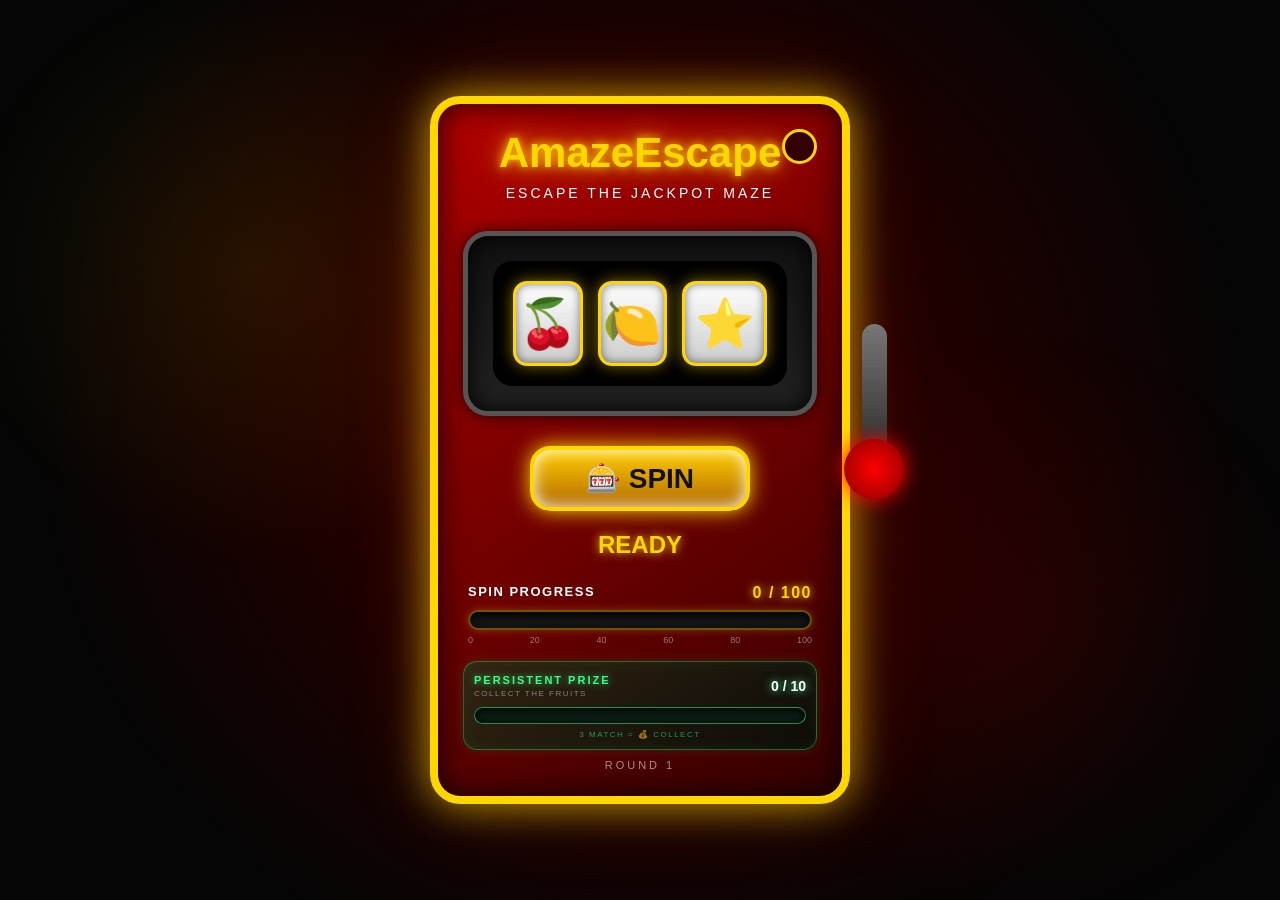
==== commit 2412395d: "Rename index-v7-backup_work.html to index.html" ====
--- a/index.html
+++ b/index.html
@@ -174,111 +174,75 @@
 
                 <div class="slots">
 
-    <!-- REEL 1 -->
-    <div class="reel-column">
-
-        <div
-            class="reel-window"
-            id="reelWindow1"
-        >
-            <div
-                class="reel-strip"
-                id="slot1"
-            ></div>
-
-            <div class="reel-shade reel-shade-top"></div>
-            <div class="reel-shade reel-shade-bottom"></div>
-
-            <div class="reel-center-line"></div>
-        </div>
-
-    </div>
-
-
-    <!-- METAL SEPARATOR -->
-    <div class="reel-separator">
-        <div class="separator-bolt top"></div>
-        <div class="separator-metal"></div>
-        <div class="separator-bolt bottom"></div>
-    </div>
-
-
-    <!-- REEL 2 -->
-    <div class="reel-column">
-
-        <div
-            class="reel-window"
-            id="reelWindow2"
-        >
-            <div
-                class="reel-strip"
-                id="slot2"
-            ></div>
-
-            <div class="reel-shade reel-shade-top"></div>
-            <div class="reel-shade reel-shade-bottom"></div>
-
-            <div class="reel-center-line"></div>
-        </div>
-
-    </div>
-
-
-    <!-- METAL SEPARATOR -->
-    <div class="reel-separator">
-        <div class="separator-bolt top"></div>
-        <div class="separator-metal"></div>
-        <div class="separator-bolt bottom"></div>
-    </div>
-
-
-    <!-- REEL 3 -->
-    <div class="reel-column">
-
-        <div
-            class="anticipation-reel-wrap"
-            id="anticipationReelWrap"
-        >
-
-            <div
-                class="reel-fire-ring"
-                aria-hidden="true"
-            ></div>
-
-            <div
-                class="reel-fire-glow"
-                aria-hidden="true"
-            ></div>
-
-            <div
-                class="reel-fire-particles"
-                id="reelFireParticles"
-                aria-hidden="true"
-            ></div>
-
-
-            <div
-                class="reel-window"
-                id="reelWindow3"
-            >
-
-                <div
-                    class="reel-strip"
-                    id="slot3"
-                ></div>
-
-                <div class="reel-shade reel-shade-top"></div>
-                <div class="reel-shade reel-shade-bottom"></div>
-
-                <div class="reel-center-line"></div>
-
-            </div>
-
-        </div>
-
-    </div>
-
-</div>
+                    <!-- =====================================
+                         REEL 1
+                    ====================================== -->
+
+                    <div
+                        class="slot reel-stop"
+                        id="slot1"
+                    >
+                        🍒
+                    </div>
+
+
+                    <!-- =====================================
+                         REEL 2
+                    ====================================== -->
+
+                    <div
+                        class="slot reel-stop"
+                        id="slot2"
+                    >
+                        🍋
+                    </div>
+
+
+                    <!-- =====================================
+                         REEL 3
+                         ANTICIPATION TARGET
+                    ====================================== -->
+
+                    <div
+                        class="anticipation-reel-wrap"
+                        id="anticipationReelWrap"
+                    >
+
+                        <!-- Fire ring around reel 3 -->
+                        <div
+                            class="reel-fire-ring"
+                            aria-hidden="true"
+                        ></div>
+
+
+                        <!-- Fire glow -->
+                        <div
+                            class="reel-fire-glow"
+                            aria-hidden="true"
+                        ></div>
+
+
+                        <!-- Reel-specific fire particles -->
+                        <div
+                            class="reel-fire-particles"
+                            id="reelFireParticles"
+                            aria-hidden="true"
+                        ></div>
+
+
+                        <!-- Actual reel 3 -->
+                        <div
+                            class="slot reel-stop"
+                            id="slot3"
+                        >
+                            ⭐
+                        </div>
+
+                    </div>
+
+                </div>
+
+            </div>
 
         </section>
 
